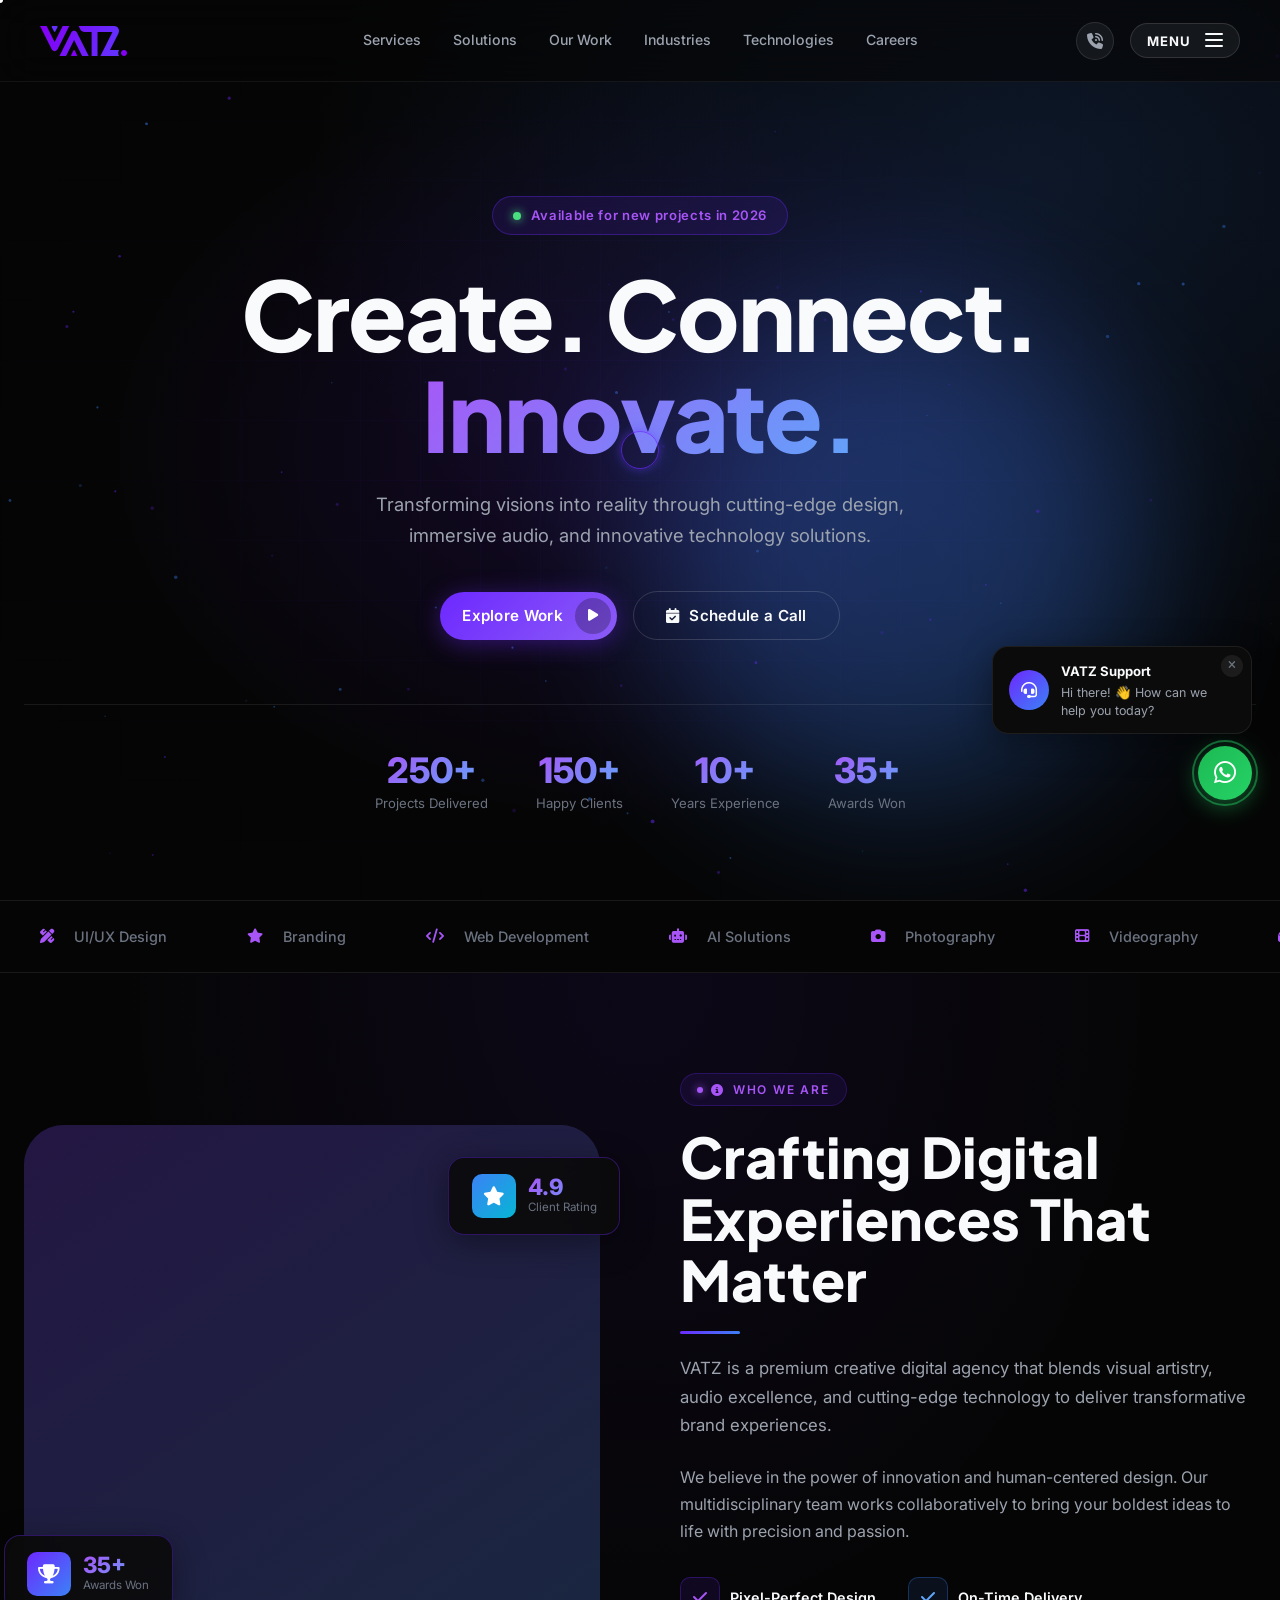
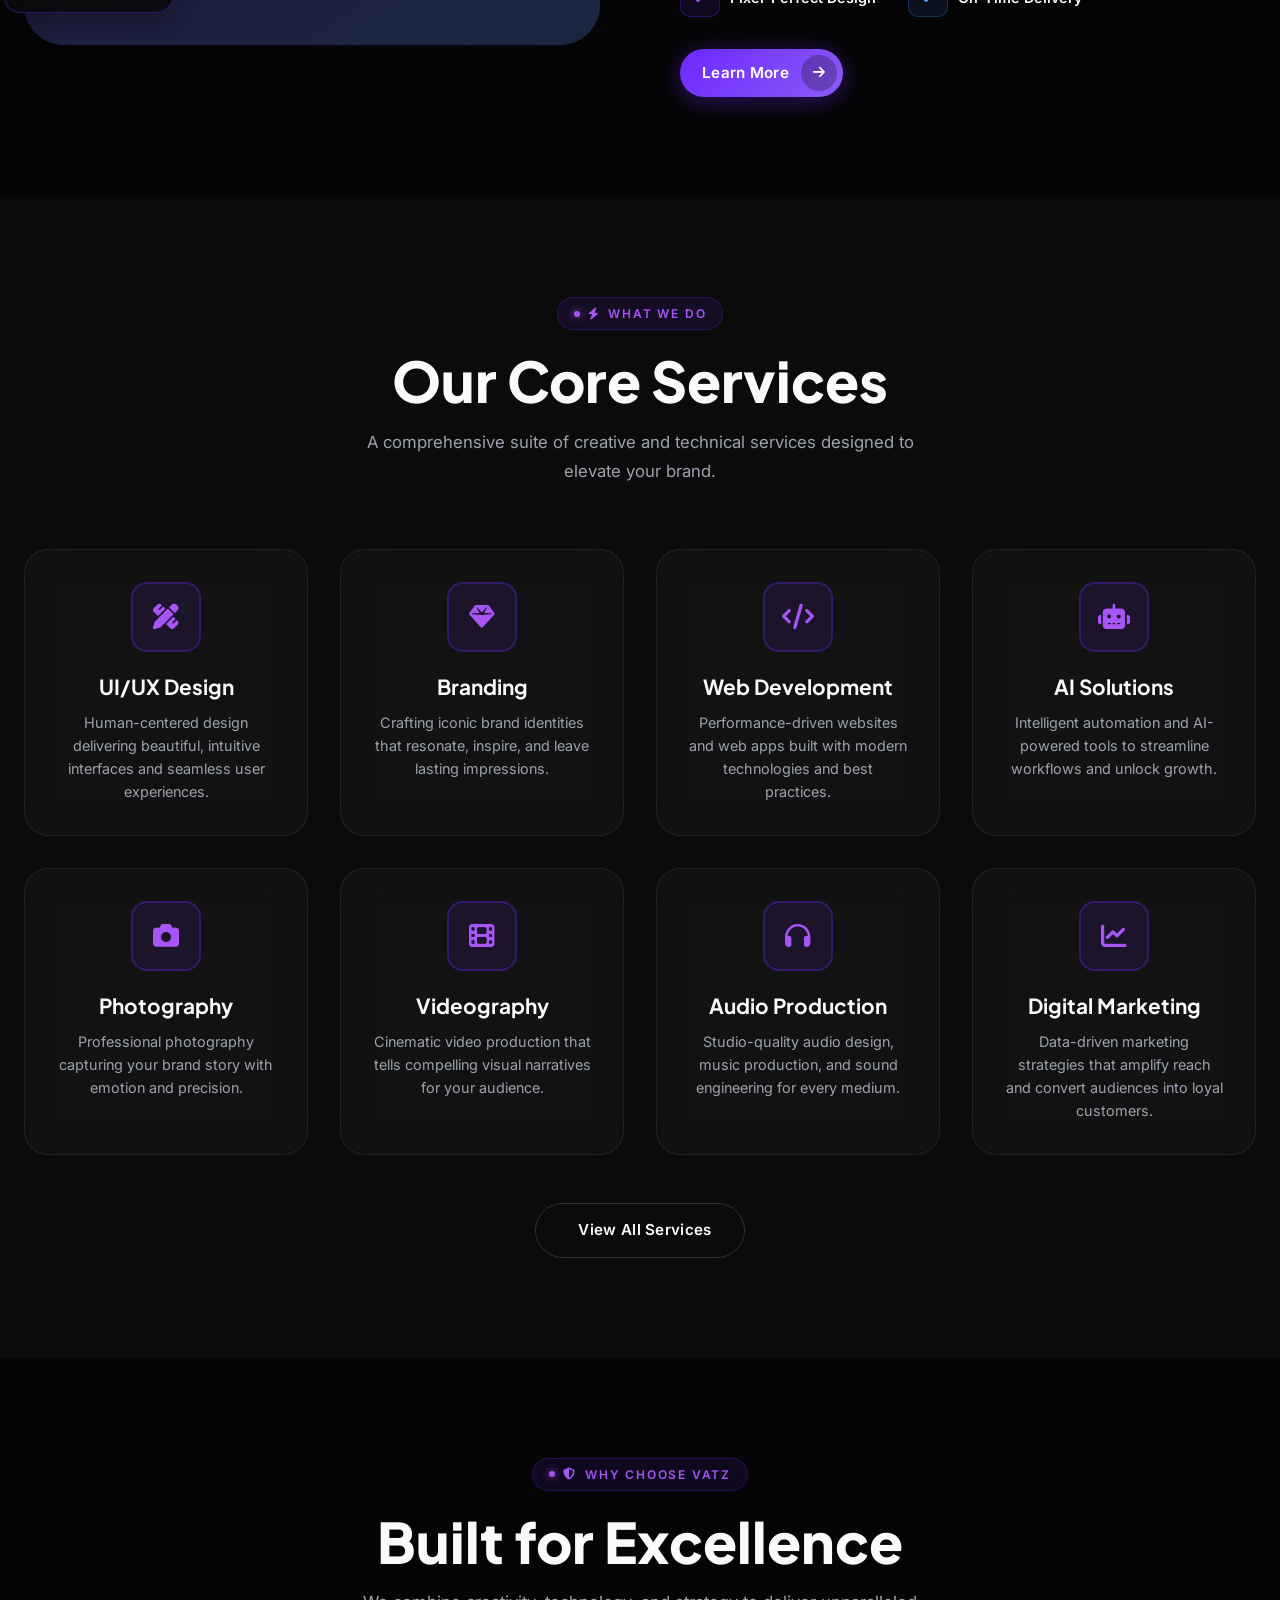
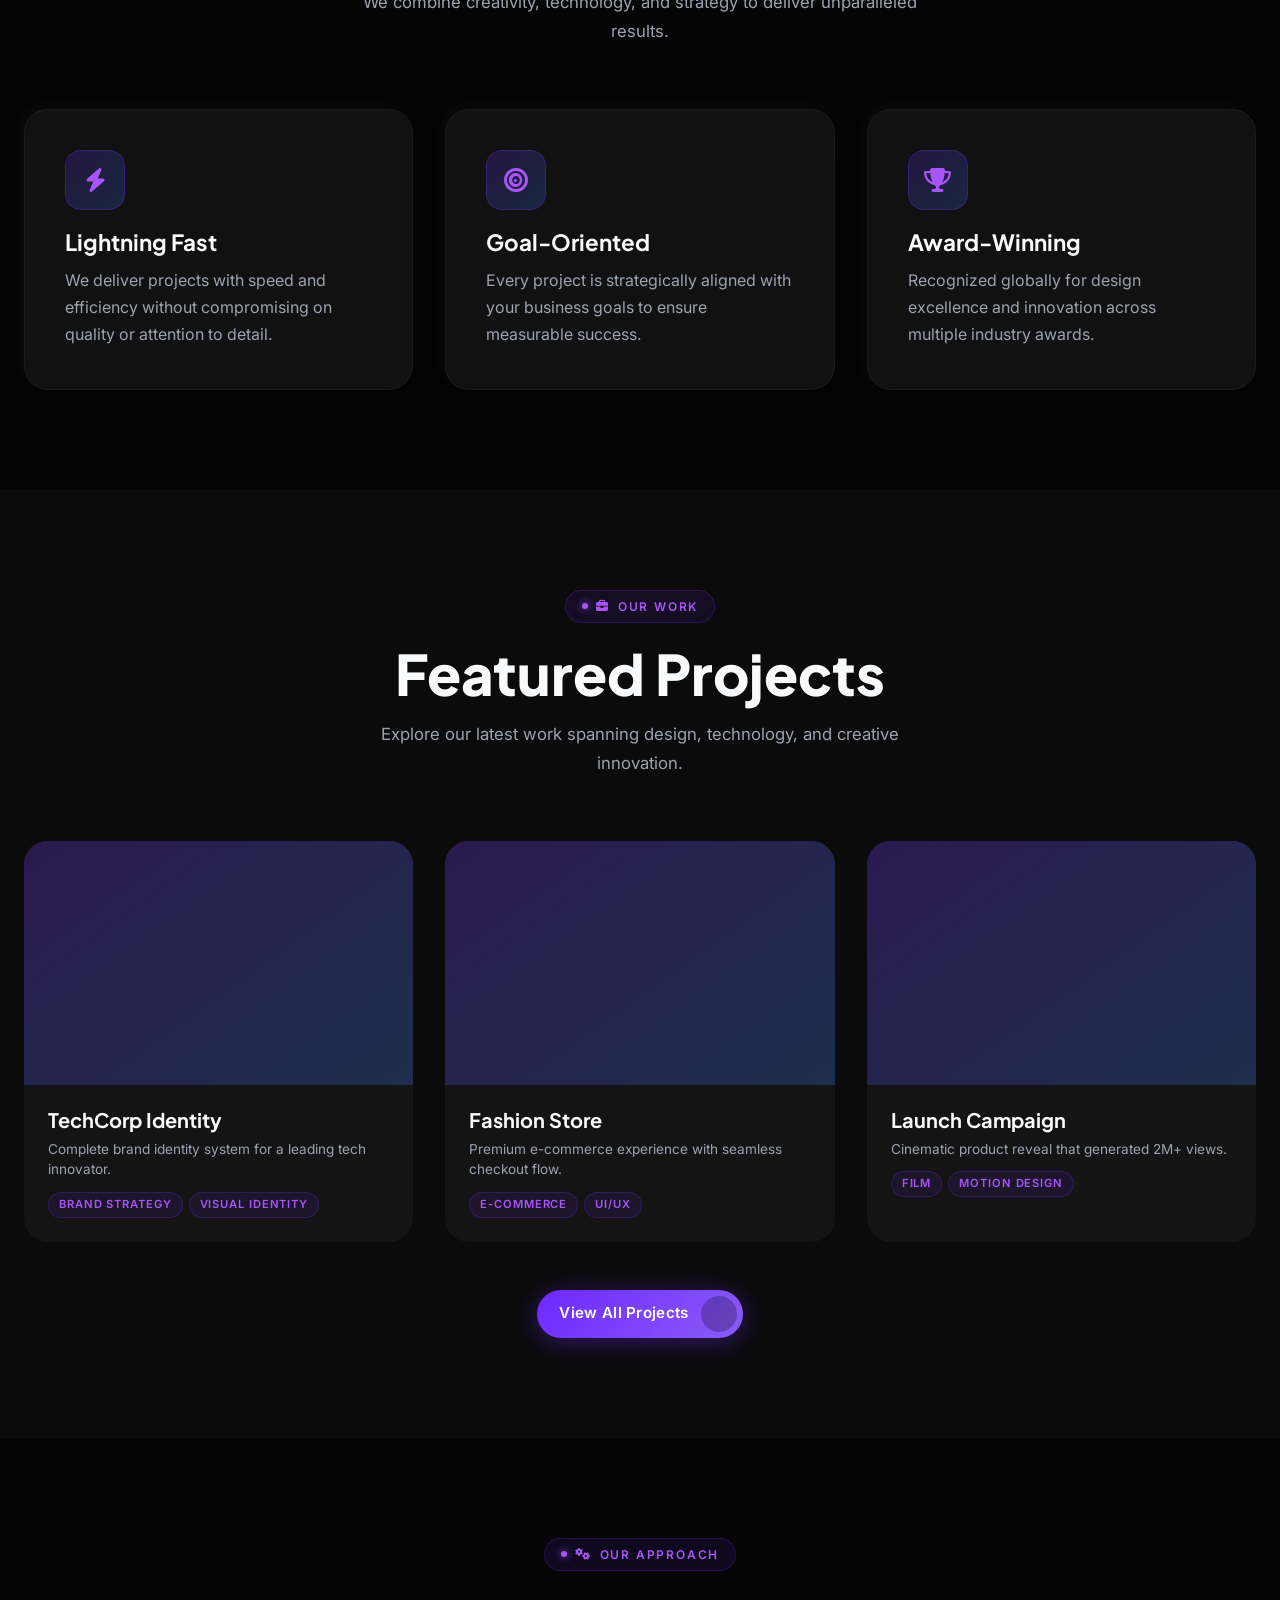
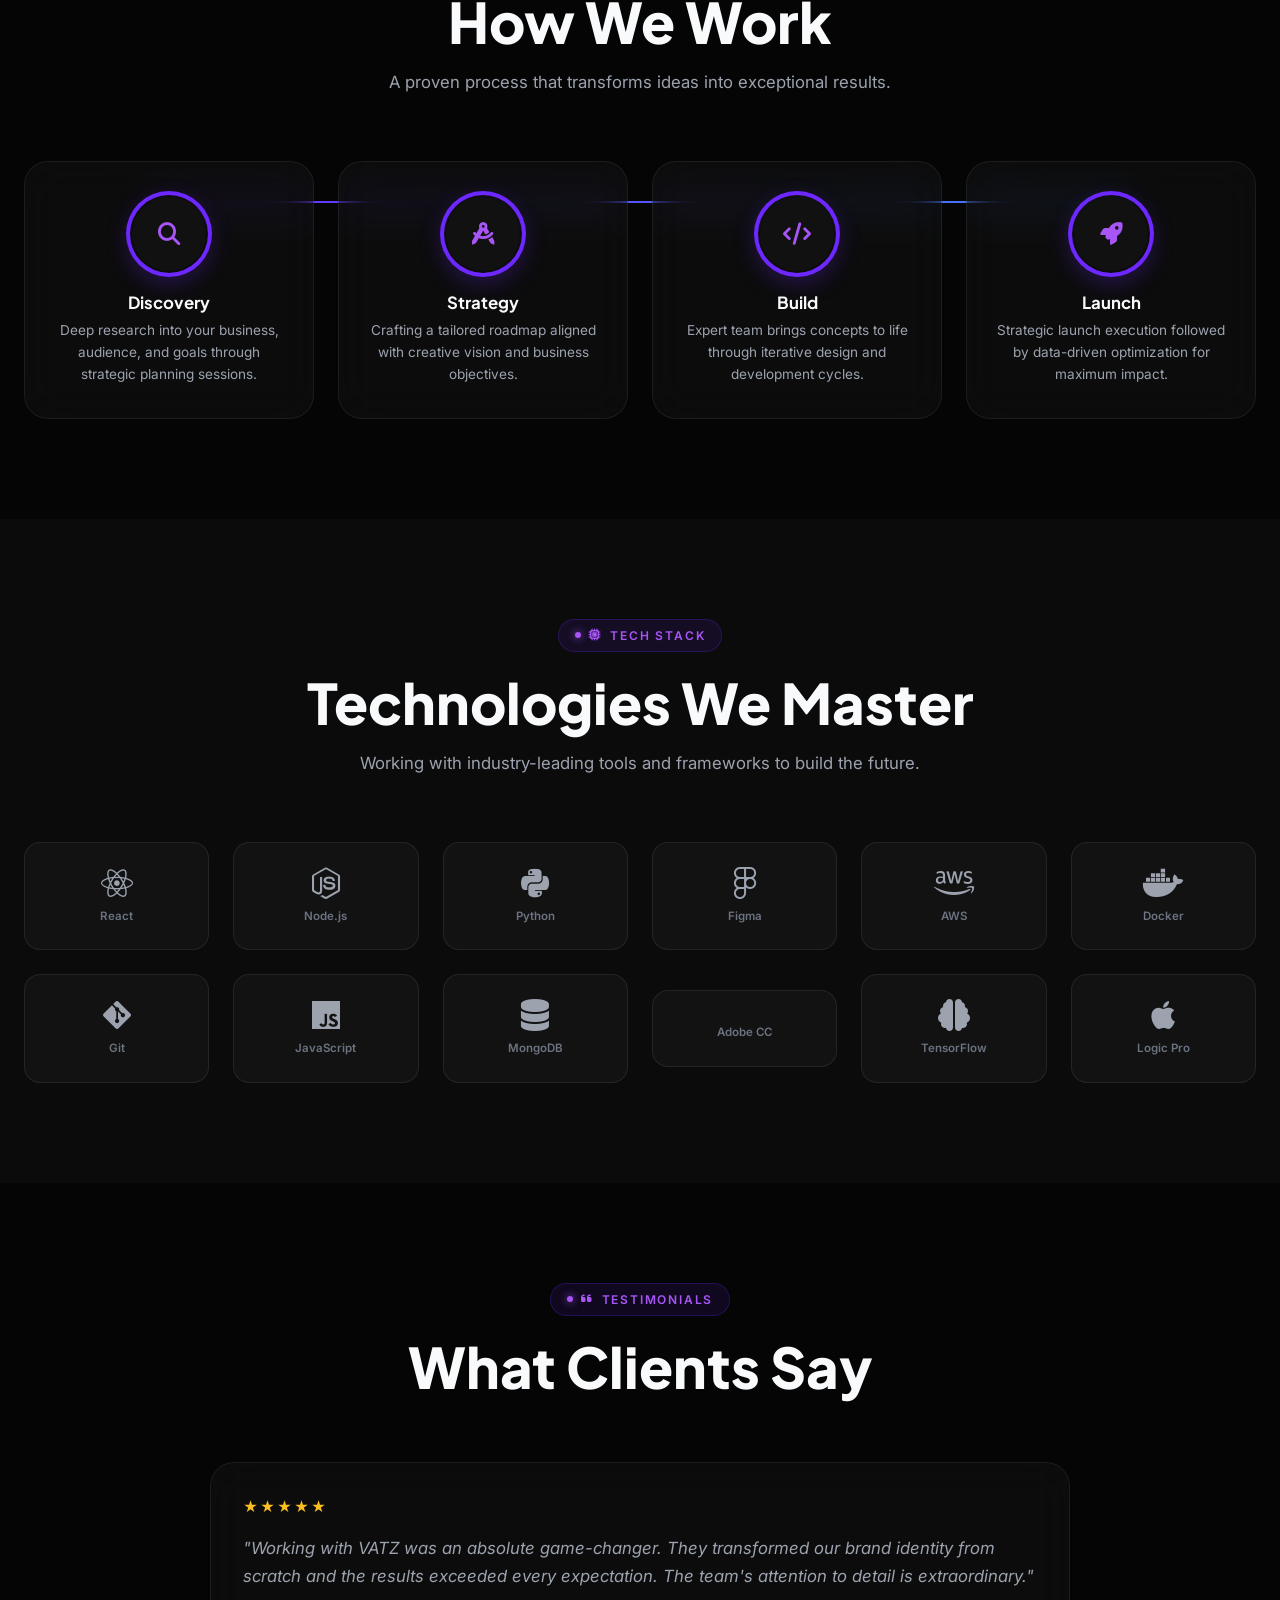
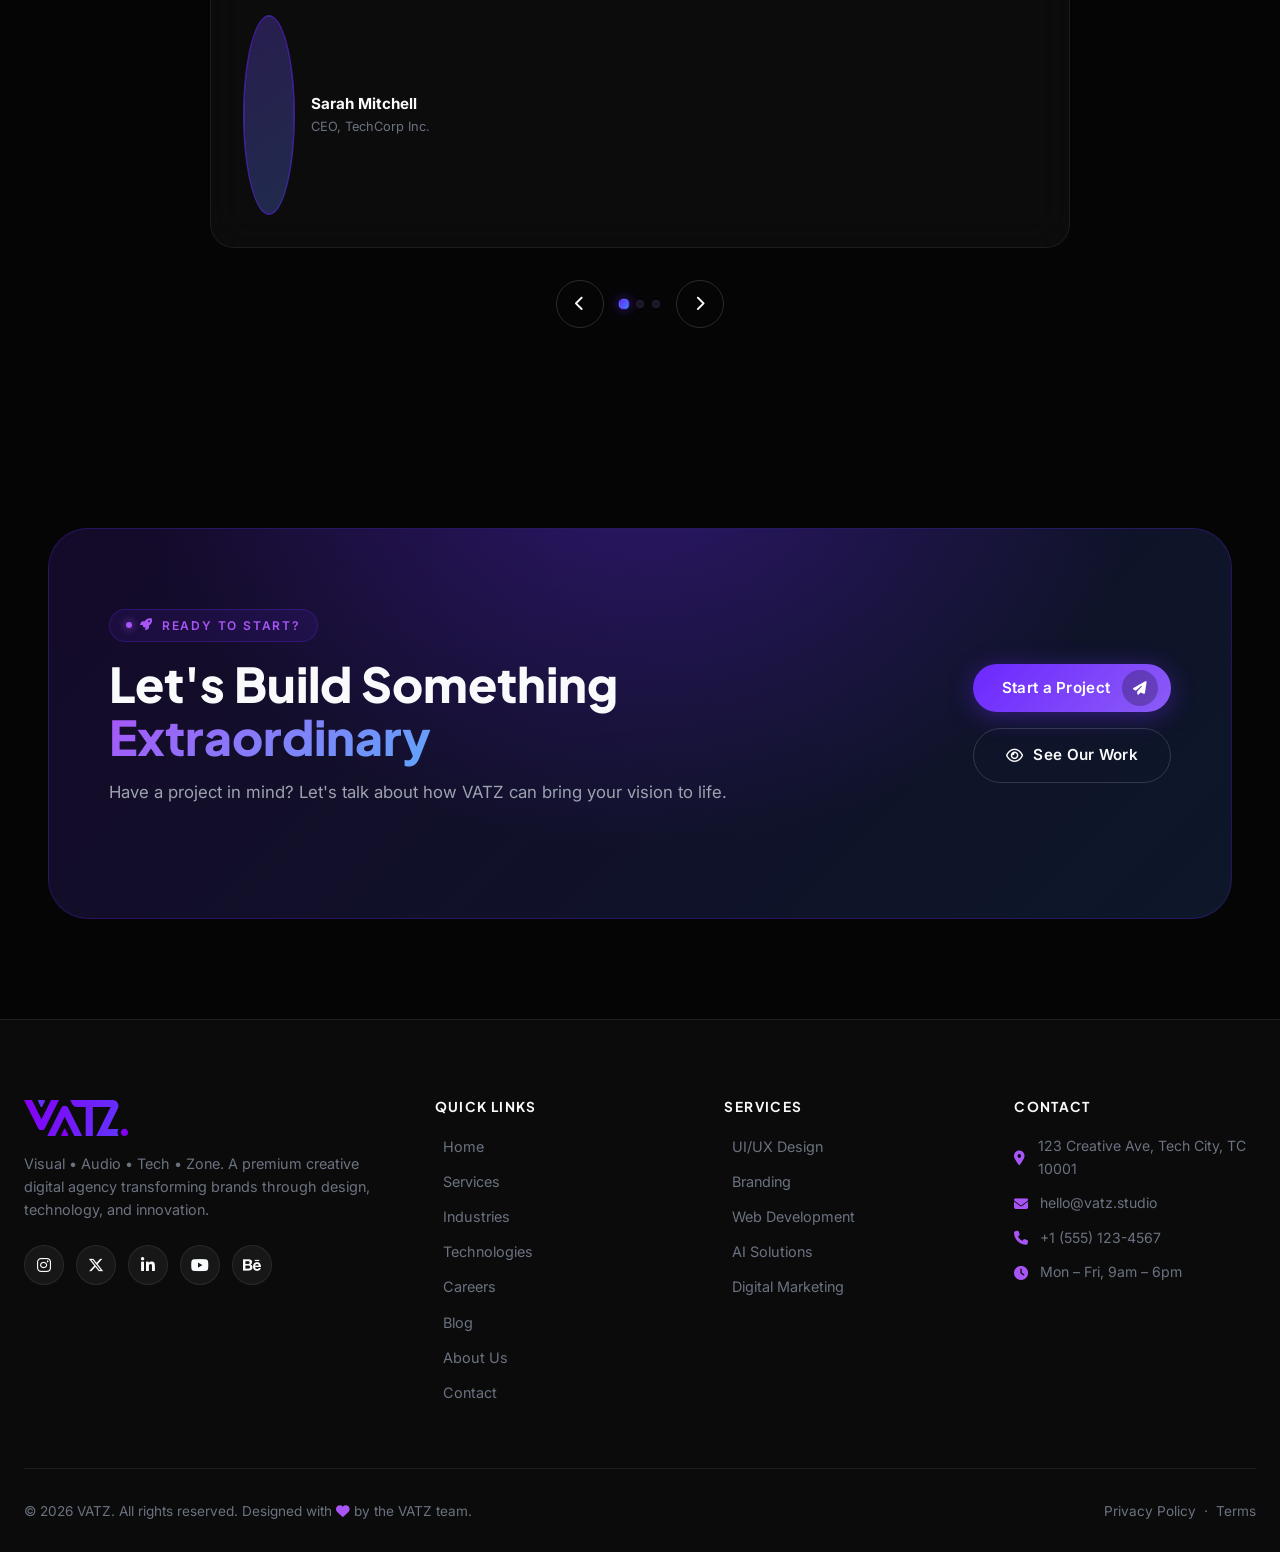
==== index.html @ 9a5ae105 "Initial commit: VATZ Global website" ====
<!DOCTYPE html>
<html lang="en">
<head>
  <meta charset="UTF-8">
  <meta name="viewport" content="width=device-width, initial-scale=1.0">
  <meta name="description" content="VATZ is a premium creative digital agency delivering UI/UX design, branding, web development, and AI solutions. Create. Connect. Innovate.">
  <meta name="robots" content="index, follow">
  <title>VATZ — Visual • Audio • Tech • Zone | Creative Digital Agency</title>
  <link rel="canonical" href="https://vatz.studio/index.html">
  <link rel="icon" type="image/svg+xml" href="data:image/svg+xml,<svg xmlns='http://www.w3.org/2000/svg' viewBox='0 0 100 100'><text y='75' font-size='80' fill='%236D28FF'>V</text></svg>">

  <!-- Open Graph -->
  <meta property="og:type" content="website">
  <meta property="og:site_name" content="VATZ">
  <meta property="og:title" content="VATZ — Visual • Audio • Tech • Zone | Creative Digital Agency">
  <meta property="og:description" content="Premium creative digital agency delivering UI/UX design, branding, web development, and AI solutions. Create. Connect. Innovate.">
  <meta property="og:url" content="https://vatz.studio/index.html">
  <meta property="og:image" content="https://vatz.studio/assets/images/og-cover.jpg">
  <meta property="og:locale" content="en_US">

  <!-- Twitter Card -->
  <meta name="twitter:card" content="summary_large_image">
  <meta name="twitter:title" content="VATZ — Creative Digital Agency">
  <meta name="twitter:description" content="Premium creative digital agency delivering UI/UX design, branding, web development, and AI solutions.">
  <meta name="twitter:image" content="https://vatz.studio/assets/images/og-cover.jpg">

  <!-- Structured Data -->
  <script type="application/ld+json">
  {
    "@context": "https://schema.org",
    "@type": "ProfessionalService",
    "name": "VATZ",
    "alternateName": "Visual • Audio • Tech • Zone",
    "description": "Premium creative digital agency delivering UI/UX design, branding, web development, and AI solutions.",
    "url": "https://vatz.studio/index.html",
    "email": "hello@vatz.studio",
    "telephone": "+1-555-123-4567",
    "address": {
      "@type": "PostalAddress",
      "streetAddress": "123 Creative Ave",
      "addressLocality": "Tech City",
      "postalCode": "10001",
      "addressCountry": "US"
    },
    "sameAs": [
      "https://instagram.com/vatzstudio",
      "https://x.com/vatzstudio",
      "https://linkedin.com/company/vatzstudio",
      "https://youtube.com/@vatzstudio",
      "https://behance.net/vatzstudio"
    ],
    "aggregateRating": {
      "@type": "AggregateRating",
      "ratingValue": "4.9",
      "reviewCount": "150"
    }
  }
  </script>

  <!-- Font Awesome -->
  <link rel="stylesheet" href="https://cdnjs.cloudflare.com/ajax/libs/font-awesome/6.5.1/css/all.min.css">
  <!-- Custom CSS -->
  <link rel="stylesheet" href="css/main.css">
</head>
<body>
<a href="#main-content" class="skip-link">Skip to main content</a>

<!-- ══════════════ SITE HEADER ══════════════ -->
<header id="site-header" role="banner">

  <!-- Logo -->
  <a href="index.html" class="header-logo" aria-label="VATZ — Home">
    <img src="assets/images/logo/VATZ_Logo.svg" alt="VATZ" class="header-logo-img">
  </a>

  <nav class="header-nav" aria-label="Primary navigation">
    <a href="services.html"     class="header-nav-link" data-page="services.html">Services</a>
    <a href="solutions.html"    class="header-nav-link" data-page="solutions.html">Solutions</a>
    <a href="portfolio.html"    class="header-nav-link" data-page="portfolio.html">Our Work</a>
    <a href="industries.html"   class="header-nav-link" data-page="industries.html">Industries</a>
    <a href="technologies.html" class="header-nav-link" data-page="technologies.html">Technologies</a>
    <a href="careers.html"      class="header-nav-link" data-page="careers.html">Careers</a>
  </nav>

  <!-- Right controls -->
  <div class="header-right">
    <a href="tel:+15551234567" class="header-phone-btn" aria-label="Call us">
      <i class="fa-solid fa-phone-volume"></i>
    </a>

    <!-- MENU / CLOSE toggle -->
    <button
      class="mega-menu-trigger"
      aria-controls="mega-menu-overlay"
      aria-expanded="false"
      aria-label="Toggle navigation menu"
    >
      <div class="mega-trigger-label-wrap">
        <span class="mega-trigger-label-menu">MENU</span>
        <span class="mega-trigger-label-close" aria-hidden="true">CLOSE</span>
      </div>
      <div class="mega-trigger-lines" aria-hidden="true">
        <span></span><span></span><span></span>
      </div>
    </button>
  </div>
</header>

<!-- ══════════════ MEGA MENU OVERLAY ══════════════ -->
<div
  id="mega-menu-overlay"
  class="mega-menu-overlay"
  role="dialog"
  aria-modal="true"
  aria-label="Site navigation"
>
  <!-- Two-column body -->
  <div class="mm-body">

    <!-- LEFT: Nav links -->
    <ul class="mm-main" aria-label="Menu links">

      <li class="mm-item">
        <a href="about.html" class="mm-link" data-page="about.html">
          <span class="mm-link-num">01</span>
          About Us
          <span class="mm-link-arrow" aria-hidden="true"><i class="fa-solid fa-arrow-right"></i></span>
        </a>
      </li>
      <li class="mm-item-divider" role="separator"></li>

      <li class="mm-item">
        <a href="blog.html" class="mm-link" data-page="blog.html">
          <span class="mm-link-num">02</span>
          Blog
          <span class="mm-link-arrow" aria-hidden="true"><i class="fa-solid fa-arrow-right"></i></span>
        </a>
      </li>
      <li class="mm-item-divider" role="separator"></li>

      <li class="mm-item">
        <a href="industries.html" class="mm-link" data-page="industries.html">
          <span class="mm-link-num">03</span>
          Industries
          <span class="mm-link-arrow" aria-hidden="true"><i class="fa-solid fa-arrow-right"></i></span>
        </a>
      </li>
      <li class="mm-item-divider" role="separator"></li>

      <li class="mm-item">
        <a href="contact.html" class="mm-link" data-page="contact.html">
          <span class="mm-link-num">04</span>
          Contact Us
          <span class="mm-link-arrow" aria-hidden="true"><i class="fa-solid fa-arrow-right"></i></span>
        </a>
      </li>

    </ul>

    <!-- Responsive-only extra links (hidden on desktop ≥1101px) -->
    <div class="mm-extra-links" aria-label="More page links">
      <div class="mm-extra-divider"></div>
      <li class="mm-item" style="list-style:none;">
        <a href="index.html" class="mm-link" data-page="index.html">
          <span class="mm-link-num">05</span>
          Home
          <span class="mm-link-arrow" aria-hidden="true"><i class="fa-solid fa-arrow-right"></i></span>
        </a>
      </li>
      <div class="mm-extra-divider"></div>
      <li class="mm-item" style="list-style:none;">
        <a href="services.html" class="mm-link" data-page="services.html">
          <span class="mm-link-num">06</span>
          Services
          <span class="mm-link-arrow" aria-hidden="true"><i class="fa-solid fa-arrow-right"></i></span>
        </a>
      </li>
      <div class="mm-extra-divider"></div>
      <li class="mm-item" style="list-style:none;">
        <a href="solutions.html" class="mm-link" data-page="solutions.html">
          <span class="mm-link-num">07</span>
          Solutions
          <span class="mm-link-arrow" aria-hidden="true"><i class="fa-solid fa-arrow-right"></i></span>
        </a>
      </li>
      <div class="mm-extra-divider"></div>
      <li class="mm-item" style="list-style:none;">
        <a href="portfolio.html" class="mm-link" data-page="portfolio.html">
          <span class="mm-link-num">08</span>
          Our Work
          <span class="mm-link-arrow" aria-hidden="true"><i class="fa-solid fa-arrow-right"></i></span>
        </a>
      </li>
      <div class="mm-extra-divider"></div>
      <li class="mm-item" style="list-style:none;">
        <a href="technologies.html" class="mm-link" data-page="technologies.html">
          <span class="mm-link-num">09</span>
          Technologies
          <span class="mm-link-arrow" aria-hidden="true"><i class="fa-solid fa-arrow-right"></i></span>
        </a>
      </li>
      <div class="mm-extra-divider"></div>
      <li class="mm-item" style="list-style:none;">
        <a href="careers.html" class="mm-link" data-page="careers.html">
          <span class="mm-link-num">10</span>
          Careers
          <span class="mm-link-arrow" aria-hidden="true"><i class="fa-solid fa-arrow-right"></i></span>
        </a>
      </li>
    </div>

    <!-- RIGHT: Company info panel -->
    <div class="mm-info-panel" aria-hidden="true">
      <div>
        <h2 class="mm-info-heading">About VATZ</h2>
        <p class="mm-info-desc">VATZ is a premium creative digital agency blending visual artistry, audio excellence, and cutting-edge technology to deliver transformative brand experiences for clients worldwide.</p>
      </div>
      <div class="mm-stats">
        <div class="mm-stat-item">
          <div class="mm-stat-num">10<span class="mm-stat-plus">+</span></div>
          <div class="mm-stat-label">Years of Expertise</div>
        </div>
        <div class="mm-stat-item">
          <div class="mm-stat-num">150<span class="mm-stat-plus">+</span></div>
          <div class="mm-stat-label">Clients Globally</div>
        </div>
        <div class="mm-stat-item">
          <div class="mm-stat-num">250<span class="mm-stat-plus">+</span></div>
          <div class="mm-stat-label">Completed Projects</div>
        </div>
        <div class="mm-stat-item">
          <div class="mm-stat-num">40<span class="mm-stat-plus">+</span></div>
          <div class="mm-stat-label">Dedicated Creators</div>
        </div>
      </div>
      <a href="about.html" class="mm-info-cta">More about Us <i class="fa-solid fa-arrow-right"></i></a>
    </div>

  </div><!-- /.mm-body -->

  <!-- Bottom footer row -->
  <div class="mm-footer">
    <div class="mm-footer-links">
      <a href="index.html"        class="mm-footer-link"><i class="fa-solid fa-house"></i> Home</a>
      <a href="services.html"     class="mm-footer-link"><i class="fa-solid fa-gears"></i> Services</a>
      <a href="technologies.html" class="mm-footer-link"><i class="fa-solid fa-microchip"></i> Technologies</a>
    </div>
    <a href="contact.html" class="mm-cta-btn">
      Start a Project <i class="fa-solid fa-paper-plane"></i>
    </a>
  </div>
</div>

<!-- ══════════════ HERO ══════════════ -->
<section class="hero" id="main-content">
  <div class="hero-grid-bg"></div>
  <div class="hero-bg-orb"></div>
  <div class="hero-bg-orb"></div>
  <canvas id="particles-canvas" style="position:absolute;inset:0;pointer-events:none;z-index:0;"></canvas>
  <div class="container hero-content">
    <!-- Live badge -->
    <div class="reveal delay-1" style="display:flex;justify-content:center;margin-bottom:0;">
      <div class="hero-badge">
        <div class="hero-badge-dot"></div>
        <span>Available for new projects in 2026</span>
      </div>
    </div>
    <h1 class="hero-title reveal delay-2">
      Create. Connect.<br>
      <span class="gradient-text">Innovate.</span>
    </h1>
    <p class="hero-description reveal delay-3">
      Transforming visions into reality through cutting-edge design, immersive audio, and innovative technology solutions.
    </p>
    <div class="hero-buttons reveal delay-4">
      <a href="portfolio.html" class="btn btn-primary">
        Explore Work <i class="fa-solid fa-play"></i>
      </a>
      <button class="btn btn-outline" onclick="openScheduleModal()">
        <i class="fa-solid fa-calendar-check"></i> Schedule a Call
      </button>
    </div>
    <!-- Stats -->
    <div class="hero-stats reveal delay-5">
      <div>
        <div class="hero-stat-num" data-counter data-target="250" data-suffix="+">0+</div>
        <p class="hero-stat-label">Projects Delivered</p>
      </div>
      <div>
        <div class="hero-stat-num" data-counter data-target="150" data-suffix="+">0+</div>
        <p class="hero-stat-label">Happy Clients</p>
      </div>
      <div>
        <div class="hero-stat-num" data-counter data-target="10" data-suffix="+">0+</div>
        <p class="hero-stat-label">Years Experience</p>
      </div>
      <div>
        <div class="hero-stat-num" data-counter data-target="35" data-suffix="+">0+</div>
        <p class="hero-stat-label">Awards Won</p>
      </div>
    </div>
  </div>
</section>

<!-- ══════════════ MARQUEE ══════════════ -->
<section class="marquee-section">
  <div class="marquee-track">
    <div class="marquee-item"><i class="fa-solid fa-pen-ruler" style="color:var(--purple-400);"></i>&nbsp; UI/UX Design</div>
    <div class="marquee-item"><i class="fa-solid fa-star" style="color:var(--purple-400);"></i>&nbsp; Branding</div>
    <div class="marquee-item"><i class="fa-solid fa-code" style="color:var(--purple-400);"></i>&nbsp; Web Development</div>
    <div class="marquee-item"><i class="fa-solid fa-robot" style="color:var(--purple-400);"></i>&nbsp; AI Solutions</div>
    <div class="marquee-item"><i class="fa-solid fa-camera" style="color:var(--purple-400);"></i>&nbsp; Photography</div>
    <div class="marquee-item"><i class="fa-solid fa-film" style="color:var(--purple-400);"></i>&nbsp; Videography</div>
    <div class="marquee-item"><i class="fa-solid fa-headphones" style="color:var(--purple-400);"></i>&nbsp; Audio Production</div>
    <div class="marquee-item"><i class="fa-solid fa-chart-line" style="color:var(--purple-400);"></i>&nbsp; Digital Marketing</div>
  </div>
</section>

<!-- ══════════════ ABOUT ══════════════ -->
<section class="section" style="background:radial-gradient(ellipse at 50% 0%,rgba(109,40,255,0.08),transparent 60%);">
  <div class="container">
    <div class="grid-2" style="align-items:center;gap:5rem;">

      <!-- Visual -->
      <div class="about-visual reveal-left">
        <img src="https://images.unsplash.com/photo-1522071820081-009f0129c71c?w=700&q=80"
             alt="VATZ Creative Team" class="about-visual-img" loading="lazy" decoding="async">
        <!-- Float badge 1 -->
        <div class="about-float-badge" style="bottom:32px;left:-20px;">
          <div class="about-float-badge-icon"><i class="fa-solid fa-trophy"></i></div>
          <div>
            <div class="about-float-badge-num gradient-text">35+</div>
            <div class="about-float-badge-label">Awards Won</div>
          </div>
        </div>
        <!-- Float badge 2 -->
        <div class="about-float-badge" style="top:32px;right:-20px;">
          <div class="about-float-badge-icon" style="background:linear-gradient(135deg,#3B82F6,#06B6D4);"><i class="fa-solid fa-star"></i></div>
          <div>
            <div class="about-float-badge-num gradient-text">4.9</div>
            <div class="about-float-badge-label">Client Rating</div>
          </div>
        </div>
      </div>

      <!-- Text -->
      <div class="reveal-right">
        <span class="section-label"><i class="fa-solid fa-circle-info"></i> Who We Are</span>
        <h2 class="section-title">Crafting Digital Experiences That Matter</h2>
        <div class="divider"></div>
        <p class="section-subtitle" style="max-width:100%;margin-bottom:1.5rem;">
          VATZ is a premium creative digital agency that blends visual artistry, audio excellence, and cutting-edge technology to deliver transformative brand experiences.
        </p>
        <p style="color:var(--text-secondary);line-height:1.7;margin-bottom:2rem;">
          We believe in the power of innovation and human-centered design. Our multidisciplinary team works collaboratively to bring your boldest ideas to life with precision and passion.
        </p>
        <div style="display:flex;gap:2rem;margin-bottom:2rem;flex-wrap:wrap;">
          <div style="display:flex;align-items:center;gap:10px;">
            <div style="width:40px;height:40px;background:rgba(109,40,255,0.1);border:1px solid rgba(109,40,255,0.3);border-radius:10px;display:flex;align-items:center;justify-content:center;color:var(--purple-400);">
              <i class="fa-solid fa-check"></i>
            </div>
            <span style="font-size:0.9rem;font-weight:600;">Pixel-Perfect Design</span>
          </div>
          <div style="display:flex;align-items:center;gap:10px;">
            <div style="width:40px;height:40px;background:rgba(59,130,246,0.1);border:1px solid rgba(59,130,246,0.3);border-radius:10px;display:flex;align-items:center;justify-content:center;color:var(--blue-400);">
              <i class="fa-solid fa-check"></i>
            </div>
            <span style="font-size:0.9rem;font-weight:600;">On-Time Delivery</span>
          </div>
        </div>
        <a href="about.html" class="btn btn-primary">Learn More <i class="fa-solid fa-arrow-right"></i></a>
      </div>
    </div>
  </div>
</section>

<!-- ══════════════ SERVICES ══════════════ -->
<section class="section" style="background:var(--bg-secondary);">
  <div class="container">
    <div style="text-align:center;margin-bottom:4rem;">
      <span class="section-label reveal"><i class="fa-solid fa-bolt"></i> What We Do</span>
      <h2 class="section-title reveal delay-1">Our Core Services</h2>
      <p class="section-subtitle reveal delay-2" style="margin:0 auto;">
        A comprehensive suite of creative and technical services designed to elevate your brand.
      </p>
    </div>
    <div class="grid-4">
      <div class="glass-card service-card reveal delay-1">
        <div class="service-icon fa-icon-box"><i class="fa-solid fa-pen-ruler"></i></div>
        <h3 class="service-title">UI/UX Design</h3>
        <p class="service-desc">Human-centered design delivering beautiful, intuitive interfaces and seamless user experiences.</p>
      </div>
      <div class="glass-card service-card reveal delay-2">
        <div class="service-icon fa-icon-box"><i class="fa-solid fa-gem"></i></div>
        <h3 class="service-title">Branding</h3>
        <p class="service-desc">Crafting iconic brand identities that resonate, inspire, and leave lasting impressions.</p>
      </div>
      <div class="glass-card service-card reveal delay-3">
        <div class="service-icon fa-icon-box"><i class="fa-solid fa-code"></i></div>
        <h3 class="service-title">Web Development</h3>
        <p class="service-desc">Performance-driven websites and web apps built with modern technologies and best practices.</p>
      </div>
      <div class="glass-card service-card reveal delay-4">
        <div class="service-icon fa-icon-box"><i class="fa-solid fa-robot"></i></div>
        <h3 class="service-title">AI Solutions</h3>
        <p class="service-desc">Intelligent automation and AI-powered tools to streamline workflows and unlock growth.</p>
      </div>
      <div class="glass-card service-card reveal delay-1">
        <div class="service-icon fa-icon-box"><i class="fa-solid fa-camera"></i></div>
        <h3 class="service-title">Photography</h3>
        <p class="service-desc">Professional photography capturing your brand story with emotion and precision.</p>
      </div>
      <div class="glass-card service-card reveal delay-2">
        <div class="service-icon fa-icon-box"><i class="fa-solid fa-film"></i></div>
        <h3 class="service-title">Videography</h3>
        <p class="service-desc">Cinematic video production that tells compelling visual narratives for your audience.</p>
      </div>
      <div class="glass-card service-card reveal delay-3">
        <div class="service-icon fa-icon-box"><i class="fa-solid fa-headphones"></i></div>
        <h3 class="service-title">Audio Production</h3>
        <p class="service-desc">Studio-quality audio design, music production, and sound engineering for every medium.</p>
      </div>
      <div class="glass-card service-card reveal delay-4">
        <div class="service-icon fa-icon-box"><i class="fa-solid fa-chart-line"></i></div>
        <h3 class="service-title">Digital Marketing</h3>
        <p class="service-desc">Data-driven marketing strategies that amplify reach and convert audiences into loyal customers.</p>
      </div>
    </div>
    <div style="text-align:center;margin-top:3rem;" class="reveal">
      <a href="services.html" class="btn btn-outline"><i class="fa-solid fa-grid-2"></i> View All Services</a>
    </div>
  </div>
</section>

<!-- ══════════════ WHY VATZ ══════════════ -->
<section class="section">
  <div class="container">
    <div style="text-align:center;margin-bottom:4rem;">
      <span class="section-label reveal"><i class="fa-solid fa-shield-halved"></i> Why Choose VATZ</span>
      <h2 class="section-title reveal delay-1">Built for Excellence</h2>
      <p class="section-subtitle reveal delay-2" style="margin:0 auto;">We combine creativity, technology, and strategy to deliver unparalleled results.</p>
    </div>
    <div class="grid-3">
      <div class="neo-card reveal delay-1" style="padding:2.5rem;">
        <div style="width:60px;height:60px;background:linear-gradient(135deg,rgba(109,40,255,0.2),rgba(59,130,246,0.2));border:1px solid rgba(109,40,255,0.3);border-radius:16px;display:flex;align-items:center;justify-content:center;margin-bottom:1.25rem;">
          <i class="fa-solid fa-bolt" style="font-size:1.5rem;color:var(--purple-400);"></i>
        </div>
        <h3 style="font-size:1.4rem;font-weight:700;margin-bottom:0.75rem;">Lightning Fast</h3>
        <p style="color:var(--text-secondary);line-height:1.7;">We deliver projects with speed and efficiency without compromising on quality or attention to detail.</p>
      </div>
      <div class="neo-card reveal delay-2" style="padding:2.5rem;">
        <div style="width:60px;height:60px;background:linear-gradient(135deg,rgba(109,40,255,0.2),rgba(59,130,246,0.2));border:1px solid rgba(109,40,255,0.3);border-radius:16px;display:flex;align-items:center;justify-content:center;margin-bottom:1.25rem;">
          <i class="fa-solid fa-bullseye" style="font-size:1.5rem;color:var(--purple-400);"></i>
        </div>
        <h3 style="font-size:1.4rem;font-weight:700;margin-bottom:0.75rem;">Goal-Oriented</h3>
        <p style="color:var(--text-secondary);line-height:1.7;">Every project is strategically aligned with your business goals to ensure measurable success.</p>
      </div>
      <div class="neo-card reveal delay-3" style="padding:2.5rem;">
        <div style="width:60px;height:60px;background:linear-gradient(135deg,rgba(109,40,255,0.2),rgba(59,130,246,0.2));border:1px solid rgba(109,40,255,0.3);border-radius:16px;display:flex;align-items:center;justify-content:center;margin-bottom:1.25rem;">
          <i class="fa-solid fa-trophy" style="font-size:1.5rem;color:var(--purple-400);"></i>
        </div>
        <h3 style="font-size:1.4rem;font-weight:700;margin-bottom:0.75rem;">Award-Winning</h3>
        <p style="color:var(--text-secondary);line-height:1.7;">Recognized globally for design excellence and innovation across multiple industry awards.</p>
      </div>
    </div>
  </div>
</section>

<!-- ══════════════ PORTFOLIO PREVIEW ══════════════ -->
<section class="section" style="background:var(--bg-secondary);">
  <div class="container">
    <div style="text-align:center;margin-bottom:4rem;">
      <span class="section-label reveal"><i class="fa-solid fa-briefcase"></i> Our Work</span>
      <h2 class="section-title reveal delay-1">Featured Projects</h2>
      <p class="section-subtitle reveal delay-2" style="margin:0 auto;">Explore our latest work spanning design, technology, and creative innovation.</p>
    </div>
    <div class="grid-3">
      <!-- Card 1 -->
      <div class="project-card reveal delay-1">
        <div class="project-image-wrapper">
          <img class="project-image img-cover"
               src="https://images.unsplash.com/photo-1561070791-2526d30994b5?w=800&q=80"
               alt="TechCorp Brand Identity" loading="lazy" decoding="async">
          <div class="project-overlay">
            <span class="project-category"><i class="fa-solid fa-gem"></i> Branding</span>
            <h3 style="font-size:1.4rem;font-weight:700;color:#fff;">TechCorp Identity System</h3>
          </div>
        </div>
        <div class="project-info">
          <h3 class="project-title">TechCorp Identity</h3>
          <p class="project-desc">Complete brand identity system for a leading tech innovator.</p>
          <div class="portfolio-tags">
            <span class="portfolio-tag">Brand Strategy</span>
            <span class="portfolio-tag">Visual Identity</span>
          </div>
        </div>
      </div>
      <!-- Card 2 -->
      <div class="project-card reveal delay-2">
        <div class="project-image-wrapper">
          <img class="project-image img-cover"
               src="https://images.unsplash.com/photo-1460925895917-afdab827c52f?w=800&q=80"
               alt="Fashion E-Commerce" loading="lazy" decoding="async">
          <div class="project-overlay">
            <span class="project-category"><i class="fa-solid fa-code"></i> Web Dev</span>
            <h3 style="font-size:1.4rem;font-weight:700;color:#fff;">Fashion E-Commerce</h3>
          </div>
        </div>
        <div class="project-info">
          <h3 class="project-title">Fashion Store</h3>
          <p class="project-desc">Premium e-commerce experience with seamless checkout flow.</p>
          <div class="portfolio-tags">
            <span class="portfolio-tag">E-Commerce</span>
            <span class="portfolio-tag">UI/UX</span>
          </div>
        </div>
      </div>
      <!-- Card 3 -->
      <div class="project-card reveal delay-3">
        <div class="project-image-wrapper">
          <img class="project-image img-cover"
               src="https://images.unsplash.com/photo-1576633587382-13ddf37b1fc1?w=800&q=80"
               alt="Product Launch Film" loading="lazy" decoding="async">
          <div class="project-overlay">
            <span class="project-category"><i class="fa-solid fa-film"></i> Video</span>
            <h3 style="font-size:1.4rem;font-weight:700;color:#fff;">Product Launch Film</h3>
          </div>
        </div>
        <div class="project-info">
          <h3 class="project-title">Launch Campaign</h3>
          <p class="project-desc">Cinematic product reveal that generated 2M+ views.</p>
          <div class="portfolio-tags">
            <span class="portfolio-tag">Film</span>
            <span class="portfolio-tag">Motion Design</span>
          </div>
        </div>
      </div>
    </div>
    <div style="text-align:center;margin-top:3rem;" class="reveal">
      <a href="portfolio.html" class="btn btn-primary">View All Projects <i class="fa-solid fa-grid-2"></i></a>
    </div>
  </div>
</section>

<!-- ══════════════ PROCESS ══════════════ -->
<section class="section">
  <div class="container">
    <div style="text-align:center;margin-bottom:4rem;">
      <span class="section-label reveal"><i class="fa-solid fa-gears"></i> Our Approach</span>
      <h2 class="section-title reveal delay-1">How We Work</h2>
      <p class="section-subtitle reveal delay-2" style="margin:0 auto;">A proven process that transforms ideas into exceptional results.</p>
    </div>
    <div class="process-grid">
      <div class="glass-card process-grid-card reveal delay-1">
        <div class="process-grid-num"><i class="fa-solid fa-magnifying-glass"></i></div>
        <h3 class="process-grid-title">Discovery</h3>
        <p class="process-grid-desc">Deep research into your business, audience, and goals through strategic planning sessions.</p>
      </div>
      <div class="glass-card process-grid-card reveal delay-2">
        <div class="process-grid-num"><i class="fa-solid fa-compass-drafting"></i></div>
        <h3 class="process-grid-title">Strategy</h3>
        <p class="process-grid-desc">Crafting a tailored roadmap aligned with creative vision and business objectives.</p>
      </div>
      <div class="glass-card process-grid-card reveal delay-3">
        <div class="process-grid-num"><i class="fa-solid fa-code"></i></div>
        <h3 class="process-grid-title">Build</h3>
        <p class="process-grid-desc">Expert team brings concepts to life through iterative design and development cycles.</p>
      </div>
      <div class="glass-card process-grid-card reveal delay-4">
        <div class="process-grid-num"><i class="fa-solid fa-rocket"></i></div>
        <h3 class="process-grid-title">Launch</h3>
        <p class="process-grid-desc">Strategic launch execution followed by data-driven optimization for maximum impact.</p>
      </div>
    </div>
  </div>
</section>

<!-- ══════════════ TECHNOLOGIES ══════════════ -->
<section class="section" style="background:var(--bg-secondary);">
  <div class="container">
    <div style="text-align:center;margin-bottom:4rem;">
      <span class="section-label reveal"><i class="fa-solid fa-microchip"></i> Tech Stack</span>
      <h2 class="section-title reveal delay-1">Technologies We Master</h2>
      <p class="section-subtitle reveal delay-2" style="margin:0 auto;">Working with industry-leading tools and frameworks to build the future.</p>
    </div>
    <div class="tech-logo-grid reveal">
      <div class="tech-logo-item"><i class="fa-brands fa-react"></i><span>React</span></div>
      <div class="tech-logo-item"><i class="fa-brands fa-node-js"></i><span>Node.js</span></div>
      <div class="tech-logo-item"><i class="fa-brands fa-python"></i><span>Python</span></div>
      <div class="tech-logo-item"><i class="fa-brands fa-figma"></i><span>Figma</span></div>
      <div class="tech-logo-item"><i class="fa-brands fa-aws"></i><span>AWS</span></div>
      <div class="tech-logo-item"><i class="fa-brands fa-docker"></i><span>Docker</span></div>
      <div class="tech-logo-item"><i class="fa-brands fa-git-alt"></i><span>Git</span></div>
      <div class="tech-logo-item"><i class="fa-brands fa-js"></i><span>JavaScript</span></div>
      <div class="tech-logo-item"><i class="fa-solid fa-database"></i><span>MongoDB</span></div>
      <div class="tech-logo-item"><i class="fa-brands fa-adobe"></i><span>Adobe CC</span></div>
      <div class="tech-logo-item"><i class="fa-solid fa-brain"></i><span>TensorFlow</span></div>
      <div class="tech-logo-item"><i class="fa-brands fa-apple"></i><span>Logic Pro</span></div>
    </div>
  </div>
</section>

<!-- ══════════════ TESTIMONIALS ══════════════ -->
<section class="section">
  <div class="container">
    <div style="text-align:center;margin-bottom:4rem;">
      <span class="section-label reveal"><i class="fa-solid fa-quote-left"></i> Testimonials</span>
      <h2 class="section-title reveal delay-1">What Clients Say</h2>
    </div>
    <div class="testimonial-slider" style="position:relative;max-width:860px;margin:0 auto;">
      <div class="testimonial-slide glass-card testimonial-card" style="display:none;">
        <div class="star-rating">★★★★★</div>
        <p class="testimonial-text">"Working with VATZ was an absolute game-changer. They transformed our brand identity from scratch and the results exceeded every expectation. The team's attention to detail is extraordinary."</p>
        <div class="testimonial-author">
          <img src="https://images.unsplash.com/photo-1494790108377-be9c29b29330?w=100&q=80"
               width="52" height="52" loading="lazy" decoding="async"
               style="width:52px;height:52px;border-radius:50%;object-fit:cover;border:2px solid rgba(109,40,255,0.4);" alt="Sarah Mitchell">
          <div>
            <p class="testimonial-name">Sarah Mitchell</p>
            <p class="testimonial-role">CEO, TechCorp Inc.</p>
          </div>
        </div>
      </div>
      <div class="testimonial-slide glass-card testimonial-card" style="display:none;">
        <div class="star-rating">★★★★★</div>
        <p class="testimonial-text">"The website VATZ built for us increased conversions by 340%. Their understanding of user experience and modern web technology is truly world-class. Highly recommend."</p>
        <div class="testimonial-author">
          <img src="https://images.unsplash.com/photo-1507003211169-0a1dd7228f2d?w=100&q=80"
               width="52" height="52" loading="lazy" decoding="async"
               style="width:52px;height:52px;border-radius:50%;object-fit:cover;border:2px solid rgba(59,130,246,0.4);" alt="James Reynolds">
          <div>
            <p class="testimonial-name">James Reynolds</p>
            <p class="testimonial-role">Founder, NovaBrand</p>
          </div>
        </div>
      </div>
      <div class="testimonial-slide glass-card testimonial-card" style="display:none;">
        <div class="star-rating">★★★★★</div>
        <p class="testimonial-text">"VATZ's AI solutions automated 70% of our internal workflows. The team is responsive, talented, and genuinely cares about delivering value. A truly premium agency experience."</p>
        <div class="testimonial-author">
          <img src="https://images.unsplash.com/photo-1438761681033-6461ffad8d80?w=100&q=80"
               width="52" height="52" loading="lazy" decoding="async"
               style="width:52px;height:52px;border-radius:50%;object-fit:cover;border:2px solid rgba(168,85,247,0.4);" alt="Aria Chen">
          <div>
            <p class="testimonial-name">Aria Chen</p>
            <p class="testimonial-role">CTO, FutureLab</p>
          </div>
        </div>
      </div>
      <!-- Controls -->
      <div style="display:flex;align-items:center;justify-content:center;gap:1rem;margin-top:2rem;">
        <button id="test-prev" class="btn btn-outline" style="width:48px;height:48px;padding:0;border-radius:50%;"><i class="fa-solid fa-chevron-left"></i></button>
        <div style="display:flex;gap:8px;">
          <div class="testimonial-dot"></div>
          <div class="testimonial-dot"></div>
          <div class="testimonial-dot"></div>
        </div>
        <button id="test-next" class="btn btn-outline" style="width:48px;height:48px;padding:0;border-radius:50%;"><i class="fa-solid fa-chevron-right"></i></button>
      </div>
    </div>
  </div>
</section>

<!-- ══════════════ CTA ══════════════ -->
<section class="section">
  <div class="container">
    <div class="cta-section reveal">
      <div class="cta-split">
        <div>
          <span class="section-label" style="margin-bottom:1rem;"><i class="fa-solid fa-rocket"></i> Ready to Start?</span>
          <h2 class="cta-title" style="text-align:left;">Let's Build Something <span class="gradient-text">Extraordinary</span></h2>
          <p class="cta-subtitle" style="text-align:left;">Have a project in mind? Let's talk about how VATZ can bring your vision to life.</p>
        </div>
        <div style="display:flex;flex-direction:column;gap:1rem;flex-shrink:0;">
          <a href="contact.html" class="btn btn-primary">Start a Project <i class="fa-solid fa-paper-plane"></i></a>
          <a href="portfolio.html" class="btn btn-outline"><i class="fa-regular fa-eye"></i> See Our Work</a>
        </div>
      </div>
    </div>
  </div>
</section>

<!-- ══════════════ FOOTER ══════════════ -->
<footer>
  <div class="container">
    <div class="footer-grid">
      <div>
        <div class="footer-logo"><img src="assets/images/logo/VATZ_Logo.svg" alt="VATZ" class="footer-logo-img"></div>
        <p class="footer-tagline">Visual • Audio • Tech • Zone. A premium creative digital agency transforming brands through design, technology, and innovation.</p>
        <div class="social-links">
          <a href="#" class="social-link" aria-label="Instagram"><i class="fa-brands fa-instagram"></i></a>
          <a href="#" class="social-link" aria-label="Twitter"><i class="fa-brands fa-x-twitter"></i></a>
          <a href="#" class="social-link" aria-label="LinkedIn"><i class="fa-brands fa-linkedin-in"></i></a>
          <a href="#" class="social-link" aria-label="YouTube"><i class="fa-brands fa-youtube"></i></a>
          <a href="#" class="social-link" aria-label="Behance"><i class="fa-brands fa-behance"></i></a>
        </div>
      </div>
      <div>
        <h4 class="footer-heading">Quick Links</h4>
        <ul class="footer-links">
          <li><a href="index.html">Home</a></li>
          <li><a href="services.html">Services</a></li>
          <li><a href="industries.html">Industries</a></li>
          <li><a href="technologies.html">Technologies</a></li>
          <li><a href="careers.html">Careers</a></li>
          <li><a href="blog.html">Blog</a></li>
          <li><a href="about.html">About Us</a></li>
          <li><a href="contact.html">Contact</a></li>
        </ul>
      </div>
      <div>
        <h4 class="footer-heading">Services</h4>
        <ul class="footer-links">
          <li><a href="services.html">UI/UX Design</a></li>
          <li><a href="services.html">Branding</a></li>
          <li><a href="services.html">Web Development</a></li>
          <li><a href="services.html">AI Solutions</a></li>
          <li><a href="services.html">Digital Marketing</a></li>
        </ul>
      </div>
      <div>
        <h4 class="footer-heading">Contact</h4>
        <div class="footer-contact-item"><i class="fa-solid fa-location-dot" style="color:var(--purple-400);width:16px;"></i> 123 Creative Ave, Tech City, TC 10001</div>
        <div class="footer-contact-item"><i class="fa-solid fa-envelope" style="color:var(--purple-400);width:16px;"></i> hello@vatz.studio</div>
        <div class="footer-contact-item"><i class="fa-solid fa-phone" style="color:var(--purple-400);width:16px;"></i> +1 (555) 123-4567</div>
        <div class="footer-contact-item"><i class="fa-solid fa-clock" style="color:var(--purple-400);width:16px;"></i> Mon – Fri, 9am – 6pm</div>
      </div>
    </div>
    <div class="footer-bottom">
      <p>© 2026 VATZ. All rights reserved. Designed with <i class="fa-solid fa-heart" style="color:var(--purple-400);"></i> by the VATZ team.</p>
      <p><a href="#" style="color:var(--text-muted);">Privacy Policy</a> &nbsp;·&nbsp; <a href="#" style="color:var(--text-muted);">Terms</a></p>
    </div>
  </div>
</footer>

<button id="scrollTop" aria-label="Scroll to top">
  <div class="scroll-top-circle">
    <i class="fa-solid fa-arrow-up"></i>
  </div>
  <div class="scroll-top-line"></div>
  <span class="scroll-top-text">Top</span>
</button>
<script src="js/main.js"></script>
<!-- ══════════════ SCHEDULE A CALL MODAL ══════════════ -->
<div id="schedule-modal" class="modal-backdrop" role="dialog" aria-modal="true" aria-labelledby="modal-title">
  <div class="modal-box">
    <!-- Close -->
    <button class="modal-close" onclick="closeScheduleModal()" aria-label="Close">
      <i class="fa-solid fa-xmark"></i>
    </button>
    <!-- Header -->
    <div class="modal-header">
      <div class="modal-icon-wrap">
        <i class="fa-solid fa-calendar-check"></i>
      </div>
      <h2 id="modal-title" class="modal-title">Schedule a Call</h2>
      <p class="modal-subtitle">Pick a time that works for you — we'll confirm within 2 hours.</p>
    </div>
    <!-- Form -->
    <form id="schedule-form" class="modal-form" novalidate>
      <div class="modal-form-row modal-form-row-3">
        <div class="form-group">
          <label class="form-label" for="sc-name">Name *</label>
          <input id="sc-name" type="text" class="form-input" placeholder="Your full name" required>
        </div>
        <div class="form-group">
          <label class="form-label" for="sc-email">Email *</label>
          <input id="sc-email" type="email" class="form-input" placeholder="you@company.com" required>
        </div>
        <div class="form-group">
          <label class="form-label" for="sc-phone">Phone *</label>
          <input id="sc-phone" type="tel" class="form-input" placeholder="+1 (555) 000-0000" required>
        </div>
      </div>
      <div class="form-group">
        <label class="form-label" for="sc-note">Additional Notes</label>
        <textarea id="sc-note" class="form-input" rows="4" placeholder="Tell us a bit about your project or what you'd like to discuss..."></textarea>
      </div>
      <div class="modal-actions">
        <button type="button" class="btn btn-outline modal-cancel-btn" onclick="closeScheduleModal()">
          Cancel
        </button>
        <button type="submit" class="btn btn-primary modal-submit-btn">
          Schedule a Call <i class="fa-solid fa-calendar-check"></i>
        </button>
      </div>
    </form>
    <!-- Success state (hidden by default) -->
    <div id="schedule-success" class="modal-success" style="display:none;">
      <div class="modal-success-icon"><i class="fa-solid fa-circle-check"></i></div>
      <h3>You're all set!</h3>
      <p>We've received your request and will confirm your call shortly. Check your inbox for a confirmation email.</p>
      <button class="btn btn-outline" onclick="closeScheduleModal()">Close <i class="fa-solid fa-xmark"></i></button>
    </div>
  </div>
</div>

<!-- ══════════════ WHATSAPP WIDGET ══════════════ -->
<div id="wa-widget" class="wa-widget">
  <!-- Tooltip -->
  <div class="wa-tooltip">
    <div class="wa-tooltip-avatar">
      <i class="fa-solid fa-headset"></i>
    </div>
    <div class="wa-tooltip-text">
      <p class="wa-tooltip-name">VATZ Support</p>
      <p class="wa-tooltip-msg">Hi there! 👋 How can we help you today?</p>
    </div>
    <button class="wa-tooltip-close" onclick="closeWaTooltip()" aria-label="Close"><i class="fa-solid fa-xmark"></i></button>
  </div>
  <!-- Main button -->
  <a href="https://wa.me/15551234567?text=Hi%20VATZ%2C%20I%27d%20like%20to%20discuss%20a%20project."
     target="_blank" rel="noopener noreferrer"
     class="wa-btn" aria-label="Chat on WhatsApp">
    <i class="fa-brands fa-whatsapp"></i>
    <span class="wa-pulse"></span>
  </a>
</div>


</body>
</html>
---- css/main.css ----
/* ============================================
   VATZ - Premium Creative Digital Agency
   Main Stylesheet
   ============================================ */

/* --- Google Fonts Import (fallback for display) --- */
@import url('https://fonts.googleapis.com/css2?family=Inter:wght@300;400;500;600;700&family=Plus+Jakarta+Sans:wght@400;500;600;700;800&display=swap');

/* --- Gotham CDN (cdnfonts) + local fallback --- */
@import url('https://fonts.cdnfonts.com/css/gotham');

/* --- Gotham @font-face local reference --- */
@font-face {
  font-family: 'Gotham';
  src: local('Gotham'), local('Gotham-Medium');
  font-weight: 400;
  font-style: normal;
  font-display: swap;
}
@font-face {
  font-family: 'Gotham';
  src: local('Gotham Bold'), local('Gotham-Bold');
  font-weight: 700;
  font-style: normal;
  font-display: swap;
}
@font-face {
  font-family: 'Gotham';
  src: local('Gotham Black'), local('Gotham-Black');
  font-weight: 900;
  font-style: normal;
  font-display: swap;
}

/* --- CSS Custom Properties --- */
:root {
  /* Background Colors */
  --bg-primary:   #050505;
  --bg-secondary: #0B0B0B;
  --bg-tertiary:  #111111;
  --bg-card:      #141414;
  --bg-glass:     rgba(255, 255, 255, 0.04);

  /* Brand Colors */
  --purple-600:   #6D28FF;
  --purple-500:   #8B5CF6;
  --purple-400:   #A855F7;
  --blue-500:     #3B82F6;
  --blue-400:     #60A5FA;

  /* Gradient Presets */
  --grad-primary: linear-gradient(135deg, #6D28FF 0%, #3B82F6 100%);
  --grad-purple:  linear-gradient(135deg, #6D28FF 0%, #A855F7 100%);
  --grad-text:    linear-gradient(135deg, #A855F7 0%, #60A5FA 100%);
  --grad-glow:    linear-gradient(135deg, rgba(109,40,255,0.3) 0%, rgba(59,130,246,0.3) 100%);

  /* Text Colors */
  --text-primary:   #F9FAFB;
  --text-secondary: #9CA3AF;
  --text-muted:     #6B7280;

  /* Border */
  --border-glass:  rgba(255, 255, 255, 0.08);
  --border-purple: rgba(109, 40, 255, 0.4);

  /* Typography — Gotham as primary, system fallbacks ensure it works everywhere */
  --font-primary:   'Gotham', 'Century Gothic', 'Futura', 'Trebuchet MS', 'Inter', sans-serif;
  --font-display:   'Gotham', 'Century Gothic', 'Futura', 'Plus Jakarta Sans', sans-serif;
  --font-secondary: 'Gotham', 'Century Gothic', 'Futura', 'Plus Jakarta Sans', sans-serif;

  /* Spacing */
  --section-padding: 100px 0;

  /* Transitions */
  --transition-fast:   0.2s ease;
  --transition-normal: 0.4s ease;
  --transition-slow:   0.7s ease;

  /* Border Radius */
  --radius-sm:  8px;
  --radius-md:  16px;
  --radius-lg:  24px;
  --radius-xl:  40px;
  --radius-full: 9999px;
}

/* --- Reset & Base --- */
*, *::before, *::after { box-sizing: border-box; margin: 0; padding: 0; }

html {
  scroll-behavior: smooth;
  font-size: 16px;
  -webkit-text-size-adjust: 100%;
}

body {
  font-family: var(--font-primary);
  background-color: var(--bg-primary);
  color: var(--text-primary);
  line-height: 1.6;
  overflow-x: hidden;
  -webkit-font-smoothing: antialiased;
  -moz-osx-font-smoothing: grayscale;
}

img { max-width: 100%; height: auto; display: block; }
a  { text-decoration: none; color: inherit; }
ul { list-style: none; }
button { cursor: pointer; border: none; background: none; font-family: inherit; }
input, textarea, select { font-family: inherit; }

/* --- Custom Scrollbar --- */
::-webkit-scrollbar { width: 6px; }
::-webkit-scrollbar-track { background: var(--bg-secondary); }
::-webkit-scrollbar-thumb {
  background: var(--grad-primary);
  border-radius: var(--radius-full);
}

/* --- Selection --- */
::selection { background: rgba(109, 40, 255, 0.4); color: #fff; }

/* --- Accessibility: visible keyboard focus --- */
a:focus-visible,
button:focus-visible,
input:focus-visible,
textarea:focus-visible,
select:focus-visible,
[tabindex]:focus-visible {
  outline: 2px solid var(--purple-400);
  outline-offset: 3px;
  border-radius: 4px;
}

.skip-link {
  position: absolute;
  top: -100px;
  left: 16px;
  z-index: 999;
  background: var(--purple-600);
  color: #fff;
  padding: 12px 20px;
  border-radius: var(--radius-sm);
  font-weight: 600;
  font-size: 0.9rem;
  transition: top 0.2s ease;
}
.skip-link:focus {
  top: 16px;
}

/* --- Accessibility: respect reduced-motion preference --- */
@media (prefers-reduced-motion: reduce) {
  html { scroll-behavior: auto; }
  *, *::before, *::after {
    animation-duration: 0.001ms !important;
    animation-iteration-count: 1 !important;
    transition-duration: 0.001ms !important;
    scroll-behavior: auto !important;
  }
  .reveal, .reveal-left, .reveal-right, .reveal-scale {
    opacity: 1 !important;
    transform: none !important;
  }
}

/* ============================================
   TYPOGRAPHY
   ============================================ */
.gradient-text {
  background: var(--grad-text);
  -webkit-background-clip: text;
  -webkit-text-fill-color: transparent;
  background-clip: text;
}

h1, h2, h3, h4, h5, h6 { font-family: var(--font-secondary); font-weight: 700; line-height: 1.1; }

.section-label {
  display: inline-flex; align-items: center; gap: 8px;
  font-size: 0.75rem; font-weight: 600; letter-spacing: 0.15em; text-transform: uppercase;
  color: var(--purple-400);
  background: rgba(109, 40, 255, 0.1);
  border: 1px solid rgba(109, 40, 255, 0.25);
  padding: 6px 16px; border-radius: var(--radius-full);
  margin-bottom: 1.25rem;
}
.section-label::before {
  content: ''; width: 6px; height: 6px; border-radius: 50%;
  background: var(--purple-400);
  box-shadow: 0 0 8px var(--purple-400);
  animation: pulse-dot 2s ease-in-out infinite;
}

.section-title {
  font-size: clamp(2rem, 5vw, 3.5rem);
  font-weight: 800;
  line-height: 1.1;
  margin-bottom: 1rem;
}

.section-subtitle {
  font-size: 1.05rem;
  color: var(--text-secondary);
  max-width: 580px;
  line-height: 1.7;
}

/* ============================================
   LAYOUT UTILITIES
   ============================================ */
.container {
  width: 100%;
  max-width: 1280px;
  margin: 0 auto;
  padding: 0 24px;
}

.section { padding: var(--section-padding); }

.grid-2 { display: grid; grid-template-columns: 1fr 1fr; gap: 3rem; }
.grid-3 { display: grid; grid-template-columns: repeat(3, 1fr); gap: 2rem; }
.grid-4 { display: grid; grid-template-columns: repeat(4, 1fr); gap: 2rem; }

@media (max-width: 1024px) {
  .grid-4 { grid-template-columns: repeat(2, 1fr); }
  .grid-3 { grid-template-columns: repeat(2, 1fr); }
}
@media (max-width: 768px) {
  .grid-4, .grid-3, .grid-2 { grid-template-columns: 1fr; }
  .section { padding: 70px 0; }
}

/* ============================================
   GLASSMORPHISM & NEUMORPHISM
   ============================================ */
.glass {
  background: var(--bg-glass);
  backdrop-filter: blur(20px);
  -webkit-backdrop-filter: blur(20px);
  border: 1px solid var(--border-glass);
  border-radius: var(--radius-lg);
}

.glass-card {
  background: rgba(255, 255, 255, 0.03);
  backdrop-filter: blur(20px);
  -webkit-backdrop-filter: blur(20px);
  border: 1px solid rgba(255, 255, 255, 0.07);
  border-radius: var(--radius-lg);
  transition: all var(--transition-normal);
}
.glass-card:hover {
  background: rgba(255, 255, 255, 0.06);
  border-color: rgba(109, 40, 255, 0.3);
  transform: translateY(-4px);
  box-shadow: 0 20px 60px rgba(109, 40, 255, 0.15);
}

.neo-card {
  background: var(--bg-tertiary);
  border-radius: var(--radius-lg);
  box-shadow: 8px 8px 24px rgba(0,0,0,0.6), -4px -4px 16px rgba(255,255,255,0.03);
  border: 1px solid rgba(255,255,255,0.04);
  transition: all var(--transition-normal);
}
.neo-card:hover {
  box-shadow: 12px 12px 32px rgba(0,0,0,0.7), -4px -4px 16px rgba(255,255,255,0.04),
              0 0 40px rgba(109, 40, 255, 0.12);
  border-color: rgba(109, 40, 255, 0.25);
  transform: translateY(-4px);
}

/* ============================================
   BUTTONS
   ============================================ */
.btn {
  display: inline-flex; align-items: center; justify-content: center; gap: 10px;
  padding: 14px 32px; border-radius: var(--radius-full);
  font-size: 0.95rem; font-weight: 600; letter-spacing: 0.02em;
  font-family: var(--font-primary);
  transition: all var(--transition-normal);
  position: relative; overflow: hidden; cursor: pointer;
  white-space: nowrap;
}

/* --- Primary Button — brand gradient, icon on RIGHT in darker circle --- */
.btn-primary {
  background: linear-gradient(135deg, #6D28FF 0%, #8B5CF6 50%, #3B82F6 100%);
  background-size: 200% 200%;
  color: #fff;
  border: none;
  box-shadow: 0 4px 24px rgba(109, 40, 255, 0.4);
  animation: btn-wave-shift 4s ease infinite;
  /* icon comes last in HTML → naturally on the right */
  flex-direction: row;
  gap: 0;
  padding: 6px 6px 6px 22px;
}
.btn-primary:hover {
  box-shadow: 0 8px 36px rgba(109, 40, 255, 0.6);
  transform: translateY(-2px);
  animation-play-state: paused;
  background-position: 100% 50%;
}
.btn-primary:active {
  transform: translateY(0px);
  box-shadow: 0 4px 16px rgba(109, 40, 255, 0.45);
}

/* Icon circle on the right */
.btn-primary i,
.btn-primary svg {
  width: 36px; height: 36px;
  border-radius: 50%;
  background: rgba(0, 0, 0, 0.25);
  display: flex !important; align-items: center; justify-content: center;
  font-size: 0.85rem;
  flex-shrink: 0;
  margin-left: 12px;
  transition: background 0.3s ease;
}
.btn-primary:hover i,
.btn-primary:hover svg {
  background: rgba(0, 0, 0, 0.35);
}

/* Wave shimmer overlay */
.btn-primary::before {
  content: '';
  position: absolute;
  top: 0; left: -100%;
  width: 60%; height: 100%;
  background: linear-gradient(
    90deg,
    transparent 0%,
    rgba(255, 255, 255, 0.18) 50%,
    transparent 100%
  );
  transform: skewX(-15deg);
  animation: btn-wave-sweep 2.8s ease-in-out infinite;
  pointer-events: none;
}

/* --- Outline Button --- */
.btn-outline {
  background: transparent;
  color: var(--text-primary);
  border: 1.5px solid rgba(255, 255, 255, 0.15);
  gap: 10px;
}
.btn-outline:hover {
  border-color: var(--purple-500);
  color: var(--purple-400);
  background: rgba(109, 40, 255, 0.08);
  transform: translateY(-2px);
}

/* Ripple effect on all buttons */
.btn::after {
  content: '';
  position: absolute; top: 50%; left: 50%;
  width: 0; height: 0;
  background: rgba(255,255,255,0.25);
  border-radius: 50%;
  transform: translate(-50%, -50%);
  transition: width 0.55s ease, height 0.55s ease, opacity 0.55s ease;
  opacity: 0;
}
.btn:active::after { width: 220px; height: 220px; opacity: 0; transition: 0s; }

/* ============================================
   NAVBAR
   ============================================ */
#navbar {
  position: fixed; top: 0; left: 0; right: 0; z-index: 1000;
  /* Hide-on-scroll: JS adds .nav-hidden, remove on scroll-up */
  transform: translateY(0);
  transition: transform 0.4s cubic-bezier(0.4, 0, 0.2, 1),
              background 0.4s ease,
              padding 0.3s ease,
              box-shadow 0.3s ease;
}

/* Slides fully out of view on scroll down */
#navbar.nav-hidden {
  transform: translateY(-110%);
}

/* On mobile, keep hamburger visible even when navbar hides on scroll */
@media (max-width: 768px) {
  #navbar.nav-hidden .hamburger {
    position: fixed;
    top: 18px;
    right: 24px;
    z-index: 20000;
  }
}

#navbar.scrolled {
  background: rgba(11, 11, 11, 0.85);
  backdrop-filter: blur(24px);
  -webkit-backdrop-filter: blur(24px);
  border-bottom: 1px solid var(--border-glass);
  box-shadow: 0 4px 30px rgba(0, 0, 0, 0.3);
}

/* Tighter container padding when sticky */
#navbar.scrolled .navbar-container {
  padding-top: 10px;
  padding-bottom: 10px;
}

.navbar-container {
  display: flex; align-items: center; justify-content: space-between;
  padding: 20px 24px;
  max-width: 1400px;
  margin: 0 auto;
  transition: padding 0.3s ease;
  position: relative;
  z-index: 1;
}

.logo {
  font-size: 1.5rem; font-weight: 800; font-family: var(--font-secondary);
  color: #fff;
  display: flex; align-items: center; gap: 8px;
}
.logo-gradient { background: var(--grad-text); -webkit-background-clip: text; -webkit-text-fill-color: transparent; }

.nav-menu {
  display: flex; align-items: center; gap: 2rem;
}

.nav-link {
  font-size: 0.9rem; font-weight: 500;
  color: var(--text-secondary);
  transition: all var(--transition-fast);
  position: relative;
}
.nav-link::after {
  content: ''; position: absolute; bottom: -4px; left: 0; right: 0;
  height: 2px; background: var(--grad-primary);
  transform: scaleX(0); transition: transform var(--transition-fast);
}
.nav-link:hover, .nav-link.active {
  color: var(--text-primary);
}
.nav-link.active::after, .nav-link:hover::after {
  transform: scaleX(1);
}

.hamburger {
  display: none; flex-direction: column; gap: 6px;
  width: 28px; height: 24px; cursor: pointer;
}
.hamburger span {
  display: block; width: 100%; height: 3px;
  background: var(--text-primary);
  border-radius: 4px;
  transition: all var(--transition-fast);
  transform-origin: center;
}
/* Default (closed) X state resets */
.hamburger span:nth-child(1) { transform: none; }
.hamburger span:nth-child(2) { opacity: 1; transform: none; }
.hamburger span:nth-child(3) { transform: none; }

@media (max-width: 768px) {

  /* Show hamburger above everything — including the fullscreen menu */
  .hamburger {
    display: flex;
    position: relative;
    z-index: 20000;
  }

  /* X state when active — bars meet perfectly in center */
  .hamburger.active span:nth-child(1) { transform: translateY(9px) rotate(45deg); }
  .hamburger.active span:nth-child(2) { opacity: 0; transform: scaleX(0); }
  .hamburger.active span:nth-child(3) { transform: translateY(-9px) rotate(-45deg); }

  /* Fullscreen overlay — smooth fade in, no slide */
  .nav-menu {
    position: fixed !important;
    top: 0 !important;
    left: 0 !important;
    right: 0 !important;
    bottom: 0 !important;
    width: 100vw !important;
    height: 100vh !important;
    min-height: 100vh !important;
    flex-direction: column !important;
    align-items: center !important;
    justify-content: center !important;
    gap: 0 !important;
    background: #050505 !important;
    z-index: 19000 !important;
    /* hidden by default */
    opacity: 0 !important;
    pointer-events: none !important;
    transform: none !important;
    transition: opacity 0.3s ease !important;
    padding: 0 !important;
    margin: 0 !important;
    border: none !important;
    box-shadow: none !important;
    overflow-y: auto !important;
  }

  /* VATZ logo pinned at top of the open menu */
  .nav-menu::before {
    content: 'VATZ';
    position: fixed !important;
    top: 22px !important;
    left: 24px !important;
    font-size: 1.5rem !important;
    font-weight: 800 !important;
    font-family: var(--font-secondary) !important;
    background: var(--grad-text) !important;
    -webkit-background-clip: text !important;
    -webkit-text-fill-color: transparent !important;
    background-clip: text !important;
    letter-spacing: 0.02em !important;
    pointer-events: none !important;
    z-index: 19001 !important;
    display: block !important;
  }

  /* Active (open) state */
  .nav-menu.active {
    opacity: 1 !important;
    pointer-events: all !important;
  }

  /* Each list item — full width, centered */
  .nav-menu > li {
    width: 100%;
    text-align: center;
  }

  /* Nav links — large, spaced, centered */
  .nav-link {
    display: block !important;
    font-size: 1.4rem !important;
    font-weight: 600 !important;
    padding: 1rem 2rem !important;
    color: var(--text-secondary) !important;
    border-bottom: 1px solid rgba(255, 255, 255, 0.05) !important;
    width: 100% !important;
    transition: color 0.2s ease, background 0.2s ease !important;
  }
  .nav-link::after { display: none !important; }
  .nav-link:hover,
  .nav-link.active {
    color: var(--purple-400) !important;
    background: rgba(109, 40, 255, 0.06) !important;
  }

  /* CTA button — centered, capped width */
  .nav-menu > li:last-child {
    padding: 1.5rem 2rem 0;
  }

  /* Hide WhatsApp widget and scroll button when mobile menu is open */
  body.menu-open .wa-widget,
  body.menu-open #scrollTop {
    opacity: 0 !important;
    pointer-events: none !important;
    transition: opacity 0.2s ease !important;
  }
  .nav-menu .btn-primary {
    width: auto !important;
    min-width: 200px !important;
    justify-content: center !important;
  }

}

/* ============================================
   HERO SECTION
   ============================================ */
.hero {
  min-height: 100vh;
  display: flex; align-items: center; justify-content: center;
  position: relative; overflow: hidden;
  background: radial-gradient(ellipse at 50% 50%, rgba(109,40,255,0.15) 0%, transparent 60%),
              radial-gradient(ellipse at 80% 20%, rgba(59,130,246,0.15) 0%, transparent 50%);
}

.hero-content { position: relative; z-index: 2; text-align: center; padding-top: 110px; }

.hero-subtitle {
  font-size: 0.9rem; font-weight: 600; letter-spacing: 0.2em;
  text-transform: uppercase; color: var(--purple-400);
  margin-bottom: 1.5rem;
}

.hero-title {
  font-size: clamp(2.8rem, 8vw, 6rem);
  font-weight: 900;
  line-height: 1.05;
  margin-bottom: 1.5rem;
  letter-spacing: -0.02em;
}

.hero-description {
  font-size: 1.15rem; color: var(--text-secondary);
  max-width: 600px; margin: 0 auto 2.5rem;
  line-height: 1.7;
}

.hero-buttons {
  display: flex; justify-content: center; align-items: center;
  gap: 1rem; flex-wrap: wrap;
}

/* Animated Background Orbs */
.hero-bg-orb {
  position: absolute;
  border-radius: 50%;
  filter: blur(80px);
  opacity: 0.3;
  animation: float 8s ease-in-out infinite;
}
.hero-bg-orb:nth-child(1) {
  width: 400px; height: 400px;
  background: var(--purple-600);
  top: 10%; left: 10%;
  animation-delay: 0s;
}
.hero-bg-orb:nth-child(2) {
  width: 500px; height: 500px;
  background: var(--blue-500);
  bottom: 10%; right: 10%;
  animation-delay: 2s;
}

/* Floating Elements */
.floating { animation: float 6s ease-in-out infinite; }
@keyframes float {
  0%, 100% { transform: translateY(0); }
  50% { transform: translateY(-20px); }
}

/* Grid Canvas BG */
.hero-grid-bg {
  position: absolute; inset: 0; z-index: 0;
  background-image:
    linear-gradient(rgba(109,40,255,0.04) 1px, transparent 1px),
    linear-gradient(90deg, rgba(109,40,255,0.04) 1px, transparent 1px);
  background-size: 60px 60px;
  mask-image: radial-gradient(ellipse at center, black 20%, transparent 80%);
}

/* Stats Row */
.hero-stats {
  display: flex; justify-content: center; gap: 3rem; flex-wrap: wrap;
  margin-top: 4rem; padding-top: 3rem;
  border-top: 1px solid var(--border-glass);
}
.hero-stat-num {
  font-size: 2.2rem; font-weight: 800; line-height: 1;
  background: var(--grad-text);
  -webkit-background-clip: text; -webkit-text-fill-color: transparent;
}
.hero-stat-label { font-size: 0.82rem; color: var(--text-muted); margin-top: 4px; }

/* ============================================
   MARQUEE / TICKER
   ============================================ */
.marquee-section { padding: 24px 0; overflow: hidden; border-top: 1px solid var(--border-glass); border-bottom: 1px solid var(--border-glass); }

.marquee-track {
  display: flex; width: max-content;
  animation: marquee-scroll 30s linear infinite;
}
.marquee-track:hover { animation-play-state: paused; }
.marquee-item {
  display: flex; align-items: center; gap: 12px;
  padding: 0 40px;
  font-size: 0.9rem; font-weight: 500; color: var(--text-muted);
  white-space: nowrap;
}
.marquee-item .dot {
  width: 5px; height: 5px; border-radius: 50%;
  background: var(--purple-400); flex-shrink: 0;
}

@keyframes marquee-scroll {
  0%   { transform: translateX(0); }
  100% { transform: translateX(-50%); }
}

/* ============================================
   SERVICE CARDS
   ============================================ */
.service-card {
  padding: 2rem; text-align: center;
  position: relative; overflow: hidden;
}
.service-card::before {
  content: ''; position: absolute; inset: 0;
  background: var(--grad-glow);
  opacity: 0; transition: opacity var(--transition-normal);
}
.service-card:hover::before { opacity: 1; }
.service-icon {
  width: 70px; height: 70px; margin: 0 auto 1.5rem;
  display: flex; align-items: center; justify-content: center;
  background: rgba(109, 40, 255, 0.1);
  border: 2px solid rgba(109, 40, 255, 0.3);
  border-radius: var(--radius-md);
  font-size: 2rem;
  transition: all var(--transition-normal);
  position: relative; z-index: 2;
}
.service-card:hover .service-icon {
  background: var(--grad-primary);
  border-color: transparent;
  transform: scale(1.1) rotateY(360deg);
}
.service-title { font-size: 1.3rem; font-weight: 700; margin-bottom: 0.75rem; position: relative; z-index: 2; }
.service-desc { font-size: 0.9rem; color: var(--text-secondary); line-height: 1.6; position: relative; z-index: 2; }

/* ============================================
   PORTFOLIO / PROJECT CARDS
   ============================================ */
.project-card {
  position: relative; border-radius: var(--radius-lg); overflow: hidden;
  background: var(--bg-card);
  transition: all var(--transition-normal);
  cursor: pointer;
}
.project-card:hover { transform: translateY(-8px); box-shadow: 0 24px 60px rgba(109, 40, 255, 0.2); }

.project-image-wrapper {
  position: relative; aspect-ratio: 16/10; overflow: hidden;
  background: linear-gradient(135deg, rgba(109,40,255,0.2), rgba(59,130,246,0.2));
}
.project-image {
  width: 100%; height: 100%; object-fit: cover;
  transition: transform var(--transition-slow);
}
.project-card:hover .project-image { transform: scale(1.08); }

.project-overlay {
  position: absolute; inset: 0;
  background: linear-gradient(0deg, rgba(5,5,5,0.95) 0%, transparent 60%);
  display: flex; flex-direction: column; justify-content: flex-end;
  padding: 1.5rem;
  opacity: 0; transition: opacity var(--transition-normal);
}
.project-card:hover .project-overlay { opacity: 1; }
.project-category {
  display: inline-block; font-size: 0.7rem; font-weight: 600; letter-spacing: 0.1em;
  text-transform: uppercase; color: var(--purple-400);
  background: rgba(109, 40, 255, 0.2);
  border: 1px solid rgba(109, 40, 255, 0.4);
  padding: 4px 12px; border-radius: var(--radius-full);
  margin-bottom: 0.5rem;
}

.project-info { padding: 1.5rem; }
.project-title { font-size: 1.25rem; font-weight: 700; margin-bottom: 0.5rem; }
.project-desc { font-size: 0.85rem; color: var(--text-secondary); line-height: 1.5; }

/* ============================================
   PORTFOLIO PAGE - FILTER + MASONRY
   ============================================ */
.filter-bar {
  display: flex; align-items: center; gap: 0.5rem; flex-wrap: wrap;
  justify-content: center; margin-bottom: 3rem;
}
.filter-btn {
  padding: 8px 22px; border-radius: var(--radius-full);
  font-size: 0.85rem; font-weight: 600;
  color: var(--text-secondary);
  background: rgba(255,255,255,0.04);
  border: 1px solid var(--border-glass);
  cursor: pointer; transition: all var(--transition-fast);
}
.filter-btn:hover, .filter-btn.active {
  background: var(--grad-primary);
  color: #fff; border-color: transparent;
  box-shadow: 0 4px 20px rgba(109, 40, 255, 0.35);
}

.masonry-grid {
  columns: 3 300px; gap: 1.5rem;
}
.masonry-item {
  break-inside: avoid; margin-bottom: 1.5rem;
  border-radius: var(--radius-md); overflow: hidden;
  cursor: pointer; position: relative;
  transition: all var(--transition-normal);
}
.masonry-item:hover { transform: scale(1.02); box-shadow: 0 20px 50px rgba(109,40,255,0.25); }
.masonry-item img { width: 100%; display: block; }
.masonry-overlay {
  position: absolute; inset: 0;
  background: linear-gradient(0deg, rgba(5,5,5,0.92) 0%, rgba(109,40,255,0.3) 100%);
  display: flex; flex-direction: column; justify-content: flex-end;
  padding: 1.5rem; opacity: 0; transition: opacity var(--transition-normal);
}
.masonry-item:hover .masonry-overlay { opacity: 1; }
.masonry-item-title { font-size: 1.1rem; font-weight: 700; color: #fff; }
.masonry-item-cat { font-size: 0.78rem; color: var(--purple-400); margin-bottom: 4px; }

/* Lightbox */
.lightbox {
  position: fixed; inset: 0; z-index: 9999;
  display: flex; align-items: center; justify-content: center;
  background: rgba(0,0,0,0.95);
  backdrop-filter: blur(10px);
  opacity: 0; pointer-events: none;
  transition: opacity var(--transition-normal);
}
.lightbox.active { opacity: 1; pointer-events: all; }
.lightbox-img { max-width: 90vw; max-height: 85vh; border-radius: var(--radius-md); }
.lightbox-close {
  position: absolute; top: 20px; right: 24px;
  font-size: 2rem; color: #fff; cursor: pointer;
  width: 44px; height: 44px; display: flex; align-items: center; justify-content: center;
  background: rgba(255,255,255,0.1); border-radius: 50%;
  transition: background var(--transition-fast);
}
.lightbox-close:hover { background: rgba(109,40,255,0.4); }
.lightbox-prev, .lightbox-next {
  position: absolute; top: 50%; transform: translateY(-50%);
  font-size: 1.5rem; color: #fff; cursor: pointer;
  width: 50px; height: 50px; display: flex; align-items: center; justify-content: center;
  background: rgba(255,255,255,0.08); border-radius: 50%;
  transition: background var(--transition-fast);
}
.lightbox-prev { left: 20px; }
.lightbox-next { right: 20px; }
.lightbox-prev:hover, .lightbox-next:hover { background: rgba(109,40,255,0.4); }

/* ============================================
   TESTIMONIALS
   ============================================ */
.testimonial-card {
  padding: 2rem;
  position: relative;
}
.testimonial-quote {
  font-size: 4rem; line-height: 1; color: var(--purple-400);
  opacity: 0.2; margin-bottom: 1rem;
}
.testimonial-text {
  font-size: 1.05rem; line-height: 1.7; color: var(--text-secondary);
  margin-bottom: 1.5rem; font-style: italic;
}
.testimonial-author {
  display: flex; align-items: center; gap: 1rem;
}
.testimonial-avatar {
  width: 50px; height: 50px; border-radius: 50%;
  background: var(--grad-primary);
  display: flex; align-items: center; justify-content: center;
  font-size: 1.2rem; font-weight: 700; color: #fff;
}
.testimonial-name { font-size: 0.95rem; font-weight: 700; }
.testimonial-role { font-size: 0.8rem; color: var(--text-muted); }

/* ============================================
   PROCESS / TIMELINE
   ============================================ */
.process-step {
  display: flex; gap: 1.5rem; align-items: flex-start;
  margin-bottom: 2.5rem; position: relative;
}
.process-step::before {
  content: ''; position: absolute; left: 34px; top: 70px; bottom: -50px;
  width: 2px; background: linear-gradient(180deg, rgba(109,40,255,0.6) 0%, transparent 100%);
}
.process-step:last-child::before { display: none; }
.process-number {
  width: 70px; height: 70px; flex-shrink: 0;
  border-radius: 50%;
  background: var(--grad-primary);
  display: flex; align-items: center; justify-content: center;
  font-size: 1.5rem; font-weight: 800; color: #fff;
  box-shadow: 0 8px 30px rgba(109, 40, 255, 0.4);
  position: relative;
}
.process-content { flex: 1; }
.process-title { font-size: 1.4rem; font-weight: 700; margin-bottom: 0.5rem; }
.process-desc { font-size: 0.95rem; color: var(--text-secondary); line-height: 1.7; }

/* ============================================
   TECH STACK PILLS
   ============================================ */
.tech-pills {
  display: flex; flex-wrap: wrap; gap: 1rem; justify-content: center;
}
.tech-pill {
  display: flex; align-items: center; gap: 10px;
  padding: 12px 24px; border-radius: var(--radius-md);
  background: rgba(255,255,255,0.03);
  border: 1px solid var(--border-glass);
  font-size: 0.9rem; font-weight: 500; color: var(--text-secondary);
  transition: all var(--transition-fast);
  cursor: default;
}
.tech-pill:hover {
  background: rgba(109,40,255,0.1);
  border-color: var(--purple-500);
  color: var(--text-primary);
  transform: translateY(-3px);
}
.tech-pill-icon { font-size: 1.4rem; color: var(--purple-400); }

/* ============================================
   CTA SECTION
   ============================================ */
.cta-section {
  position: relative; overflow: hidden;
  background: linear-gradient(135deg, rgba(109,40,255,0.15) 0%, rgba(59,130,246,0.15) 100%);
  border-radius: var(--radius-xl);
  padding: 80px 60px;
  border: 1px solid rgba(109,40,255,0.25);
  text-align: center;
  margin: 0 24px;
}
.cta-section::before {
  content: ''; position: absolute; inset: 0; border-radius: var(--radius-xl);
  background: radial-gradient(ellipse at 50% -20%, rgba(109,40,255,0.3), transparent 60%);
}
.cta-section > * { position: relative; z-index: 1; }
.cta-title { font-size: clamp(1.8rem, 4vw, 3rem); font-weight: 800; margin-bottom: 1rem; }
.cta-subtitle { font-size: 1.05rem; color: var(--text-secondary); margin-bottom: 2rem; }

/* ============================================
   FOOTER
   ============================================ */
footer {
  background: var(--bg-secondary);
  border-top: 1px solid var(--border-glass);
  padding: 80px 0 30px;
}
.footer-grid {
  display: grid; grid-template-columns: 1.5fr 1fr 1fr 1fr;
  gap: 3rem; margin-bottom: 4rem;
}
.footer-logo { font-size: 1.8rem; font-weight: 800; font-family: var(--font-secondary); margin-bottom: 1rem; }
.footer-tagline { font-size: 0.9rem; color: var(--text-muted); line-height: 1.6; margin-bottom: 1.5rem; }
.footer-heading { font-size: 0.85rem; font-weight: 700; letter-spacing: 0.1em; text-transform: uppercase; color: var(--text-primary); margin-bottom: 1.25rem; }
.footer-links { display: flex; flex-direction: column; gap: 0.75rem; }
.footer-links a { font-size: 0.9rem; color: var(--text-muted); transition: color var(--transition-fast); }
.footer-links a:hover { color: var(--purple-400); }
.footer-contact-item {
  display: flex; align-items: center; gap: 10px;
  font-size: 0.88rem; color: var(--text-muted); margin-bottom: 0.75rem;
}
.footer-bottom {
  padding-top: 2rem; border-top: 1px solid var(--border-glass);
  display: flex; align-items: center; justify-content: space-between; flex-wrap: wrap; gap: 1rem;
}
.footer-bottom p { font-size: 0.85rem; color: var(--text-muted); }
.social-links { display: flex; gap: 0.75rem; }
.social-link {
  width: 40px; height: 40px; border-radius: 50%;
  display: flex; align-items: center; justify-content: center;
  background: rgba(255,255,255,0.05);
  border: 1px solid var(--border-glass);
  font-size: 1rem;
  transition: all var(--transition-fast);
}
.social-link:hover {
  background: var(--grad-primary);
  border-color: transparent;
  transform: translateY(-3px);
}
@media (max-width: 1024px) { .footer-grid { grid-template-columns: 1fr 1fr; } }
@media (max-width: 640px) {
  .footer-grid { grid-template-columns: 1fr; }
  .cta-section { padding: 50px 24px; }
}

/* ============================================
   CONTACT PAGE
   ============================================ */
.contact-form-wrap {
  background: rgba(255,255,255,0.03);
  backdrop-filter: blur(20px);
  border: 1px solid var(--border-glass);
  border-radius: var(--radius-xl);
  padding: 3rem;
}
.form-group { margin-bottom: 1.5rem; }
.form-label { display: block; font-size: 0.85rem; font-weight: 600; color: var(--text-secondary); margin-bottom: 0.5rem; }
.form-input {
  width: 100%; padding: 14px 18px;
  background: rgba(255,255,255,0.04);
  border: 1.5px solid var(--border-glass);
  border-radius: var(--radius-md);
  color: var(--text-primary); font-size: 0.95rem;
  transition: all var(--transition-fast);
  outline: none;
}
.form-input:focus {
  border-color: var(--purple-500);
  background: rgba(109,40,255,0.05);
  box-shadow: 0 0 0 4px rgba(109, 40, 255, 0.1);
}
.form-input::placeholder { color: var(--text-muted); }
textarea.form-input { resize: vertical; min-height: 160px; }

.form-row { display: grid; grid-template-columns: 1fr 1fr; gap: 1.5rem; }
@media (max-width: 640px) { .form-row { grid-template-columns: 1fr; } }

.contact-info-card { padding: 2rem; height: 100%; }
.contact-info-item {
  display: flex; align-items: flex-start; gap: 1rem; margin-bottom: 2rem;
}
.contact-icon {
  width: 50px; height: 50px; flex-shrink: 0;
  background: rgba(109,40,255,0.15);
  border: 1px solid rgba(109,40,255,0.3);
  border-radius: var(--radius-md);
  display: flex; align-items: center; justify-content: center;
  font-size: 1.3rem;
}
.contact-info-label { font-size: 0.78rem; font-weight: 600; letter-spacing: 0.1em; text-transform: uppercase; color: var(--text-muted); margin-bottom: 4px; }
.contact-info-value { font-size: 0.95rem; color: var(--text-primary); font-weight: 500; }

.map-placeholder {
  height: 300px; border-radius: var(--radius-lg); overflow: hidden;
  background: linear-gradient(135deg, rgba(109,40,255,0.1), rgba(59,130,246,0.1));
  border: 1px solid var(--border-glass);
  display: flex; align-items: center; justify-content: center;
  flex-direction: column; gap: 1rem;
}
.map-placeholder span { font-size: 3rem; }
.map-placeholder p { color: var(--text-muted); font-size: 0.9rem; }

/* ============================================
   PAGE HERO (inner pages)
   ============================================ */
.page-hero {
  min-height: 50vh;
  display: flex; align-items: center;
  position: relative; overflow: hidden;
  background: radial-gradient(ellipse at 50% 100%, rgba(109,40,255,0.15) 0%, transparent 60%);
  padding-top: 120px;
  padding-bottom: 100px;
  text-align: center;
}
.page-hero-content { position: relative; z-index: 2; width: 100%; }
.breadcrumb {
  display: flex; align-items: center; justify-content: center; gap: 8px;
  font-size: 0.85rem; color: var(--text-muted); margin-bottom: 1rem;
}
.breadcrumb a:hover { color: var(--purple-400); }
.breadcrumb .sep { color: var(--text-muted); }

/* ============================================
   ABOUT PAGE
   ============================================ */
.about-img-wrap {
  position: relative;
  border-radius: var(--radius-xl); overflow: hidden;
}
.about-img {
  width: 100%; aspect-ratio: 4/5; object-fit: cover;
  background: linear-gradient(135deg, rgba(109,40,255,0.3), rgba(59,130,246,0.3));
  border-radius: var(--radius-xl);
}
.about-img-badge {
  position: absolute; bottom: 32px; left: -24px;
  background: rgba(11,11,11,0.95); backdrop-filter: blur(20px);
  border: 1px solid var(--border-purple);
  border-radius: var(--radius-md); padding: 1.25rem;
  min-width: 160px; text-align: center;
}
.about-img-badge-num { font-size: 2rem; font-weight: 800; background: var(--grad-text); -webkit-background-clip: text; -webkit-text-fill-color: transparent; }
.about-img-badge-label { font-size: 0.78rem; color: var(--text-muted); }

.team-card { text-align: center; padding: 2rem 1.5rem; }
.team-avatar {
  width: 100px; height: 100px; border-radius: 50%; margin: 0 auto 1.25rem;
  background: var(--grad-primary);
  display: flex; align-items: center; justify-content: center;
  font-size: 2.5rem; font-weight: 800; color: #fff;
  border: 3px solid rgba(255,255,255,0.1);
  box-shadow: 0 8px 32px rgba(109,40,255,0.3);
}
.team-name { font-size: 1.1rem; font-weight: 700; margin-bottom: 4px; }
.team-role { font-size: 0.85rem; color: var(--purple-400); font-weight: 500; margin-bottom: 0.75rem; }
.team-bio { font-size: 0.85rem; color: var(--text-muted); line-height: 1.6; }

/* ============================================
   SCROLL REVEAL ANIMATIONS
   ============================================ */
.reveal {
  opacity: 0; transform: translateY(40px);
  transition: opacity 0.7s ease, transform 0.7s ease;
}
.reveal.revealed { opacity: 1; transform: translateY(0); }

.reveal-left {
  opacity: 0; transform: translateX(-40px);
  transition: opacity 0.7s ease, transform 0.7s ease;
}
.reveal-left.revealed { opacity: 1; transform: translateX(0); }

.reveal-right {
  opacity: 0; transform: translateX(40px);
  transition: opacity 0.7s ease, transform 0.7s ease;
}
.reveal-right.revealed { opacity: 1; transform: translateX(0); }

.reveal-scale {
  opacity: 0; transform: scale(0.9);
  transition: opacity 0.7s ease, transform 0.7s ease;
}
.reveal-scale.revealed { opacity: 1; transform: scale(1); }

/* Stagger delays */
.delay-1 { transition-delay: 0.1s; }
.delay-2 { transition-delay: 0.2s; }
.delay-3 { transition-delay: 0.3s; }
.delay-4 { transition-delay: 0.4s; }
.delay-5 { transition-delay: 0.5s; }

/* ============================================
   GLOW EFFECTS
   ============================================ */
.glow-purple { box-shadow: 0 0 30px rgba(109, 40, 255, 0.35); }
.glow-blue   { box-shadow: 0 0 30px rgba(59, 130, 246, 0.35); }
.glow-text   { text-shadow: 0 0 30px rgba(168, 85, 247, 0.5); }

/* Divider line */
.divider {
  width: 60px; height: 3px;
  background: var(--grad-primary);
  border-radius: var(--radius-full);
  margin: 1.25rem 0;
}
.divider-center { margin: 1.25rem auto; }

/* ============================================
   SCROLL TO TOP — small circle + line + TOP text
   ============================================ */
#scrollTop {
  position: fixed; bottom: 28px; right: 32px; z-index: 999;
  display: flex; flex-direction: column; align-items: center; gap: 0;
  background: none; border: none; padding: 0;
  cursor: pointer;
  opacity: 0; pointer-events: none;
  transform: translateY(20px);
  transition: opacity 0.4s ease, transform 0.4s ease;
}
#scrollTop.visible {
  opacity: 1; pointer-events: all; transform: translateY(0);
}
#scrollTop:hover .scroll-top-circle {
  border-color: rgba(109, 40, 255, 0.9);
  box-shadow: 0 0 14px rgba(109, 40, 255, 0.5), 0 0 28px rgba(59, 130, 246, 0.25);
  transform: translateY(-2px);
}

/* The circle — kept small, matching screenshot size */
.scroll-top-circle {
  width: 36px; height: 36px;
  border-radius: 50%;
  border: 1.5px solid rgba(109, 40, 255, 0.55);
  background: rgba(5, 5, 5, 0.7);
  backdrop-filter: blur(10px);
  -webkit-backdrop-filter: blur(10px);
  display: flex; align-items: center; justify-content: center;
  color: var(--text-primary);
  font-size: 0.7rem;
  transition: transform 0.35s ease, box-shadow 0.35s ease, border-color 0.35s ease;
  box-shadow: 0 0 10px rgba(109, 40, 255, 0.3), 0 0 20px rgba(59, 130, 246, 0.15);
}

/* Connecting line — hidden, kept for backwards compat */
.scroll-top-line { display: none; }

/* Vertical "TOP" text — hidden */
.scroll-top-text { display: none; }

/* ============================================
   KEYFRAMES
   ============================================ */
@keyframes pulse-dot {
  0%, 100% { transform: scale(1); opacity: 1; }
  50% { transform: scale(1.5); opacity: 0.7; }
}
@keyframes spin-slow {
  from { transform: rotate(0deg); }
  to { transform: rotate(360deg); }
}
@keyframes gradient-move {
  0% { background-position: 0% 50%; }
  50% { background-position: 100% 50%; }
  100% { background-position: 0% 50%; }
}
.animate-gradient {
  background-size: 200% 200%;
  animation: gradient-move 5s ease infinite;
}

/* Button wave animations */
@keyframes btn-wave-shift {
  0%   { background-position: 0% 50%; }
  50%  { background-position: 100% 50%; }
  100% { background-position: 0% 50%; }
}
@keyframes btn-wave-sweep {
  0%   { left: -100%; }
  60%  { left: 130%; }
  100% { left: 130%; }
}

/* ============================================
   FONT AWESOME ICON ENHANCEMENTS
   ============================================ */
.fa-icon-box {
  width: 70px; height: 70px;
  display: flex; align-items: center; justify-content: center;
  background: rgba(109, 40, 255, 0.1);
  border: 2px solid rgba(109, 40, 255, 0.3);
  border-radius: var(--radius-md);
  font-size: 1.6rem;
  color: var(--purple-400);
  transition: all var(--transition-normal);
}
.service-card:hover .fa-icon-box {
  background: var(--grad-primary);
  border-color: transparent;
  color: #fff;
  transform: scale(1.1);
  box-shadow: 0 8px 30px rgba(109, 40, 255, 0.4);
}

/* ============================================
   DEMO IMAGE CARDS
   ============================================ */
.img-cover {
  width: 100%; height: 100%;
  object-fit: cover;
  display: block;
  transition: transform var(--transition-slow);
}
.project-card:hover .img-cover { transform: scale(1.08); }

/* Unique: Tilt card hover effect */
.tilt-card {
  transform-style: preserve-3d;
  transition: transform 0.4s ease, box-shadow 0.4s ease;
}

/* ============================================
   UNIQUE HERO BADGE
   ============================================ */
.hero-badge {
  display: inline-flex; align-items: center; gap: 10px;
  background: rgba(109,40,255,0.12);
  border: 1px solid rgba(109,40,255,0.35);
  border-radius: var(--radius-full);
  padding: 8px 20px;
  font-size: 0.82rem; font-weight: 600; color: var(--purple-400);
  letter-spacing: 0.05em;
  margin-bottom: 1.75rem;
  backdrop-filter: blur(10px);
}
.hero-badge-dot {
  width: 8px; height: 8px; border-radius: 50%;
  background: #4ADE80;
  box-shadow: 0 0 10px #4ADE80;
  animation: pulse-dot 1.5s ease-in-out infinite;
}

/* ============================================
   UNIQUE ABOUT VISUAL — Floating Stats
   ============================================ */
.about-visual {
  position: relative;
  height: 520px;
  border-radius: var(--radius-xl);
}
.about-visual-img {
  width: 100%; height: 100%;
  object-fit: cover;
  border-radius: var(--radius-xl);
  filter: brightness(0.85);
}
.about-float-badge {
  position: absolute;
  background: rgba(11,11,11,0.9);
  backdrop-filter: blur(20px);
  border: 1px solid rgba(109,40,255,0.35);
  border-radius: var(--radius-md);
  padding: 1rem 1.4rem;
  display: flex; align-items: center; gap: 12px;
  box-shadow: 0 8px 32px rgba(0,0,0,0.4);
}
.about-float-badge-icon {
  width: 44px; height: 44px; border-radius: 10px;
  background: var(--grad-primary);
  display: flex; align-items: center; justify-content: center;
  font-size: 1.2rem; color: #fff; flex-shrink: 0;
}
.about-float-badge-num { font-size: 1.4rem; font-weight: 800; line-height: 1; }
.about-float-badge-label { font-size: 0.72rem; color: var(--text-muted); }

/* ============================================
   UNIQUE PORTFOLIO — CARD TAGS
   ============================================ */
.portfolio-tags {
  display: flex; flex-wrap: wrap; gap: 6px; margin-top: 0.75rem;
}
.portfolio-tag {
  font-size: 0.7rem; font-weight: 600; letter-spacing: 0.08em;
  text-transform: uppercase;
  background: rgba(109,40,255,0.1);
  border: 1px solid rgba(109,40,255,0.25);
  color: var(--purple-400);
  padding: 3px 10px; border-radius: var(--radius-full);
}

/* ============================================
   UNIQUE TESTIMONIAL — Star Rating
   ============================================ */
.star-rating { color: #FBBF24; font-size: 0.9rem; letter-spacing: 2px; margin-bottom: 1rem; }

/* Testimonial slide active state */
.testimonial-slide {
  display: none;
  animation: fadeIn 0.5s ease;
}
.testimonial-slide.active {
  display: block !important;
}
/* Pagination dots */
.testimonial-dot {
  width: 8px; height: 8px;
  border-radius: 50%;
  background: var(--border-glass);
  cursor: pointer;
  transition: all 0.3s ease;
  border: 1px solid rgba(109,40,255,0.2);
}
.testimonial-dot.active {
  background: var(--grad-primary) !important;
  background: linear-gradient(135deg, #6D28FF, #3B82F6) !important;
  transform: scale(1.4);
  box-shadow: 0 0 8px rgba(109, 40, 255, 0.6);
  border-color: transparent;
}
@keyframes fadeIn {
  from { opacity: 0; transform: translateY(12px); }
  to   { opacity: 1; transform: translateY(0); }
}

/* ============================================
   UNIQUE PROCESS — Connected Cards
   ============================================ */
.process-grid {
  display: grid; grid-template-columns: repeat(4, 1fr);
  gap: 1.5rem; position: relative;
}
.process-grid::before {
  content: '';
  position: absolute; top: 40px; left: 10%; right: 10%;
  height: 2px;
  background: linear-gradient(90deg, var(--purple-600), var(--blue-500));
  z-index: 0;
}
.process-grid-card {
  position: relative; z-index: 1; text-align: center;
  padding: 2rem 1.5rem;
}
.process-grid-num {
  width: 80px; height: 80px; border-radius: 50%;
  background: var(--bg-tertiary);
  border: 3px solid transparent;
  background-clip: padding-box;
  display: flex; align-items: center; justify-content: center;
  margin: 0 auto 1.25rem;
  font-size: 1.4rem; font-weight: 800;
  position: relative;
  box-shadow: 0 0 0 3px var(--purple-600), 0 8px 24px rgba(109,40,255,0.3);
  color: var(--purple-400);
}
.process-grid-title { font-size: 1.05rem; font-weight: 700; margin-bottom: 0.5rem; }
.process-grid-desc { font-size: 0.85rem; color: var(--text-secondary); line-height: 1.6; }
@media (max-width: 1024px) {
  .process-grid { grid-template-columns: repeat(2, 1fr); }
  .process-grid::before { display: none; }
}
@media (max-width: 640px) { .process-grid { grid-template-columns: 1fr; } }

/* ============================================
   UNIQUE TECH — Logo Grid
   ============================================ */
.tech-logo-grid {
  display: grid; grid-template-columns: repeat(6, 1fr); gap: 1.5rem;
  align-items: center;
}
.tech-logo-item {
  display: flex; flex-direction: column; align-items: center; gap: 8px;
  padding: 1.5rem 1rem;
  background: rgba(255,255,255,0.03);
  border: 1px solid var(--border-glass);
  border-radius: var(--radius-md);
  transition: all var(--transition-fast);
  cursor: default;
}
.tech-logo-item:hover {
  background: rgba(109,40,255,0.1);
  border-color: var(--purple-500);
  transform: translateY(-4px);
  box-shadow: 0 8px 24px rgba(109,40,255,0.15);
}
.tech-logo-item i { font-size: 2rem; color: var(--text-secondary); transition: color var(--transition-fast); }
.tech-logo-item:hover i { color: var(--purple-400); }
.tech-logo-item span { font-size: 0.72rem; font-weight: 600; color: var(--text-muted); }
@media (max-width: 1024px) { .tech-logo-grid { grid-template-columns: repeat(4, 1fr); } }
@media (max-width: 640px)  { .tech-logo-grid { grid-template-columns: repeat(3, 1fr); } }

/* ============================================
   UNIQUE TEAM CARD — Photo Version
   ============================================ */
.team-photo-card {
  position: relative; border-radius: var(--radius-lg); overflow: hidden;
  aspect-ratio: 3/4;
  background: var(--bg-card);
}
.team-photo-card img {
  width: 100%; height: 100%; object-fit: cover;
  transition: transform var(--transition-slow);
  filter: grayscale(20%);
}
.team-photo-card:hover img { transform: scale(1.05); filter: grayscale(0%); }
.team-photo-overlay {
  position: absolute; bottom: 0; left: 0; right: 0;
  background: linear-gradient(0deg, rgba(5,5,5,0.95) 0%, rgba(5,5,5,0.4) 60%, transparent 100%);
  padding: 1.5rem;
}
.team-social-row { display: flex; gap: 8px; margin-top: 0.75rem; }
.team-social-btn {
  width: 32px; height: 32px; border-radius: 50%;
  background: rgba(255,255,255,0.1); border: 1px solid rgba(255,255,255,0.15);
  display: flex; align-items: center; justify-content: center;
  font-size: 0.75rem; color: #fff;
  transition: all var(--transition-fast);
}
.team-social-btn:hover { background: var(--purple-600); border-color: transparent; }

/* ============================================
   UNIQUE CTA — Split Design
   ============================================ */
.cta-split {
  display: grid; grid-template-columns: 1fr auto; gap: 3rem;
  align-items: center; text-align: left;
}
@media (max-width: 768px) {
  .cta-split { grid-template-columns: 1fr; text-align: center; }
}

/* ============================================
   CONTACT ICON UPGRADE
   ============================================ */
.contact-icon i { font-size: 1.1rem; color: var(--purple-400); }

/* ============================================
   FOOTER NAV ARROW
   ============================================ */
.footer-links a {
  display: flex; align-items: center; gap: 8px;
}
.footer-links a::before {
  content: ''; width: 0; height: 1px;
  background: var(--purple-400);
  transition: width var(--transition-fast);
  flex-shrink: 0;
}
.footer-links a:hover::before { width: 14px; }

/* ============================================
   UNIQUE: NUMBERS BADGE ROW
   ============================================ */
.stat-badge-row {
  display: flex; gap: 1px; flex-wrap: wrap;
  background: var(--border-glass);
  border-radius: var(--radius-lg);
  overflow: hidden;
  border: 1px solid var(--border-glass);
}
.stat-badge-item {
  flex: 1; min-width: 120px; padding: 1.5rem; text-align: center;
  background: rgba(255,255,255,0.02);
  transition: background var(--transition-fast);
}
.stat-badge-item:hover { background: rgba(109,40,255,0.08); }

/* ============================================
   IMAGE LOAD FALLBACK
   Shows a branded gradient placeholder if a
   hotlinked image (e.g. Unsplash) fails to load
   ============================================ */
img.img-fallback {
  background: linear-gradient(135deg, rgba(109,40,255,0.25), rgba(59,130,246,0.25));
  min-height: 200px;
}

/* ============================================
   CONTACT — Social grid links (replaces inline emoji links)
   ============================================ */
.social-grid-item {
  display: flex; align-items: center; gap: 10px;
  padding: 12px 14px;
  background: rgba(255,255,255,0.04);
  border: 1px solid var(--border-glass);
  border-radius: 10px;
  font-size: 0.88rem;
  color: var(--text-secondary);
  transition: all 0.3s ease;
  text-decoration: none;
}
.social-grid-item i { font-size: 1.1rem; color: var(--purple-400); }
.social-grid-item:hover {
  border-color: rgba(109,40,255,0.4);
  color: var(--text-primary);
  background: rgba(109,40,255,0.07);
  transform: translateY(-2px);
}

/* ============================================
   CUSTOM CURSOR
   Outer ring: glowing blue-purple circle with lag
   Inner dot: small white filled circle
   ============================================ */

/* Hide the default cursor site-wide */
*, *::before, *::after { cursor: none !important; }

/* Outer ring */
#cursor-ring {
  position: fixed;
  top: 0; left: 0;
  width: 38px; height: 38px;
  border-radius: 50%;
  border: 1.5px solid rgba(109, 40, 255, 0.7);
  background: transparent;
  box-shadow: 0 0 10px rgba(109, 40, 255, 0.4),
              0 0 22px rgba(59, 130, 246, 0.2);
  pointer-events: none;
  z-index: 99999;
  transform: translate(-50%, -50%);
  transition: width 0.25s ease, height 0.25s ease,
              border-color 0.25s ease, box-shadow 0.25s ease,
              opacity 0.3s ease;
  will-change: transform;
  /* lag applied in JS via lerp, NOT css transition on position */
}

/* Inner dot */
#cursor-dot {
  position: fixed;
  top: 0; left: 0;
  width: 6px; height: 6px;
  border-radius: 50%;
  background: #fff;
  pointer-events: none;
  z-index: 100000;
  transform: translate(-50%, -50%);
  transition: width 0.2s ease, height 0.2s ease, opacity 0.3s ease;
  will-change: transform;
}

/* Hover state — ring expands, brightens */
#cursor-ring.cursor-hover {
  width: 54px; height: 54px;
  border-color: rgba(59, 130, 246, 0.9);
  box-shadow: 0 0 16px rgba(109, 40, 255, 0.5),
              0 0 36px rgba(59, 130, 246, 0.3);
}

/* Click state — ring shrinks */
#cursor-ring.cursor-click {
  width: 28px; height: 28px;
  border-color: rgba(168, 85, 247, 1);
  box-shadow: 0 0 20px rgba(168, 85, 247, 0.7);
}

/* Hide on mobile — touch devices don't need it */
@media (pointer: coarse) {
  #cursor-ring, #cursor-dot { display: none !important; }
  *, *::before, *::after { cursor: auto !important; }
}

/* ============================================
   SCHEDULE BUTTON (nav variant)
   ============================================ */
.btn-schedule {
  background: transparent;
  color: var(--purple-400);
  border: 1.5px solid rgba(109, 40, 255, 0.4);
  border-radius: var(--radius-full);
  padding: 9px 20px;
  font-size: 0.85rem; font-weight: 600;
  display: inline-flex; align-items: center; gap: 8px;
  cursor: pointer;
  transition: all 0.3s ease;
  white-space: nowrap;
  font-family: var(--font-primary);
}
.btn-schedule i {
  font-size: 0.82rem;
  background: none !important;
  width: auto !important; height: auto !important;
  border-radius: 0 !important;
  margin: 0 !important;
}
.btn-schedule:hover {
  background: rgba(109, 40, 255, 0.1);
  border-color: var(--purple-400);
  transform: translateY(-1px);
  box-shadow: 0 4px 16px rgba(109, 40, 255, 0.25);
}

/* ============================================
   SCHEDULE A CALL MODAL
   ============================================ */
.modal-backdrop {
  position: fixed; inset: 0; z-index: 25000;
  background: rgba(0, 0, 0, 0.75);
  backdrop-filter: blur(8px);
  -webkit-backdrop-filter: blur(8px);
  display: flex; align-items: center; justify-content: center;
  padding: 20px;
  opacity: 0; pointer-events: none;
  transition: opacity 0.35s ease;
}
.modal-backdrop.active {
  opacity: 1; pointer-events: all;
}
.modal-backdrop.active .modal-box {
  transform: translateY(0) scale(1);
  opacity: 1;
}

.modal-box {
  background: var(--bg-secondary);
  border: 1px solid rgba(109, 40, 255, 0.25);
  border-radius: var(--radius-xl);
  width: 100%; max-width: 780px;
  max-height: 88vh;
  overflow-y: auto;
  overflow-x: hidden;
  padding: 2.5rem;
  position: relative;
  transform: translateY(32px) scale(0.97);
  opacity: 0;
  transition: transform 0.4s cubic-bezier(0.34, 1.56, 0.64, 1),
              opacity 0.35s ease;
  box-shadow: 0 32px 80px rgba(0, 0, 0, 0.6),
              0 0 0 1px rgba(109, 40, 255, 0.1);
  scrollbar-width: thin;
  scrollbar-color: rgba(109,40,255,0.5) rgba(255,255,255,0.04);
}
/* Webkit custom scrollbar — positioned inside */
.modal-box::-webkit-scrollbar {
  width: 5px;
}
.modal-box::-webkit-scrollbar-track {
  background: rgba(255,255,255,0.03);
  border-radius: 99px;
  margin: 8px 0;
}
.modal-box::-webkit-scrollbar-thumb {
  background: linear-gradient(180deg, #6D28FF, #3B82F6);
  border-radius: 99px;
}
.modal-box::-webkit-scrollbar-thumb:hover {
  background: linear-gradient(180deg, #8B5CF6, #60A5FA);
}

.modal-close {
  position: absolute; top: 18px; right: 18px;
  width: 36px; height: 36px; border-radius: 50%;
  background: rgba(255,255,255,0.06);
  border: 1px solid var(--border-glass);
  color: var(--text-muted);
  display: flex; align-items: center; justify-content: center;
  font-size: 1rem;
  transition: all 0.2s ease;
  cursor: pointer;
}
.modal-close:hover {
  background: rgba(109,40,255,0.15);
  color: var(--text-primary);
  border-color: rgba(109,40,255,0.4);
}

.modal-header { text-align: center; margin-bottom: 2rem; }
.modal-icon-wrap {
  width: 64px; height: 64px; border-radius: 18px;
  background: linear-gradient(135deg, rgba(109,40,255,0.2), rgba(59,130,246,0.2));
  border: 1px solid rgba(109,40,255,0.35);
  display: flex; align-items: center; justify-content: center;
  margin: 0 auto 1.25rem;
  font-size: 1.6rem; color: var(--purple-400);
}
.modal-title {
  font-size: 1.6rem; font-weight: 800; margin-bottom: 0.4rem;
}
.modal-subtitle {
  font-size: 0.9rem; color: var(--text-secondary);
  line-height: 1.5;
}

.modal-form { display: flex; flex-direction: column; gap: 0; }
.modal-form-row {
  display: grid; grid-template-columns: 1fr 1fr; gap: 1rem;
}
/* 3-column row for Name / Email / Phone */
.modal-form-row-3 {
  display: grid; grid-template-columns: 1fr 1fr 1fr; gap: 1rem;
}

/* Right-aligned action buttons */
.modal-actions {
  display: flex;
  align-items: center;
  justify-content: flex-end;
  gap: 0.75rem;
  margin-top: 0.5rem;
  flex-wrap: wrap;
}

/* Force both buttons to identical size */
.modal-actions .btn {
  padding: 11px 22px !important;
  font-size: 0.88rem !important;
  height: 44px !important;
  line-height: 1 !important;
}

/* Override the btn-primary icon circle size inside modal actions */
.modal-actions .btn-primary i {
  width: 26px !important;
  height: 26px !important;
  font-size: 0.75rem !important;
  margin-left: 8px !important;
}

@media (max-width: 600px) {
  .modal-form-row-3 { grid-template-columns: 1fr; }
  .modal-form-row   { grid-template-columns: 1fr; }
  .modal-actions    { justify-content: stretch; flex-direction: column; }
  .modal-actions .btn { width: 100%; justify-content: center; }
}
@media (max-width: 480px) {
  .modal-box { padding: 1.75rem 1.25rem; }
}

.modal-submit-btn {
  justify-content: center;
  padding: 14px 24px;
  font-size: 1rem;
}
/* override icon circle style for this specific btn */
.modal-submit-btn i {
  width: 32px !important; height: 32px !important;
}

/* Success state */
.modal-success {
  flex-direction: column;
  align-items: center;
  text-align: center;
  padding: 2rem 0 1rem;
  gap: 1rem;
}
.modal-success-icon {
  font-size: 3.5rem;
  background: linear-gradient(135deg, #6D28FF, #3B82F6);
  -webkit-background-clip: text;
  -webkit-text-fill-color: transparent;
  background-clip: text;
}
.modal-success h3 {
  font-size: 1.5rem; font-weight: 800; margin-bottom: 0.25rem;
}
.modal-success p {
  font-size: 0.9rem; color: var(--text-secondary);
  line-height: 1.6; max-width: 380px;
}

/* ============================================
   WHATSAPP FLOATING WIDGET
   ============================================ */
.wa-widget {
  position: fixed; bottom: 100px; right: 28px;
  z-index: 1000;
  display: flex; flex-direction: column; align-items: flex-end; gap: 12px;
}

/* Main WhatsApp button */
.wa-btn {
  width: 54px; height: 54px; border-radius: 50%;
  background: linear-gradient(135deg, #1DB954 0%, #25D366 100%);
  display: flex; align-items: center; justify-content: center;
  font-size: 1.6rem; color: #fff;
  box-shadow: 0 6px 24px rgba(37, 211, 102, 0.45);
  transition: transform 0.3s ease, box-shadow 0.3s ease;
  position: relative;
  text-decoration: none;
}
.wa-btn:hover {
  transform: scale(1.1);
  box-shadow: 0 8px 32px rgba(37, 211, 102, 0.6);
}

/* Pulse ring */
.wa-pulse {
  position: absolute; inset: -6px;
  border-radius: 50%;
  border: 2px solid rgba(37, 211, 102, 0.45);
  animation: wa-pulse-ring 2s ease-out infinite;
  pointer-events: none;
}
@keyframes wa-pulse-ring {
  0%   { transform: scale(0.9); opacity: 0.8; }
  70%  { transform: scale(1.3); opacity: 0; }
  100% { transform: scale(1.3); opacity: 0; }
}

/* Tooltip bubble */
.wa-tooltip {
  background: var(--bg-secondary);
  border: 1px solid rgba(255,255,255,0.08);
  border-radius: 16px;
  padding: 14px 16px;
  display: flex; align-items: center; gap: 12px;
  box-shadow: 0 8px 32px rgba(0,0,0,0.4);
  max-width: 260px;
  transform: translateX(20px) scale(0.9);
  opacity: 0;
  pointer-events: none;
  transition: transform 0.35s cubic-bezier(0.34,1.56,0.64,1),
              opacity 0.3s ease;
  position: relative;
}
.wa-widget.wa-show-tooltip .wa-tooltip {
  transform: translateX(0) scale(1);
  opacity: 1;
  pointer-events: all;
}

.wa-tooltip-avatar {
  width: 40px; height: 40px; border-radius: 50%; flex-shrink: 0;
  background: linear-gradient(135deg, #6D28FF, #3B82F6);
  display: flex; align-items: center; justify-content: center;
  font-size: 1rem; color: #fff;
}
.wa-tooltip-text { flex: 1; }
.wa-tooltip-name {
  font-size: 0.82rem; font-weight: 700; margin-bottom: 2px;
  color: var(--text-primary);
}
.wa-tooltip-msg {
  font-size: 0.78rem; color: var(--text-secondary); line-height: 1.4;
}
.wa-tooltip-close {
  position: absolute; top: 8px; right: 8px;
  width: 22px; height: 22px; border-radius: 50%;
  background: rgba(255,255,255,0.07);
  border: none;
  color: var(--text-muted);
  display: flex; align-items: center; justify-content: center;
  font-size: 0.65rem;
  cursor: pointer;
  transition: background 0.2s;
}
.wa-tooltip-close:hover { background: rgba(255,255,255,0.15); color: var(--text-primary); }


/* ============================================
   MEGA MENU — Full-screen Overlay
   ============================================ */

/* ── New header bar ── */
#site-header {
  position: fixed; top: 0; left: 0; right: 0; z-index: 2000;
  display: flex; align-items: center; justify-content: space-between;
  padding: 0 40px;
  height: 82px;
  background: rgba(5, 5, 5, 0.6);
  backdrop-filter: blur(20px);
  -webkit-backdrop-filter: blur(20px);
  border-bottom: 1px solid rgba(255,255,255,0.06);
  transition: transform 0.45s cubic-bezier(0.4, 0, 0.2, 1),
              background 0.4s ease,
              box-shadow 0.4s ease,
              height 0.3s ease;
}
#site-header.header-scrolled {
  background: rgba(5, 5, 5, 0.92);
  box-shadow: 0 4px 30px rgba(0, 0, 0, 0.4);
  height: 72px;
}
#site-header.header-hidden {
  transform: translateY(-110%);
}

/* Logo */
.header-logo-img {
  height: 30px;
  width: auto;
  display: block;
}
.footer-logo-img {
  height: 36px;
  width: auto;
  display: block;
  margin-bottom: 1rem;
}

@media (max-width: 768px) {
  .header-logo-img {
    height: 24px;
  }
  .footer-logo-img {
    height: 28px;
  }
}
.header-logo {
  font-size: 1.55rem; font-weight: 800;
  font-family: var(--font-secondary);
  color: #fff; z-index: 3;
  text-decoration: none;
  flex-shrink: 0;
}
.header-logo .logo-gradient {
  background: var(--grad-text);
  -webkit-background-clip: text;
  -webkit-text-fill-color: transparent;
  background-clip: text;
}

/* Centre nav links */
.header-nav {
  display: flex; align-items: center; gap: 2rem;
  position: absolute; left: 50%; transform: translateX(-50%);
}
.header-nav-link {
  font-size: 0.88rem; font-weight: 500;
  color: var(--text-secondary);
  transition: color var(--transition-fast);
  white-space: nowrap;
  position: relative;
  text-decoration: none;
}
.header-nav-link::after {
  content: ''; position: absolute; bottom: -4px; left: 0; right: 0;
  height: 2px; background: var(--grad-primary);
  transform: scaleX(0); transform-origin: left;
  transition: transform var(--transition-fast);
  border-radius: 9999px;
}
.header-nav-link:hover,
.header-nav-link.active {
  color: var(--text-primary);
}
.header-nav-link:hover::after,
.header-nav-link.active::after {
  transform: scaleX(1);
}

/* Right group: phone icon + MENU button */
.header-right {
  display: flex; align-items: center; gap: 1rem; flex-shrink: 0;
}
.header-phone-btn {
  width: 38px; height: 38px; border-radius: 50%;
  display: flex; align-items: center; justify-content: center;
  background: rgba(255,255,255,0.06);
  border: 1px solid rgba(255,255,255,0.1);
  color: var(--text-secondary); font-size: 1rem;
  transition: all var(--transition-fast);
  text-decoration: none;
  flex-shrink: 0;
}
.header-phone-btn:hover {
  background: rgba(109,40,255,0.15);
  border-color: rgba(109,40,255,0.4);
  color: var(--purple-400);
}

/* MENU toggle button */
.mega-menu-trigger {
  display: inline-flex; align-items: center; gap: 10px;
  /* text LEFT, icon RIGHT — flex-direction row is default */
  flex-direction: row;
  padding: 9px 16px;
  background: rgba(255,255,255,0.06);
  border: 1px solid rgba(255,255,255,0.12);
  border-radius: var(--radius-full);
  color: var(--text-primary);
  font-size: 0.82rem; font-weight: 700;
  letter-spacing: 0.08em; text-transform: uppercase;
  font-family: var(--font-primary);
  cursor: pointer;
  transition: all var(--transition-fast);
  position: relative; z-index: 3;
  /* Fixed width so CLOSE label doesn't change button size */
  min-width: 110px;
  justify-content: space-between;
}
.mega-menu-trigger:hover {
  background: rgba(109,40,255,0.15);
  border-color: rgba(109,40,255,0.4);
}
/* Label wrapper — takes all available space left of icon */
.mega-trigger-label-wrap {
  position: relative;
  height: 1.2em;
  overflow: hidden;
  flex: 1;
  text-align: left;
}
/* Hamburger lines inside trigger — icon on the RIGHT */
.mega-trigger-lines {
  display: flex; flex-direction: column; gap: 4px; width: 18px;
  flex-shrink: 0;
}
.mega-trigger-lines span {
  display: block; width: 100%; height: 2px;
  background: currentColor; border-radius: 9999px;
  transform-origin: center;
  transition: transform 0.35s ease, opacity 0.25s ease;
}
/* Active (open) → X */
.mega-menu-trigger.is-open .mega-trigger-lines span:nth-child(1) {
  transform: translateY(6px) rotate(45deg);
}
.mega-menu-trigger.is-open .mega-trigger-lines span:nth-child(2) {
  opacity: 0; transform: scaleX(0);
}
.mega-menu-trigger.is-open .mega-trigger-lines span:nth-child(3) {
  transform: translateY(-6px) rotate(-45deg);
}
/* MENU ↔ CLOSE label swap */
.mega-trigger-label-menu,
.mega-trigger-label-close {
  position: absolute; left: 0; top: 0;
  transition: opacity 0.2s ease, transform 0.25s ease;
  white-space: nowrap;
}
.mega-trigger-label-close {
  opacity: 0; transform: translateY(6px);
}
.mega-menu-trigger.is-open .mega-trigger-label-menu {
  opacity: 0; transform: translateY(-6px);
}
.mega-menu-trigger.is-open .mega-trigger-label-close {
  opacity: 1; transform: translateY(0);
}

/* ── Mobile hamburger (for small screens) ── */
.header-hamburger {
  display: none; flex-direction: column; gap: 6px;
  width: 28px; cursor: pointer; background: none; border: none;
  padding: 0; z-index: 3;
}
.header-hamburger span {
  display: block; width: 100%; height: 2.5px;
  background: var(--text-primary); border-radius: 4px;
  transition: all 0.3s ease; transform-origin: center;
}
.header-hamburger.active span:nth-child(1) { transform: translateY(8.5px) rotate(45deg); }
.header-hamburger.active span:nth-child(2) { opacity: 0; transform: scaleX(0); }
.header-hamburger.active span:nth-child(3) { transform: translateY(-8.5px) rotate(-45deg); }

/* ── MEGA MENU Overlay ── */
.mega-menu-overlay {
  position: fixed; inset: 0;
  z-index: 1900;
  background: rgba(3, 3, 3, 0.97);
  backdrop-filter: blur(24px);
  -webkit-backdrop-filter: blur(24px);
  display: flex; flex-direction: column;
  justify-content: space-between;
  padding: 100px 60px 50px;
  /* scroll support */
  overflow-y: auto;
  overflow-x: hidden;
  /* hide scrollbar — all browsers */
  scrollbar-width: none;        /* Firefox */
  -ms-overflow-style: none;     /* IE/Edge */
  /* closed state */
  opacity: 0;
  pointer-events: none;
  visibility: hidden;
  transition: opacity 0.5s ease, visibility 0.5s ease;
}
.mega-menu-overlay::-webkit-scrollbar {
  display: none;                /* Chrome/Safari/Opera */
}
.mega-menu-overlay.mm-opening {
  opacity: 1;
  pointer-events: all;
  visibility: visible;
}
.mega-menu-overlay.mm-closing {
  opacity: 0;
  pointer-events: none;
}

/* Background decorative gradient orbs inside overlay */
.mega-menu-overlay::before {
  content: '';
  position: absolute; inset: 0; z-index: 0; pointer-events: none;
  background:
    radial-gradient(ellipse at 15% 50%, rgba(109,40,255,0.12) 0%, transparent 55%),
    radial-gradient(ellipse at 85% 20%, rgba(59,130,246,0.10) 0%, transparent 50%);
}

/* ── Two-column body ── */
.mm-body {
  position: relative; z-index: 1;
  display: grid;
  grid-template-columns: 1fr 1fr;
  gap: 4rem;
  align-items: start;
  flex: 1;
}

/* ── Main list & items ── */
.mm-main {
  display: flex; flex-direction: column; gap: 0;
  list-style: none;
}
.mm-item {
  opacity: 0;
  transform: translateY(28px);
  transition: opacity 0.55s cubic-bezier(0.22, 1, 0.36, 1),
              transform 0.55s cubic-bezier(0.22, 1, 0.36, 1);
}
.mm-item.mm-item-visible {
  opacity: 1;
  transform: translateY(0);
}
.mm-item.mm-item-exit {
  opacity: 0;
  transform: translateY(-18px);
  transition: opacity 0.4s ease, transform 0.4s ease;
}

.mm-link {
  display: inline-flex; align-items: center; gap: 14px;
  font-family: var(--font-display);
  font-size: clamp(1.5rem, 3.2vw, 2.8rem);
  font-weight: 800;
  color: rgba(255,255,255,0.22);
  text-decoration: none;
  line-height: 1.15;
  padding: 8px 0;
  letter-spacing: -0.01em;
  transition: color 0.3s ease;
  position: relative;
}
.mm-link:hover {
  color: var(--text-primary);
}
.mm-link .mm-link-num {
  font-size: 0.68rem; font-weight: 600; letter-spacing: 0.12em;
  color: var(--purple-400); opacity: 0;
  transform: translateX(-8px);
  transition: opacity 0.25s ease, transform 0.25s ease;
  font-family: var(--font-primary);
  align-self: flex-end;
  margin-bottom: 10px;
}
.mm-link:hover .mm-link-num {
  opacity: 1; transform: translateX(0);
}
.mm-link.mm-active {
  color: var(--text-primary);
}
.mm-link .mm-link-arrow {
  display: inline-flex; align-items: center; justify-content: center;
  width: 38px; height: 38px; border-radius: 50%;
  border: 1.5px solid rgba(255,255,255,0.1);
  font-size: 0.85rem; color: rgba(255,255,255,0.3);
  opacity: 0; transform: translateX(-12px);
  transition: opacity 0.25s ease, transform 0.25s ease,
              background 0.3s ease, border-color 0.3s ease, color 0.3s ease;
  flex-shrink: 0;
  align-self: center;
}
.mm-link:hover .mm-link-arrow {
  opacity: 1; transform: translateX(0);
  background: var(--grad-primary); border-color: transparent; color: #fff;
}

/* Divider between items */
.mm-item-divider {
  width: 0; height: 1px;
  background: rgba(255,255,255,0.06);
  opacity: 0;
  transition: width 0.6s cubic-bezier(0.22, 1, 0.36, 1), opacity 0.6s ease;
  margin: 0;
}
.mm-item-divider.mm-item-visible {
  width: 100%; opacity: 1;
}
.mm-item-divider.mm-item-exit {
  width: 0; opacity: 0;
  transition: width 0.35s ease, opacity 0.35s ease;
}

/* ── Right column: company info panel ── */
.mm-info-panel {
  opacity: 0;
  transform: translateY(28px);
  transition: opacity 0.55s cubic-bezier(0.22, 1, 0.36, 1),
              transform 0.55s cubic-bezier(0.22, 1, 0.36, 1);
  display: flex; flex-direction: column; gap: 2rem;
  padding-top: 0.5rem;
}
.mm-info-panel.mm-item-visible {
  opacity: 1; transform: translateY(0);
}
.mm-info-panel.mm-item-exit {
  opacity: 0; transform: translateY(-18px);
  transition: opacity 0.4s ease, transform 0.4s ease;
}

.mm-info-heading {
  font-family: var(--font-display);
  font-size: clamp(1.6rem, 3vw, 2.4rem);
  font-weight: 800;
  color: var(--text-primary);
  line-height: 1.1;
  margin-bottom: 0.75rem;
}
.mm-info-desc {
  font-size: 0.92rem;
  color: var(--text-secondary);
  line-height: 1.75;
  max-width: 400px;
}

/* Stats grid (2×2) */
.mm-stats {
  display: grid;
  grid-template-columns: 1fr 1fr;
  gap: 1.25rem 2rem;
  margin-top: 0.25rem;
}
.mm-stat-item {}
.mm-stat-num {
  font-size: clamp(1.8rem, 3.5vw, 2.8rem);
  font-weight: 800;
  line-height: 1;
  font-family: var(--font-display);
  color: var(--text-primary);
}
.mm-stat-num .mm-stat-plus {
  color: var(--purple-400);
  font-size: 0.75em;
}
.mm-stat-label {
  font-size: 0.78rem;
  color: var(--text-muted);
  margin-top: 4px;
  font-weight: 500;
  letter-spacing: 0.02em;
}

/* CTA inside info panel */
.mm-info-cta {
  display: inline-flex; align-items: center; gap: 10px;
  padding: 12px 28px;
  background: var(--grad-primary);
  color: #fff; font-size: 0.88rem; font-weight: 600;
  border-radius: var(--radius-full);
  text-decoration: none;
  box-shadow: 0 4px 20px rgba(109,40,255,0.35);
  transition: box-shadow 0.3s ease, transform 0.3s ease;
  align-self: flex-start;
  margin-top: 0.25rem;
}
.mm-info-cta:hover {
  box-shadow: 0 8px 30px rgba(109,40,255,0.55);
  transform: translateY(-2px);
}

/* ── Bottom bar ── */
.mm-footer {
  position: relative; z-index: 1;
  display: flex; align-items: center; justify-content: space-between; flex-wrap: wrap; gap: 1rem;
  opacity: 0; transform: translateY(16px);
  transition: opacity 0.5s ease, transform 0.5s ease;
  padding-top: 1.5rem;
  border-top: 1px solid rgba(255,255,255,0.06);
  margin-top: 2rem;
}
.mm-footer.mm-item-visible {
  opacity: 1; transform: translateY(0);
}
.mm-footer.mm-item-exit {
  opacity: 0; transform: translateY(8px);
  transition: opacity 0.3s ease, transform 0.3s ease;
}
.mm-footer-links {
  display: flex; gap: 1.5rem; flex-wrap: wrap;
}
.mm-footer-link {
  font-size: 0.82rem; color: var(--text-muted);
  text-decoration: none; font-weight: 500;
  transition: color var(--transition-fast);
  display: flex; align-items: center; gap: 6px;
}
.mm-footer-link:hover { color: var(--purple-400); }
.mm-footer-link i { font-size: 0.75rem; }

.mm-cta-btn {
  display: inline-flex; align-items: center; gap: 10px;
  padding: 10px 24px;
  background: var(--grad-primary);
  color: #fff; font-size: 0.88rem; font-weight: 600;
  border-radius: var(--radius-full);
  text-decoration: none;
  box-shadow: 0 4px 20px rgba(109,40,255,0.35);
  transition: box-shadow 0.3s ease, transform 0.3s ease;
}
.mm-cta-btn:hover {
  box-shadow: 0 8px 30px rgba(109,40,255,0.55);
  transform: translateY(-2px);
}

/* ── Responsive ── */
@media (max-width: 1100px) {
  /* Hide desktop centre nav — trigger button is enough */
  .header-nav { display: none; }

  /* Single column: links only */
  .mm-body {
    grid-template-columns: 1fr;
    gap: 0;
  }

  /* Hide everything except the nav list on smaller screens */
  .mm-info-panel { display: none !important; }
  .mm-footer      { display: none !important; }

  /* Overlay uses full height with centred content */
  .mega-menu-overlay {
    justify-content: flex-start;
    padding: 90px 40px 40px;
  }

  /* Smaller link font so all links fit comfortably */
  .mm-link {
    font-size: clamp(1.2rem, 3.5vw, 2rem);
    padding: 7px 0;
  }

  /* Extra links shown only on small screens */
  .mm-extra-links { display: flex; flex-direction: column; gap: 0; }
  .mm-extra-divider {
    width: 100%; height: 1px;
    background: rgba(255,255,255,0.06);
    margin: 0;
  }
}

/* Desktop: hide the responsive-only extra links */
@media (min-width: 1101px) {
  .mm-extra-links { display: none; }
}

@media (max-width: 768px) {
  #site-header { padding: 0 20px; }
  .mega-menu-overlay { padding: 80px 24px 32px; }
  .mm-link { font-size: clamp(1.1rem, 5.5vw, 1.8rem); gap: 10px; }
  .mm-link .mm-link-arrow { width: 32px; height: 32px; font-size: 0.8rem; }
  .mega-menu-trigger { padding: 8px 10px; min-width: auto; }
  /* Hide MENU / CLOSE text — keep only hamburger lines */
  .mega-trigger-label-wrap { display: none; }
}

@media (max-width: 480px) {
  .mega-menu-overlay { padding: 75px 16px 24px; }
  .mm-link { font-size: clamp(1rem, 6.5vw, 1.6rem); }
}


/* ============================================
   SOLUTIONS PAGE
   ============================================ */
.sol-hero {
  min-height: 100vh;
  display: flex; align-items: center; justify-content: center;
  position: relative; overflow: hidden;
  padding-top: 82px;
  background: var(--bg-primary);
}
.sol-hero::before {
  content: '';
  position: absolute; inset: 0; z-index: 0; pointer-events: none;
  background:
    radial-gradient(ellipse at 20% 50%, rgba(109,40,255,0.18) 0%, transparent 55%),
    radial-gradient(ellipse at 80% 20%, rgba(59,130,246,0.12) 0%, transparent 50%),
    radial-gradient(ellipse at 50% 100%, rgba(168,85,247,0.1) 0%, transparent 60%);
}
.sol-hero-inner {
  position: relative; z-index: 1;
  display: flex; flex-direction: column; align-items: center;
  text-align: center;
  padding: 60px 24px 80px;
  width: 100%;
}
.sol-hero-images {
  position: relative;
  width: 520px; height: 400px;
  margin-bottom: 3rem;
  flex-shrink: 0;
}
.sol-img-card {
  position: absolute;
  border-radius: 20px;
  overflow: hidden;
  border: 1.5px solid rgba(255,255,255,0.08);
  transition:
    transform      0.9s cubic-bezier(0.4, 0, 0.2, 1),
    width          0.9s cubic-bezier(0.4, 0, 0.2, 1),
    height         0.9s cubic-bezier(0.4, 0, 0.2, 1),
    top            0.9s cubic-bezier(0.4, 0, 0.2, 1),
    left           0.9s cubic-bezier(0.4, 0, 0.2, 1),
    right          0.9s cubic-bezier(0.4, 0, 0.2, 1),
    z-index        0s,
    box-shadow     0.9s cubic-bezier(0.4, 0, 0.2, 1),
    opacity        0.9s cubic-bezier(0.4, 0, 0.2, 1),
    filter         0.9s cubic-bezier(0.4, 0, 0.2, 1);
}
.sol-img-card img { width: 100%; height: 100%; object-fit: cover; display: block; }

.sol-img-card.slot-left {
  width: 280px; height: 300px;
  top: 50px; left: 0; right: auto;
  transform: rotate(-7deg) scale(0.92);
  z-index: 1;
  box-shadow: 0 12px 40px rgba(0,0,0,0.45);
  opacity: 0.72;
  filter: brightness(0.75);
}
.sol-img-card.slot-right {
  width: 280px; height: 300px;
  top: 30px; right: 0; left: auto;
  transform: rotate(6deg) scale(0.92);
  z-index: 2;
  box-shadow: 0 12px 40px rgba(0,0,0,0.45);
  opacity: 0.72;
  filter: brightness(0.75);
}
.sol-img-card.slot-center {
  width: 310px; height: 340px;
  top: 8px; left: 50%; right: auto;
  transform: translateX(-50%) rotate(0deg) scale(1);
  z-index: 3;
  box-shadow: 0 28px 70px rgba(0,0,0,0.6), 0 0 40px rgba(109,40,255,0.25);
  opacity: 1;
  filter: brightness(1);
}
.sol-img-card.slot-center::after {
  content: '';
  position: absolute; inset: -1px;
  border-radius: 20px;
  background: linear-gradient(135deg, rgba(109,40,255,0.5), rgba(59,130,246,0.35));
  z-index: -1;
  opacity: 1;
  transition: opacity 0.9s ease;
}
.sol-img-card.slot-left::after,
.sol-img-card.slot-right::after {
  content: '';
  position: absolute; inset: -1px;
  border-radius: 20px;
  z-index: -1;
  opacity: 0;
  transition: opacity 0.9s ease;
}
.sol-hero-title {
  font-size: clamp(3rem, 7vw, 5.5rem);
  font-weight: 800;
  line-height: 1.05;
  letter-spacing: -0.02em;
  color: var(--text-primary);
  margin-bottom: 1.25rem;
}
.sol-hero-subtitle {
  font-size: clamp(1rem, 2vw, 1.15rem);
  color: var(--text-secondary);
  max-width: 520px;
  line-height: 1.7;
  margin-bottom: 2.5rem;
}

.sol-feature {
  display: grid;
  grid-template-columns: 1fr 1fr;
  gap: 5rem;
  align-items: center;
  padding: 80px 0;
  border-bottom: 1px solid rgba(255,255,255,0.05);
}
.sol-feature:last-child { border-bottom: none; }
.sol-feature.reverse .sol-feature-visual { order: -1; }
.sol-feature-tag {
  font-size: 0.72rem; font-weight: 700;
  letter-spacing: 0.15em; text-transform: uppercase;
  color: var(--purple-400); margin-bottom: 0.75rem;
}
.sol-feature-title {
  font-size: clamp(1.8rem, 3.5vw, 2.8rem);
  font-weight: 800; line-height: 1.15;
  margin-bottom: 1rem; color: var(--text-primary);
}
.sol-feature-desc {
  font-size: 0.92rem; color: var(--text-secondary);
  line-height: 1.8; margin-bottom: 1.25rem;
}
.sol-feature-list {
  list-style: none; margin-bottom: 2rem;
  display: flex; flex-direction: column; gap: 0.65rem;
}
.sol-feature-list li {
  display: flex; align-items: flex-start; gap: 10px;
  font-size: 0.9rem; color: var(--text-secondary);
}
.sol-feature-list li::before {
  content: '';
  width: 6px; height: 6px; border-radius: 50%;
  background: var(--purple-400);
  margin-top: 7px; flex-shrink: 0;
}
.sol-feature-visual {
  position: relative; border-radius: var(--radius-xl); overflow: hidden;
}
.sol-feature-visual img {
  width: 100%; height: 420px;
  object-fit: cover; display: block;
  border-radius: var(--radius-xl);
}
.sol-visual-badge {
  position: absolute; bottom: 24px; left: 24px;
  background: rgba(5,5,5,0.88);
  backdrop-filter: blur(16px);
  border: 1px solid rgba(109,40,255,0.4);
  border-radius: 14px; padding: 12px 18px;
  display: flex; align-items: center; gap: 12px;
}
.sol-visual-badge-icon {
  width: 36px; height: 36px; border-radius: 10px;
  background: var(--grad-primary);
  display: flex; align-items: center; justify-content: center;
  font-size: 1rem; color: #fff; flex-shrink: 0;
}
.sol-visual-badge-label { font-size: 0.75rem; color: var(--text-muted); }
.sol-visual-badge-value { font-size: 0.9rem; font-weight: 700; color: var(--text-primary); }
.sol-feature-visual::before {
  content: '';
  position: absolute; inset: -2px; z-index: -1;
  border-radius: calc(var(--radius-xl) + 2px);
  background: var(--grad-primary); opacity: 0.18; filter: blur(20px);
}

.sol-stats {
  display: grid; grid-template-columns: repeat(4,1fr);
  gap: 1.5px;
  background: rgba(255,255,255,0.06);
  border-radius: var(--radius-lg);
  overflow: hidden;
  margin-bottom: 80px;
}
.sol-stat-item {
  background: var(--bg-secondary);
  padding: 2.5rem 1.5rem;
  text-align: center;
}
.sol-stat-num {
  font-size: clamp(2rem,4vw,2.8rem);
  font-weight: 800;
  background: var(--grad-text);
  -webkit-background-clip: text; -webkit-text-fill-color: transparent; background-clip: text;
}
.sol-stat-label { font-size: 0.85rem; color: var(--text-muted); margin-top: 4px; }
.sol-tech-chip {
  display: inline-flex; align-items: center; gap: 6px;
  padding: 5px 12px; border-radius: 30px;
  background: rgba(109,40,255,0.1);
  border: 1px solid rgba(109,40,255,0.25);
  font-size: 0.75rem; font-weight: 600;
  color: var(--purple-400); margin: 3px;
}
.sol-process-strip {
  display: grid; grid-template-columns: repeat(4,1fr);
  gap: 2px;
  background: rgba(255,255,255,0.04);
  border-radius: var(--radius-lg);
  overflow: hidden;
}
.sol-process-step {
  background: var(--bg-secondary);
  padding: 2.5rem 2rem;
  position: relative;
}
.sol-process-step::after {
  content: '';
  position: absolute; top: 50%; right: -1px;
  transform: translateY(-50%);
  width: 2px; height: 40%;
  background: rgba(255,255,255,0.06);
}
.sol-process-step:last-child::after { display: none; }
.sol-process-num {
  font-size: 0.7rem; font-weight: 700; letter-spacing: 0.12em;
  color: var(--purple-400); margin-bottom: 1rem;
}
.sol-process-icon {
  width: 48px; height: 48px; border-radius: 14px;
  background: rgba(109,40,255,0.12);
  border: 1px solid rgba(109,40,255,0.25);
  display: flex; align-items: center; justify-content: center;
  font-size: 1.2rem; color: var(--purple-400);
  margin-bottom: 1rem;
}
.sol-process-title { font-size: 1rem; font-weight: 700; margin-bottom: 0.5rem; }
.sol-process-desc { font-size: 0.85rem; color: var(--text-secondary); line-height: 1.65; }
@media (max-width: 1024px) {
  .sol-feature { grid-template-columns: 1fr; gap: 3rem; }
  .sol-feature.reverse .sol-feature-visual { order: 0; }
  .sol-stats { grid-template-columns: repeat(2,1fr); }
  .sol-process-strip { grid-template-columns: repeat(2,1fr); }
  .sol-hero-images { width: 420px; height: 320px; }
  .sol-img-card.slot-left  { width: 220px; height: 240px; }
  .sol-img-card.slot-right { width: 220px; height: 240px; }
  .sol-img-card.slot-center { width: 250px; height: 268px; }
}
@media (max-width: 640px) {
  .sol-stats { grid-template-columns: 1fr 1fr; }
  .sol-process-strip { grid-template-columns: 1fr; }
  .sol-hero-images { width: 300px; height: 240px; }
  .sol-img-card.slot-left  { width: 155px; height: 175px; }
  .sol-img-card.slot-right { width: 155px; height: 175px; }
  .sol-img-card.slot-center { width: 175px; height: 195px; top: 6px; }
}

/* ============================================
   TECHNOLOGIES PAGE
   ============================================ */
.tech-category-label {
  display: inline-flex; align-items: center; gap: 8px;
  font-size: .75rem; font-weight: 700; letter-spacing: .12em;
  text-transform: uppercase; color: var(--purple-400);
  background: rgba(109,40,255,.1);
  border: 1px solid rgba(109,40,255,.25);
  border-radius: 30px; padding: 6px 16px; margin-bottom: 2rem;
}
.tech-stack-grid {
  display: grid;
  grid-template-columns: repeat(auto-fill, minmax(140px, 1fr));
  gap: 1rem;
}
.tech-stack-item {
  background: rgba(255,255,255,0.03);
  border: 1px solid var(--border-glass);
  border-radius: var(--radius-md);
  padding: 1.5rem 1rem;
  display: flex; flex-direction: column;
  align-items: center; gap: .75rem;
  text-align: center;
  transition: border-color .3s, transform .3s, box-shadow .3s;
}
.tech-stack-item:hover {
  border-color: rgba(109,40,255,.5);
  transform: translateY(-4px);
  box-shadow: 0 12px 32px rgba(109,40,255,.15);
}
.tech-stack-item i  { font-size: 2rem; }
.tech-stack-item span { font-size: .8rem; font-weight: 600; color: var(--text-secondary); }
.tech-process-step { display: flex; gap: 1.5rem; align-items: flex-start; }
.tech-process-step-num {
  width: 52px; height: 52px; border-radius: 50%;
  background: var(--grad-primary);
  display: flex; align-items: center; justify-content: center;
  font-size: 1.1rem; font-weight: 800; color: #fff; flex-shrink: 0;
}
.tech-process-step-body h3 { font-size: 1.1rem; font-weight: 700; margin-bottom: .4rem; }
.tech-process-step-body p  { font-size: .88rem; color: var(--text-secondary); line-height: 1.65; }

/* ============================================
   CAREERS PAGE
   ============================================ */
.job-card {
  background: rgba(255,255,255,0.03);
  border: 1px solid var(--border-glass);
  border-radius: var(--radius-lg);
  padding: 2rem;
  transition: border-color .3s, transform .3s, box-shadow .3s;
  display: flex; flex-direction: column; gap: 1rem;
}
.job-card:hover {
  border-color: rgba(109,40,255,.5);
  transform: translateY(-4px);
  box-shadow: 0 16px 40px rgba(109,40,255,.15);
}
.job-header {
  display: flex; align-items: flex-start;
  justify-content: space-between; gap: 1rem; flex-wrap: wrap;
}
.job-dept-badge {
  display: inline-flex; align-items: center; gap: 6px;
  font-size: .72rem; font-weight: 700; letter-spacing: .1em;
  text-transform: uppercase; padding: 5px 14px; border-radius: 30px;
}
.job-dept-design { background: rgba(109,40,255,.12); color: var(--purple-400); border: 1px solid rgba(109,40,255,.25); }
.job-dept-eng    { background: rgba(59,130,246,.12);  color: var(--blue-400);   border: 1px solid rgba(59,130,246,.25); }
.job-dept-ai     { background: rgba(168,85,247,.12);  color: #A855F7;            border: 1px solid rgba(168,85,247,.25); }
.job-dept-mkt    { background: rgba(16,185,129,.12);  color: #10B981;            border: 1px solid rgba(16,185,129,.25); }
.job-dept-video  { background: rgba(236,72,153,.12);  color: #EC4899;            border: 1px solid rgba(236,72,153,.25); }
.job-dept-ops    { background: rgba(245,158,11,.12);  color: #F59E0B;            border: 1px solid rgba(245,158,11,.25); }
.job-title { font-size: 1.15rem; font-weight: 700; margin: 0; line-height: 1.3; }
.job-meta  { display: flex; flex-wrap: wrap; gap: .75rem; }
.job-meta-tag { display: inline-flex; align-items: center; gap: 6px; font-size: .78rem; color: var(--text-muted); }
.job-meta-tag i { color: var(--purple-400); font-size: .7rem; }
.job-desc { font-size: .88rem; color: var(--text-secondary); line-height: 1.65; margin: 0; }
.job-apply-btn {
  align-self: flex-start;
  display: inline-flex; align-items: center; gap: 8px;
  font-size: .85rem; font-weight: 700; color: var(--purple-400);
  text-decoration: none;
  border: 1px solid rgba(109,40,255,.3);
  border-radius: var(--radius-sm); padding: 10px 20px;
  transition: background .25s, color .25s, border-color .25s;
  margin-top: auto;
}
.job-apply-btn:hover { background: var(--purple-600); color: #fff; border-color: var(--purple-600); }

.benefit-card {
  background: rgba(255,255,255,0.03);
  border: 1px solid var(--border-glass);
  border-radius: var(--radius-lg); padding: 2rem; text-align: center;
  transition: border-color .3s, transform .3s;
}
.benefit-card:hover { border-color: rgba(109,40,255,.4); transform: translateY(-4px); }
.benefit-icon-wrap {
  width: 64px; height: 64px; border-radius: 18px;
  display: flex; align-items: center; justify-content: center;
  margin: 0 auto 1.25rem; font-size: 1.6rem;
}
.dept-filter-bar { display: flex; flex-wrap: wrap; gap: .6rem; margin-bottom: 2.5rem; }
.dept-filter-btn {
  background: transparent;
  border: 1px solid var(--border-glass);
  border-radius: 30px; padding: 8px 20px;
  font-size: .8rem; font-weight: 600; color: var(--text-muted);
  cursor: pointer; transition: all .25s; font-family: var(--font-primary);
}
.dept-filter-btn:hover,
.dept-filter-btn.active { background: var(--purple-600); border-color: var(--purple-600); color: #fff; }
.hiring-process-step { display: flex; gap: 1.5rem; align-items: flex-start; }
.hiring-step-num {
  width: 48px; height: 48px; border-radius: 50%;
  background: rgba(109,40,255,.12); border: 1px solid rgba(109,40,255,.3);
  display: flex; align-items: center; justify-content: center;
  font-size: 1rem; font-weight: 800; color: var(--purple-400); flex-shrink: 0;
}
.hiring-step-body h3 { font-size: 1rem; font-weight: 700; margin-bottom: .35rem; }
.hiring-step-body p  { font-size: .85rem; color: var(--text-secondary); line-height: 1.6; }

/* ============================================
   BLOG PAGE
   ============================================ */
.blog-grid {
  display: grid; grid-template-columns: 1fr 340px;
  gap: 3rem; align-items: start;
}
@media (max-width: 1024px) {
  .blog-grid { grid-template-columns: 1fr; }
  .blog-sidebar { order: 2; }
  .blog-main   { order: 1; }
}
.featured-post {
  border-radius: var(--radius-xl); overflow: hidden;
  background: rgba(255,255,255,0.03);
  border: 1px solid var(--border-glass);
  display: grid; grid-template-columns: 1.1fr 1fr;
  margin-bottom: 3rem;
  transition: border-color .3s, box-shadow .3s;
}
.featured-post:hover {
  border-color: rgba(109,40,255,.45);
  box-shadow: 0 20px 50px rgba(109,40,255,.15);
}
@media (max-width: 768px) { .featured-post { grid-template-columns: 1fr; } }
.featured-post-img { width: 100%; height: 100%; min-height: 320px; object-fit: cover; display: block; }
.featured-post-body {
  padding: 2.5rem;
  display: flex; flex-direction: column; justify-content: center; gap: 1rem;
}
.post-cat-badge {
  display: inline-flex; align-items: center; gap: 6px;
  font-size: .72rem; font-weight: 700; letter-spacing: .1em;
  text-transform: uppercase; padding: 5px 14px; border-radius: 30px; width: fit-content;
}
.cat-design    { background: rgba(109,40,255,.12); color: var(--purple-400); border: 1px solid rgba(109,40,255,.25); }
.cat-dev       { background: rgba(59,130,246,.12);  color: var(--blue-400);   border: 1px solid rgba(59,130,246,.25); }
.cat-ai        { background: rgba(168,85,247,.12);  color: #A855F7;            border: 1px solid rgba(168,85,247,.25); }
.cat-branding  { background: rgba(251,191,36,.12);  color: #FBBF24;            border: 1px solid rgba(251,191,36,.25); }
.cat-marketing { background: rgba(16,185,129,.12);  color: #10B981;            border: 1px solid rgba(16,185,129,.25); }
.cat-industry  { background: rgba(236,72,153,.12);  color: #EC4899;            border: 1px solid rgba(236,72,153,.25); }
.post-title-link { text-decoration: none; color: var(--text-primary); transition: color .25s; }
.post-title-link:hover { color: var(--purple-400); }
.post-meta-row {
  display: flex; flex-wrap: wrap; align-items: center;
  gap: .75rem; font-size: .78rem; color: var(--text-muted);
}
.post-meta-sep { opacity: .35; }

.article-card {
  background: rgba(255,255,255,0.03);
  border: 1px solid var(--border-glass);
  border-radius: var(--radius-lg); overflow: hidden;
  transition: border-color .3s, transform .3s, box-shadow .3s;
  display: flex; flex-direction: column;
}
.article-card:hover {
  border-color: rgba(109,40,255,.45);
  transform: translateY(-5px);
  box-shadow: 0 16px 40px rgba(109,40,255,.14);
}
.article-card-img { width: 100%; height: 200px; object-fit: cover; display: block; }
.article-card-body {
  padding: 1.5rem;
  display: flex; flex-direction: column; gap: .75rem; flex: 1;
}
.article-card-title { font-size: 1.05rem; font-weight: 700; line-height: 1.4; margin: 0; }
.article-card-excerpt { font-size: .85rem; color: var(--text-secondary); line-height: 1.65; margin: 0; flex: 1; }
.article-read-link {
  display: inline-flex; align-items: center; gap: 6px;
  font-size: .82rem; font-weight: 700; color: var(--purple-400);
  text-decoration: none; margin-top: auto; transition: gap .2s;
}
.article-read-link:hover { gap: 10px; }
.cat-filter-bar { display: flex; flex-wrap: wrap; gap: .6rem; margin-bottom: 2rem; }
.cat-filter-btn {
  background: transparent; border: 1px solid var(--border-glass);
  border-radius: 30px; padding: 8px 20px; font-size: .78rem; font-weight: 600;
  color: var(--text-muted); cursor: pointer; transition: all .25s; font-family: var(--font-primary);
}
.cat-filter-btn:hover,
.cat-filter-btn.active { background: var(--purple-600); border-color: var(--purple-600); color: #fff; }
.sidebar-widget {
  background: rgba(255,255,255,0.03);
  border: 1px solid var(--border-glass);
  border-radius: var(--radius-lg); padding: 1.75rem; margin-bottom: 1.5rem;
}
.sidebar-heading {
  font-size: .95rem; font-weight: 700; letter-spacing: .06em;
  text-transform: uppercase; margin-bottom: 1.25rem;
  padding-bottom: .75rem; border-bottom: 1px solid var(--border-glass);
}
.sidebar-post-item {
  display: flex; gap: .85rem; align-items: flex-start;
  padding: .75rem 0; border-bottom: 1px solid rgba(255,255,255,.05);
  text-decoration: none; transition: color .2s;
}
.sidebar-post-item:last-child { border-bottom: none; padding-bottom: 0; }
.sidebar-post-img { width: 60px; height: 60px; border-radius: 10px; object-fit: cover; flex-shrink: 0; }
.sidebar-post-title { font-size: .82rem; font-weight: 600; color: var(--text-primary); line-height: 1.4; transition: color .2s; }
.sidebar-post-item:hover .sidebar-post-title { color: var(--purple-400); }
.sidebar-post-date { font-size: .72rem; color: var(--text-muted); margin-top: 3px; }
.tag-cloud { display: flex; flex-wrap: wrap; gap: .5rem; }
.tag-pill {
  background: rgba(109,40,255,.08); border: 1px solid rgba(109,40,255,.2);
  border-radius: 20px; padding: 5px 14px;
  font-size: .75rem; font-weight: 600; color: var(--text-secondary);
  text-decoration: none; transition: background .2s, color .2s;
}
.tag-pill:hover { background: var(--purple-600); color: #fff; }
.newsletter-form { display: flex; flex-direction: column; gap: .75rem; }
.newsletter-input {
  width: 100%; background: rgba(255,255,255,.05);
  border: 1px solid var(--border-glass); border-radius: var(--radius-sm);
  padding: .75rem 1rem; font-size: .85rem; color: var(--text-primary);
  font-family: var(--font-primary); outline: none; transition: border-color .25s;
  box-sizing: border-box;
}
.newsletter-input:focus { border-color: var(--purple-400); }
.newsletter-input::placeholder { color: var(--text-muted); }
.pagination { display: flex; align-items: center; gap: .5rem; margin-top: 3rem; flex-wrap: wrap; }
.page-btn {
  width: 40px; height: 40px; border-radius: 10px;
  border: 1px solid var(--border-glass); background: transparent;
  color: var(--text-secondary); font-size: .85rem; font-weight: 600;
  cursor: pointer; display: flex; align-items: center; justify-content: center;
  font-family: var(--font-primary); transition: all .25s; text-decoration: none;
}
.page-btn:hover { border-color: var(--purple-400); color: var(--purple-400); }
.page-btn.active { background: var(--purple-600); border-color: var(--purple-600); color: #fff; }
.page-btn.wide { width: auto; padding: 0 16px; }

/* ============================================
   BLOG DETAIL PAGE
   ============================================ */
.detail-grid {
  display: grid; grid-template-columns: 1fr 320px;
  gap: 4rem; align-items: start;
}
@media (max-width: 1024px) {
  .detail-grid { grid-template-columns: 1fr; }
  .detail-sidebar { order: 2; }
}
.article-body {
  color: var(--text-secondary); line-height: 1.85; font-size: 1.02rem;
}
.article-body h2 {
  font-size: clamp(1.3rem, 2.5vw, 1.65rem); font-weight: 800;
  color: var(--text-primary); margin: 2.5rem 0 1rem; line-height: 1.3;
}
.article-body h3 { font-size: 1.15rem; font-weight: 700; color: var(--text-primary); margin: 2rem 0 .75rem; }
.article-body p { margin: 0 0 1.4rem; }
.article-body ul, .article-body ol {
  padding-left: 1.5rem; margin: 0 0 1.4rem;
  display: flex; flex-direction: column; gap: .5rem;
}
.article-body li  { color: var(--text-secondary); }
.article-body strong { color: var(--text-primary); font-weight: 700; }
.article-body a { color: var(--purple-400); text-decoration: underline; text-underline-offset: 3px; }
.article-body a:hover { color: #c084fc; }
.article-body blockquote {
  border-left: 3px solid var(--purple-400);
  margin: 2rem 0; padding: 1.25rem 1.5rem;
  background: rgba(109,40,255,.07);
  border-radius: 0 var(--radius-sm) var(--radius-sm) 0;
  font-size: 1.05rem; font-style: italic; color: var(--text-primary);
}
.article-body blockquote cite {
  display: block; margin-top: .75rem;
  font-size: .82rem; font-style: normal; color: var(--text-muted);
}
.article-body .article-img { width: 100%; border-radius: var(--radius-lg); margin: 1.5rem 0; display: block; }
.article-body .img-caption {
  font-size: .78rem; color: var(--text-muted); text-align: center;
  margin-top: -.75rem; margin-bottom: 1.4rem; font-style: italic;
}
.article-body .callout-box {
  background: rgba(109,40,255,.08); border: 1px solid rgba(109,40,255,.25);
  border-radius: var(--radius-md); padding: 1.5rem; margin: 1.75rem 0;
}
.article-body .callout-box strong { display: block; margin-bottom: .5rem; color: var(--purple-400); }
#read-progress {
  position: fixed; top: 0; left: 0; height: 3px;
  background: var(--grad-primary); width: 0%; z-index: 9999;
  transition: width .1s linear;
}
.author-card {
  background: rgba(255,255,255,0.03);
  border: 1px solid var(--border-glass);
  border-radius: var(--radius-lg); padding: 2rem;
  display: flex; gap: 1.5rem; align-items: flex-start; margin-top: 3rem;
}
@media (max-width: 600px) { .author-card { flex-direction: column; } }
.author-avatar-lg {
  width: 80px; height: 80px; border-radius: 50%;
  background: linear-gradient(135deg, #3B82F6, #06B6D4);
  display: flex; align-items: center; justify-content: center;
  font-size: 1.8rem; font-weight: 800; color: #fff; flex-shrink: 0;
}
.author-social-link {
  display: inline-flex; align-items: center; justify-content: center;
  width: 34px; height: 34px; border-radius: 8px;
  background: rgba(109,40,255,.1); border: 1px solid rgba(109,40,255,.2);
  color: var(--purple-400); font-size: .85rem; text-decoration: none;
  transition: background .2s, color .2s;
}
.author-social-link:hover { background: var(--purple-600); color: #fff; }
.share-bar {
  display: flex; align-items: center; gap: .75rem; flex-wrap: wrap;
  padding: 1.5rem; background: rgba(255,255,255,0.03);
  border: 1px solid var(--border-glass); border-radius: var(--radius-lg); margin-top: 2rem;
}
.share-btn {
  display: inline-flex; align-items: center; gap: 6px;
  font-size: .8rem; font-weight: 700; padding: 8px 16px;
  border-radius: var(--radius-sm); border: 1px solid var(--border-glass);
  background: transparent; color: var(--text-secondary); cursor: pointer;
  text-decoration: none; font-family: var(--font-primary); transition: all .25s;
}
.share-btn:hover         { border-color: var(--purple-400); color: var(--purple-400); }
.share-btn.twitter:hover { border-color: #1DA1F2; color: #1DA1F2; }
.share-btn.linkedin:hover{ border-color: #0A66C2; color: #0A66C2; }
.share-btn.copy:hover    { border-color: #10B981; color: #10B981; }
.toc-link {
  display: block; font-size: .83rem; color: var(--text-muted);
  text-decoration: none; padding: .45rem 0;
  border-bottom: 1px solid rgba(255,255,255,.04);
  transition: color .2s, padding-left .2s;
}
.toc-link:last-child { border-bottom: none; }
.toc-link:hover { color: var(--purple-400); padding-left: 6px; }
.toc-link.active { color: var(--purple-400); font-weight: 600; }
.related-card {
  background: rgba(255,255,255,0.03); border: 1px solid var(--border-glass);
  border-radius: var(--radius-lg); overflow: hidden;
  transition: border-color .3s, transform .3s, box-shadow .3s;
}
.related-card:hover {
  border-color: rgba(109,40,255,.45); transform: translateY(-5px);
  box-shadow: 0 16px 40px rgba(109,40,255,.14);
}
/* ============================================
   CONTACT PAGE — FAQ TOGGLE
   ============================================ */
details[open] summary span i {
  transform: rotate(45deg);
  display: inline-block;
  transition: transform 0.3s;
}

/* ============================================
   CUSTOM SELECT — VatzSelect component
   Works on any page; WP/CF7 compatible.
   The native <select> is hidden in-place so
   form plugins still read its value on submit.
   ============================================ */

/* ── Hide native select while keeping it accessible ── */
.vatz-select-native {
  position: absolute !important;
  opacity: 0 !important;
  pointer-events: none !important;
  width: 1px !important;
  height: 1px !important;
  overflow: hidden !important;
  clip: rect(0 0 0 0) !important;
  white-space: nowrap !important;
}

/* ── Outer wrapper — sits where the <select> was ── */
.vatz-select-wrap {
  position: relative;
  width: 100%;
  display: flex;
  align-items: center;
  justify-content: space-between;
  gap: 10px;

  padding: 14px 18px;
  background: rgba(255, 255, 255, 0.04);
  border: 1.5px solid var(--border-glass);
  border-radius: var(--radius-md);
  color: var(--text-primary);
  font-size: 0.95rem;
  font-family: var(--font-primary);

  cursor: pointer;
  user-select: none;
  outline: none;

  transition:
    border-color var(--transition-fast),
    background   var(--transition-fast),
    box-shadow   var(--transition-fast);
}

/* Placeholder / empty state */
.vatz-select-wrap.is-placeholder .vatz-select-display {
  color: var(--text-muted);
}

/* Value selected */
.vatz-select-wrap.has-value .vatz-select-display {
  color: var(--text-primary);
}

/* Focus ring — keyboard / click */
.vatz-select-wrap:focus,
.vatz-select-wrap:focus-within {
  outline: none;
  border-color: var(--purple-500);
  background: rgba(109, 40, 255, 0.05);
  box-shadow: 0 0 0 4px rgba(109, 40, 255, 0.1);
}

/* Open state — keep focus ring */
.vatz-select-wrap.is-open {
  border-color: var(--purple-500);
  background: rgba(109, 40, 255, 0.05);
  box-shadow: 0 0 0 4px rgba(109, 40, 255, 0.1);
}

/* Validation states — mirrors contact.js classes */
.vatz-select-wrap.input-error {
  border-color: #f87171 !important;
  box-shadow: 0 0 0 3px rgba(248, 113, 113, 0.15) !important;
}
.vatz-select-wrap.input-success {
  border-color: #34d399 !important;
  box-shadow: 0 0 0 3px rgba(52, 211, 153, 0.12) !important;
}

/* ── Displayed value text ── */
.vatz-select-display {
  flex: 1;
  white-space: nowrap;
  overflow: hidden;
  text-overflow: ellipsis;
  line-height: 1.4;
  pointer-events: none;
}

/* ── Chevron arrow ── */
.vatz-select-arrow {
  flex-shrink: 0;
  width: 18px;
  height: 18px;
  display: flex;
  align-items: center;
  justify-content: center;
  color: var(--text-muted);
  pointer-events: none;
  transition: transform 0.3s cubic-bezier(0.34, 1.56, 0.64, 1),
              color    var(--transition-fast);
}
.vatz-select-wrap.is-open .vatz-select-arrow {
  transform: rotate(180deg);
  color: var(--purple-400);
}

/* ── Dropdown list ── */
.vatz-select-list {
  position: absolute;
  top: calc(100% + 8px);
  left: 0; right: 0;
  z-index: 9000;
  list-style: none;
  margin: 0; padding: 6px;

  background: rgba(14, 14, 14, 0.97);
  backdrop-filter: blur(24px);
  -webkit-backdrop-filter: blur(24px);
  border: 1px solid rgba(109, 40, 255, 0.25);
  border-radius: var(--radius-md);
  box-shadow:
    0 20px 60px rgba(0, 0, 0, 0.5),
    0 0 0 1px rgba(255, 255, 255, 0.04),
    0 0 30px rgba(109, 40, 255, 0.08);

  max-height: 280px;
  overflow-y: auto;
  overflow-x: hidden;

  /* Closed state */
  opacity: 0;
  transform: translateY(-8px) scale(0.98);
  pointer-events: none;
  transition:
    opacity   0.22s cubic-bezier(0.4, 0, 0.2, 1),
    transform 0.22s cubic-bezier(0.34, 1.56, 0.64, 1);

  /* Scrollbar */
  scrollbar-width: thin;
  scrollbar-color: rgba(109, 40, 255, 0.4) transparent;
}
.vatz-select-list::-webkit-scrollbar       { width: 4px; }
.vatz-select-list::-webkit-scrollbar-track { background: transparent; }
.vatz-select-list::-webkit-scrollbar-thumb { background: rgba(109, 40, 255, 0.45); border-radius: 99px; }

/* Open state */
.vatz-select-list.is-visible {
  opacity: 1;
  transform: translateY(0) scale(1);
  pointer-events: all;
}

/* Drop-upward variant (auto-applied when not enough room below) */
.vatz-select-list.drop-up {
  top: auto;
  bottom: calc(100% + 8px);
  transform: translateY(8px) scale(0.98);
}
.vatz-select-list.drop-up.is-visible {
  transform: translateY(0) scale(1);
}

/* ── Individual option ── */
.vatz-select-option {
  padding: 10px 14px;
  border-radius: calc(var(--radius-md) - 4px);
  font-size: 0.92rem;
  color: var(--text-secondary);
  cursor: pointer;
  transition:
    background var(--transition-fast),
    color      var(--transition-fast),
    padding-left 0.18s ease;
  position: relative;
}

/* Hover state */
.vatz-select-option:hover {
  background: rgba(109, 40, 255, 0.1);
  color: var(--text-primary);
  padding-left: 18px;
}

/* Keyboard focus state */
.vatz-select-option.kb-focus {
  background: rgba(109, 40, 255, 0.14);
  color: var(--text-primary);
  outline: 1px solid rgba(109, 40, 255, 0.4);
  outline-offset: -1px;
}

/* Selected option — shows a purple dot on the left */
.vatz-select-option.is-selected {
  color: var(--purple-400);
  font-weight: 600;
  background: rgba(109, 40, 255, 0.07);
}
.vatz-select-option.is-selected::before {
  content: '';
  position: absolute;
  left: 6px;
  top: 50%;
  transform: translateY(-50%);
  width: 4px;
  height: 4px;
  border-radius: 50%;
  background: var(--purple-400);
  box-shadow: 0 0 6px var(--purple-400);
}

/* Touch / coarse pointer — restore native cursor */
@media (pointer: coarse) {
  .vatz-select-wrap { cursor: default; }
}

/* Reduced motion */
@media (prefers-reduced-motion: reduce) {
  .vatz-select-list,
  .vatz-select-arrow,
  .vatz-select-option {
    transition: none !important;
  }
}
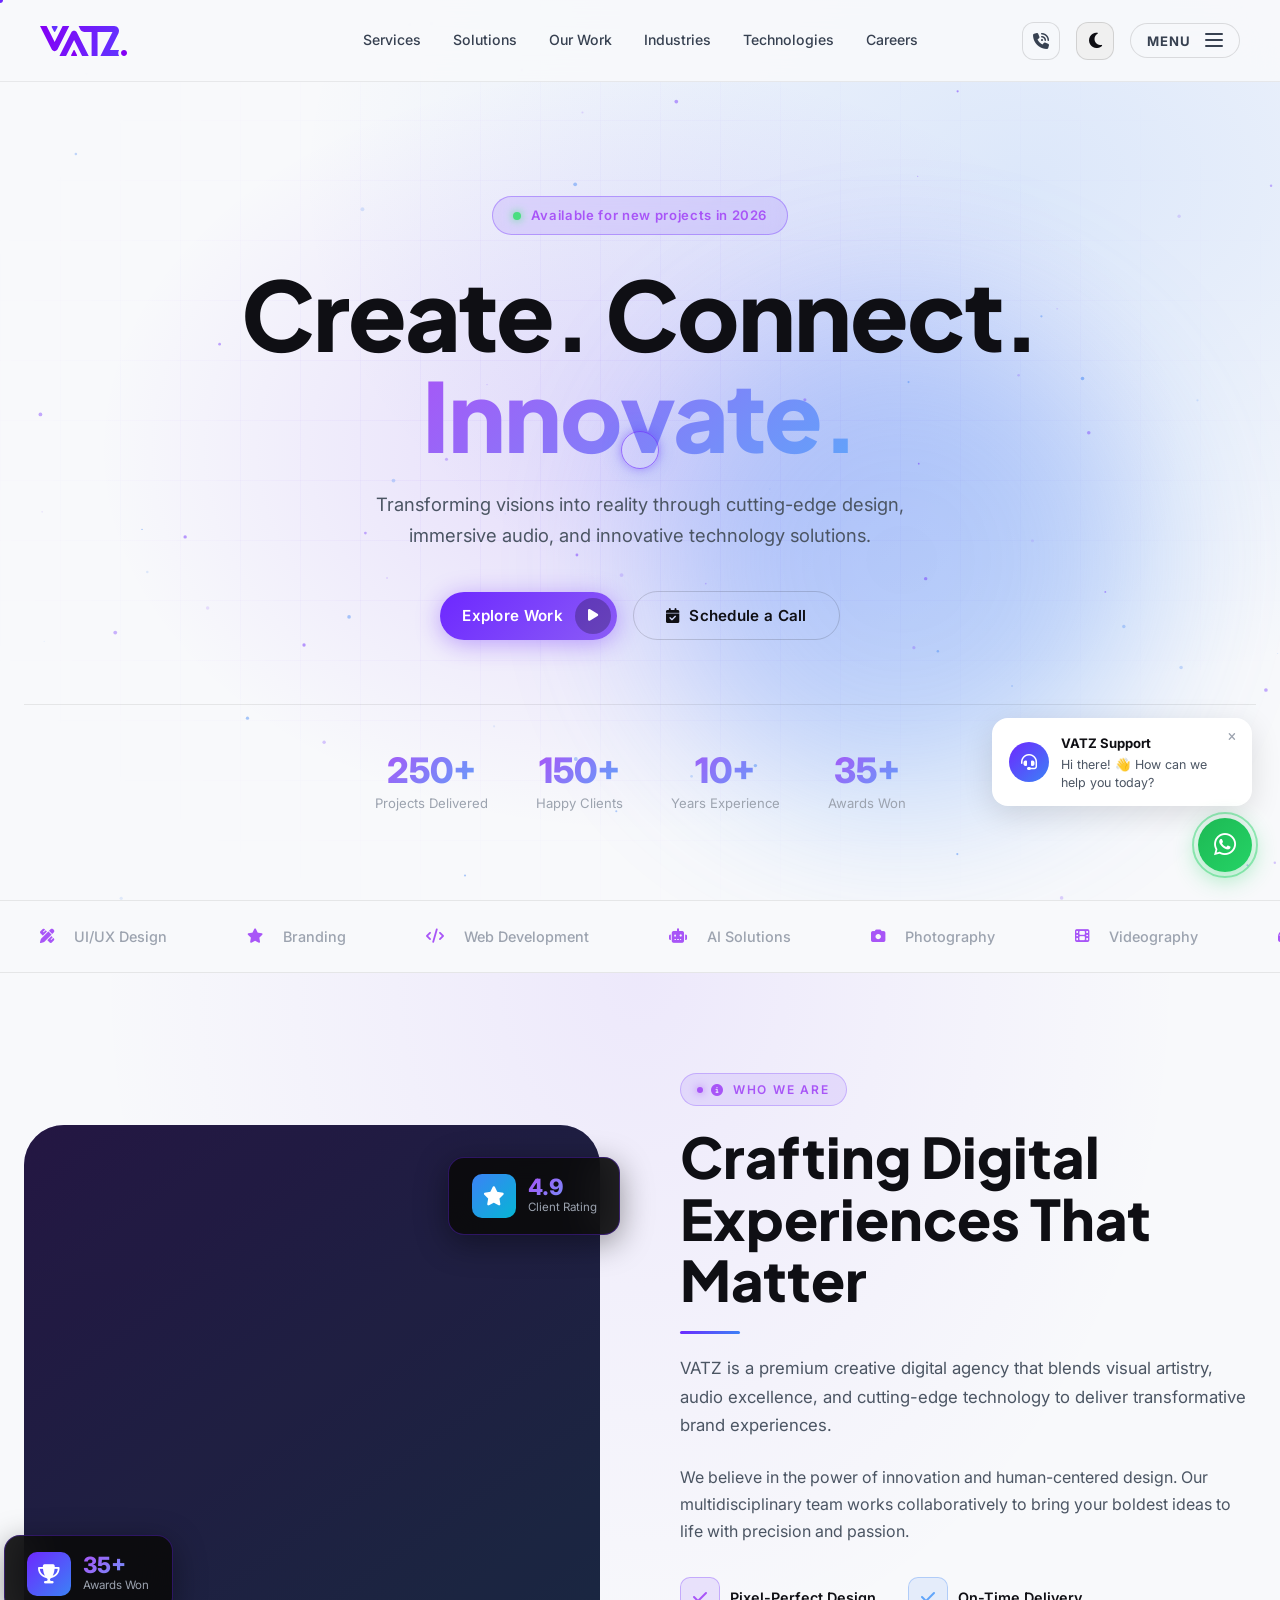
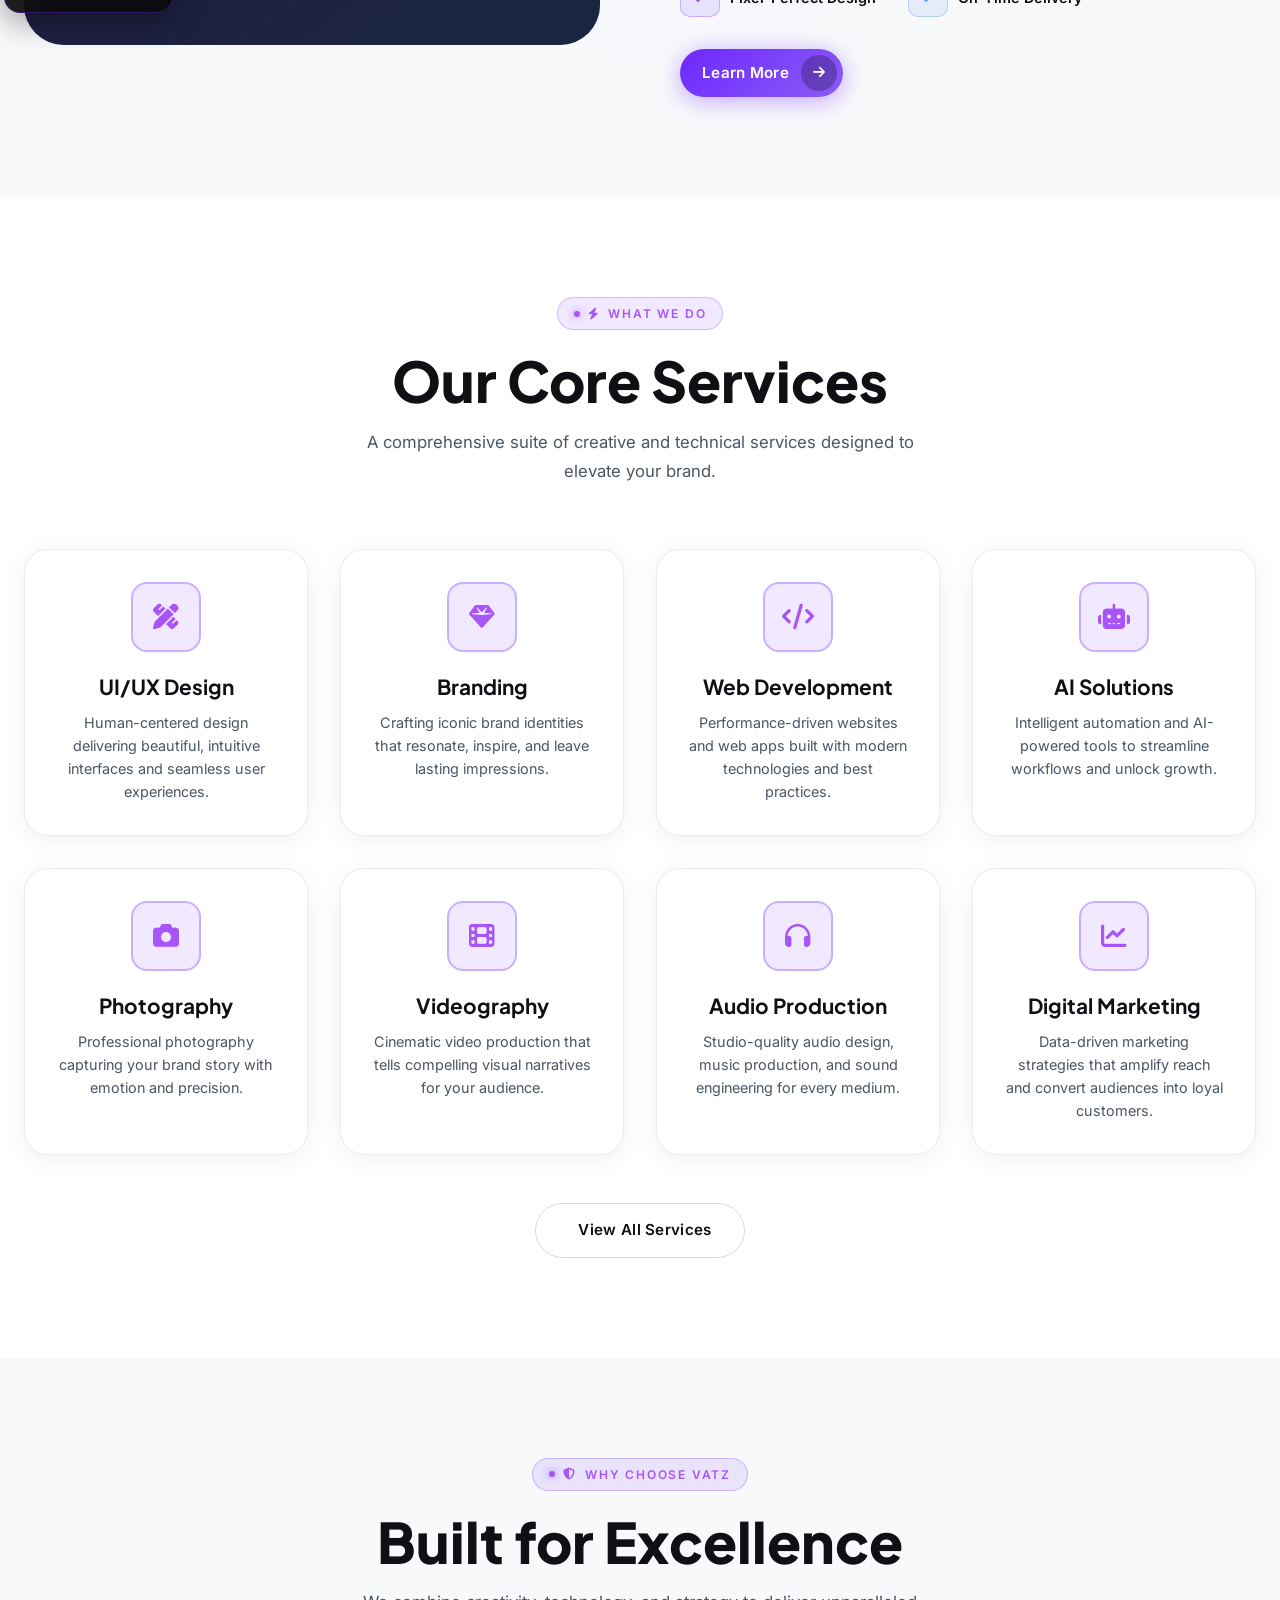
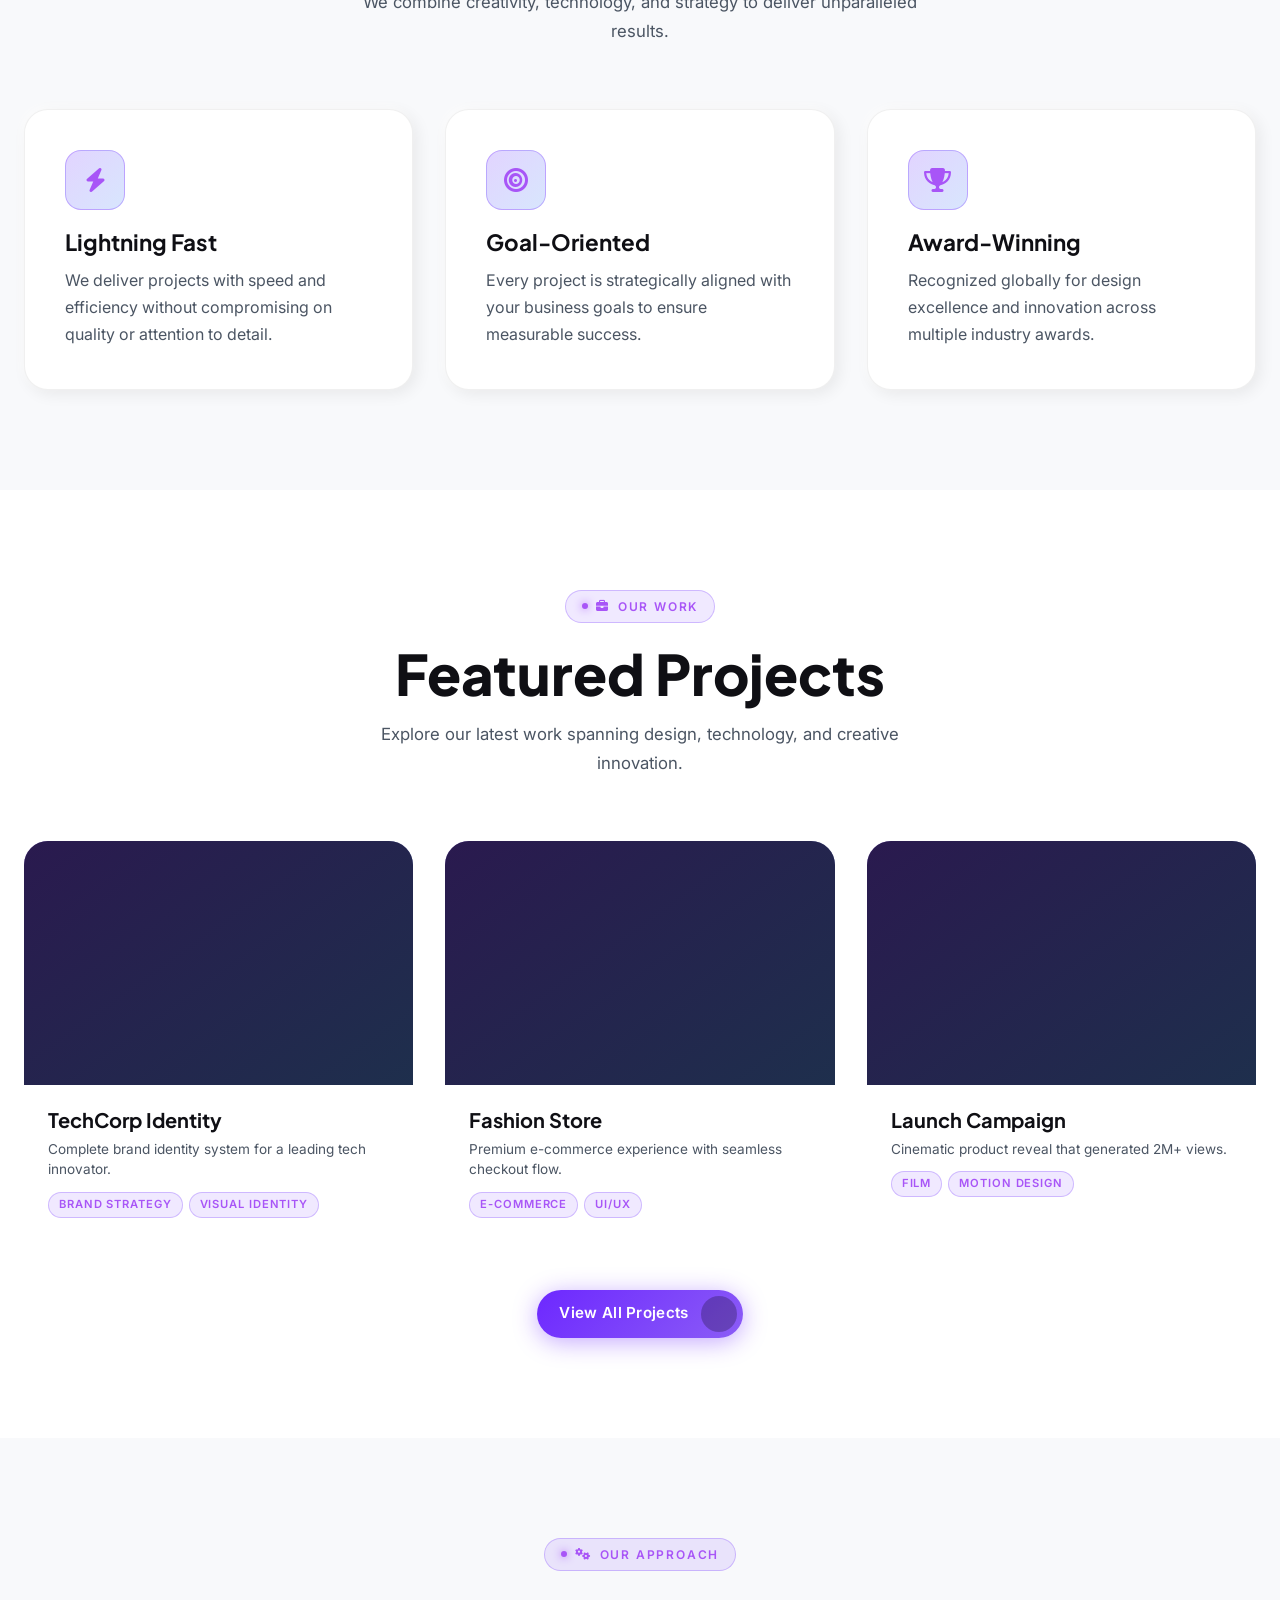
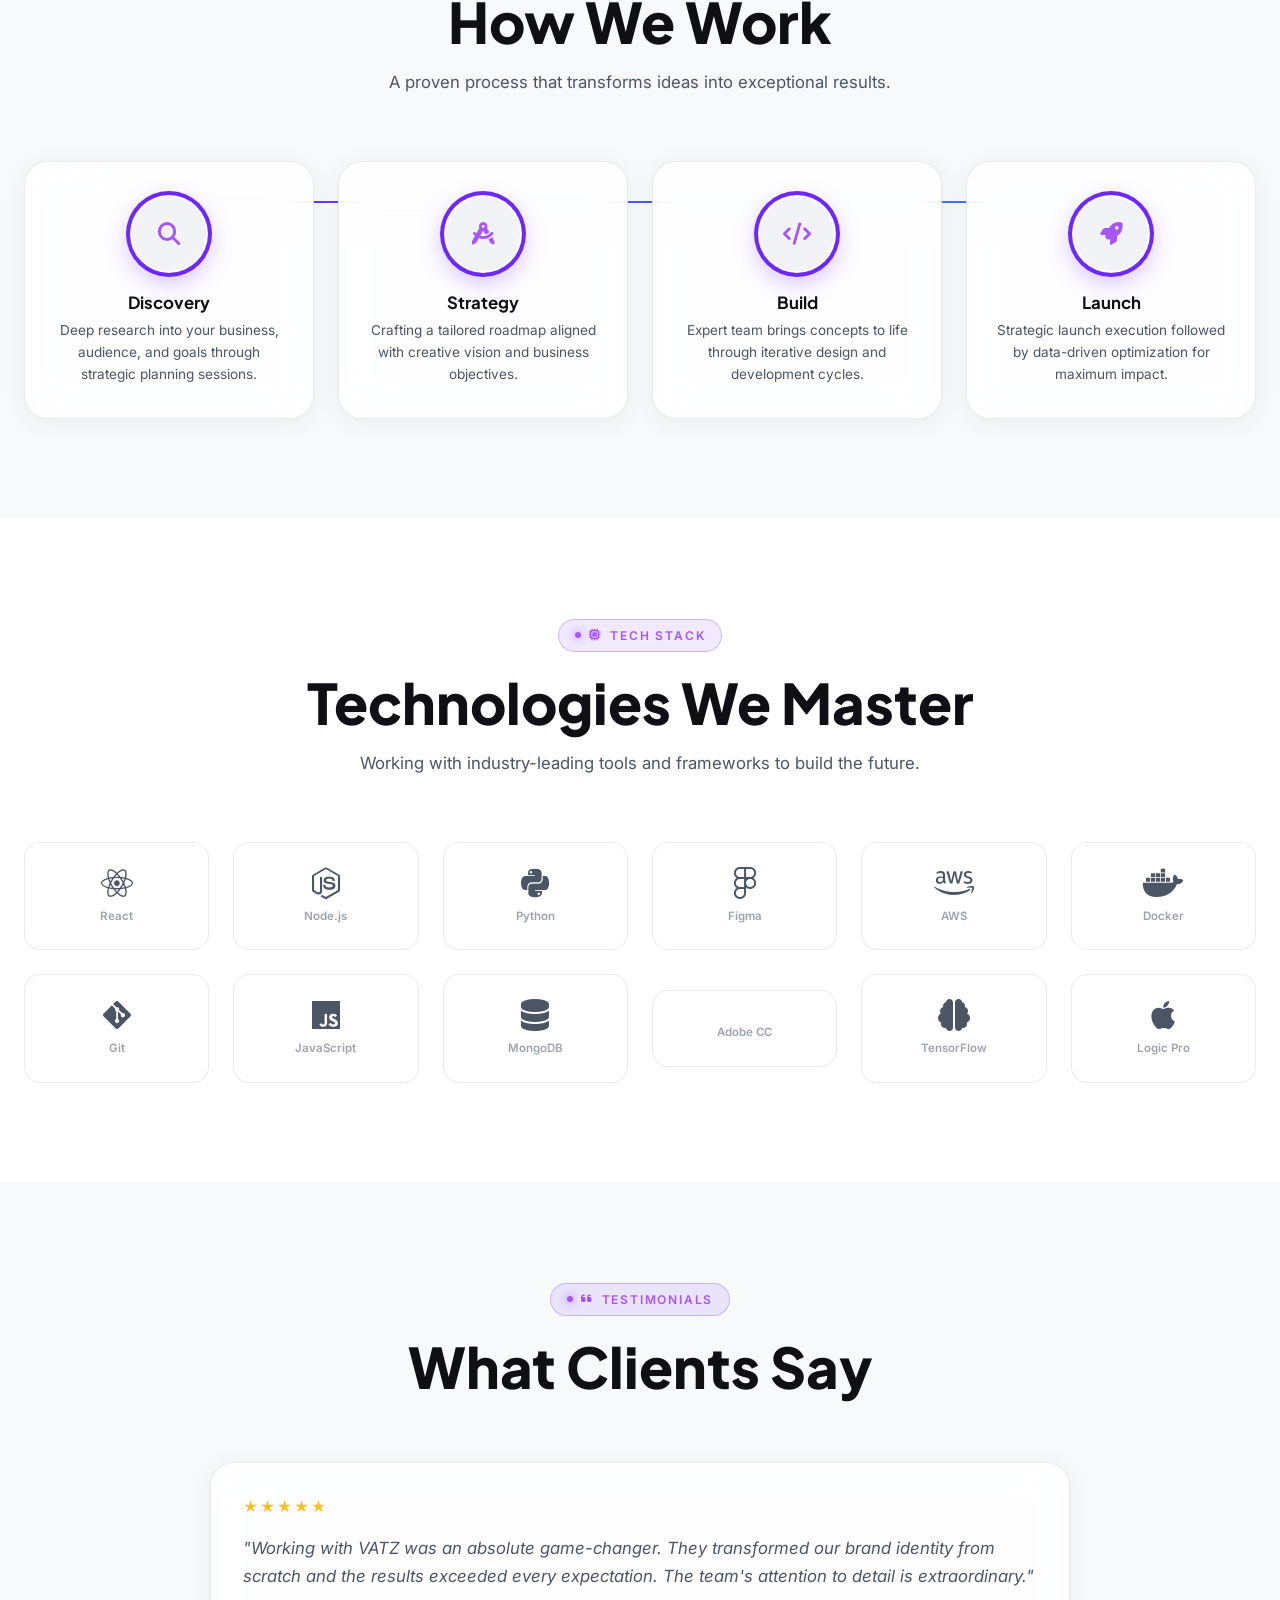
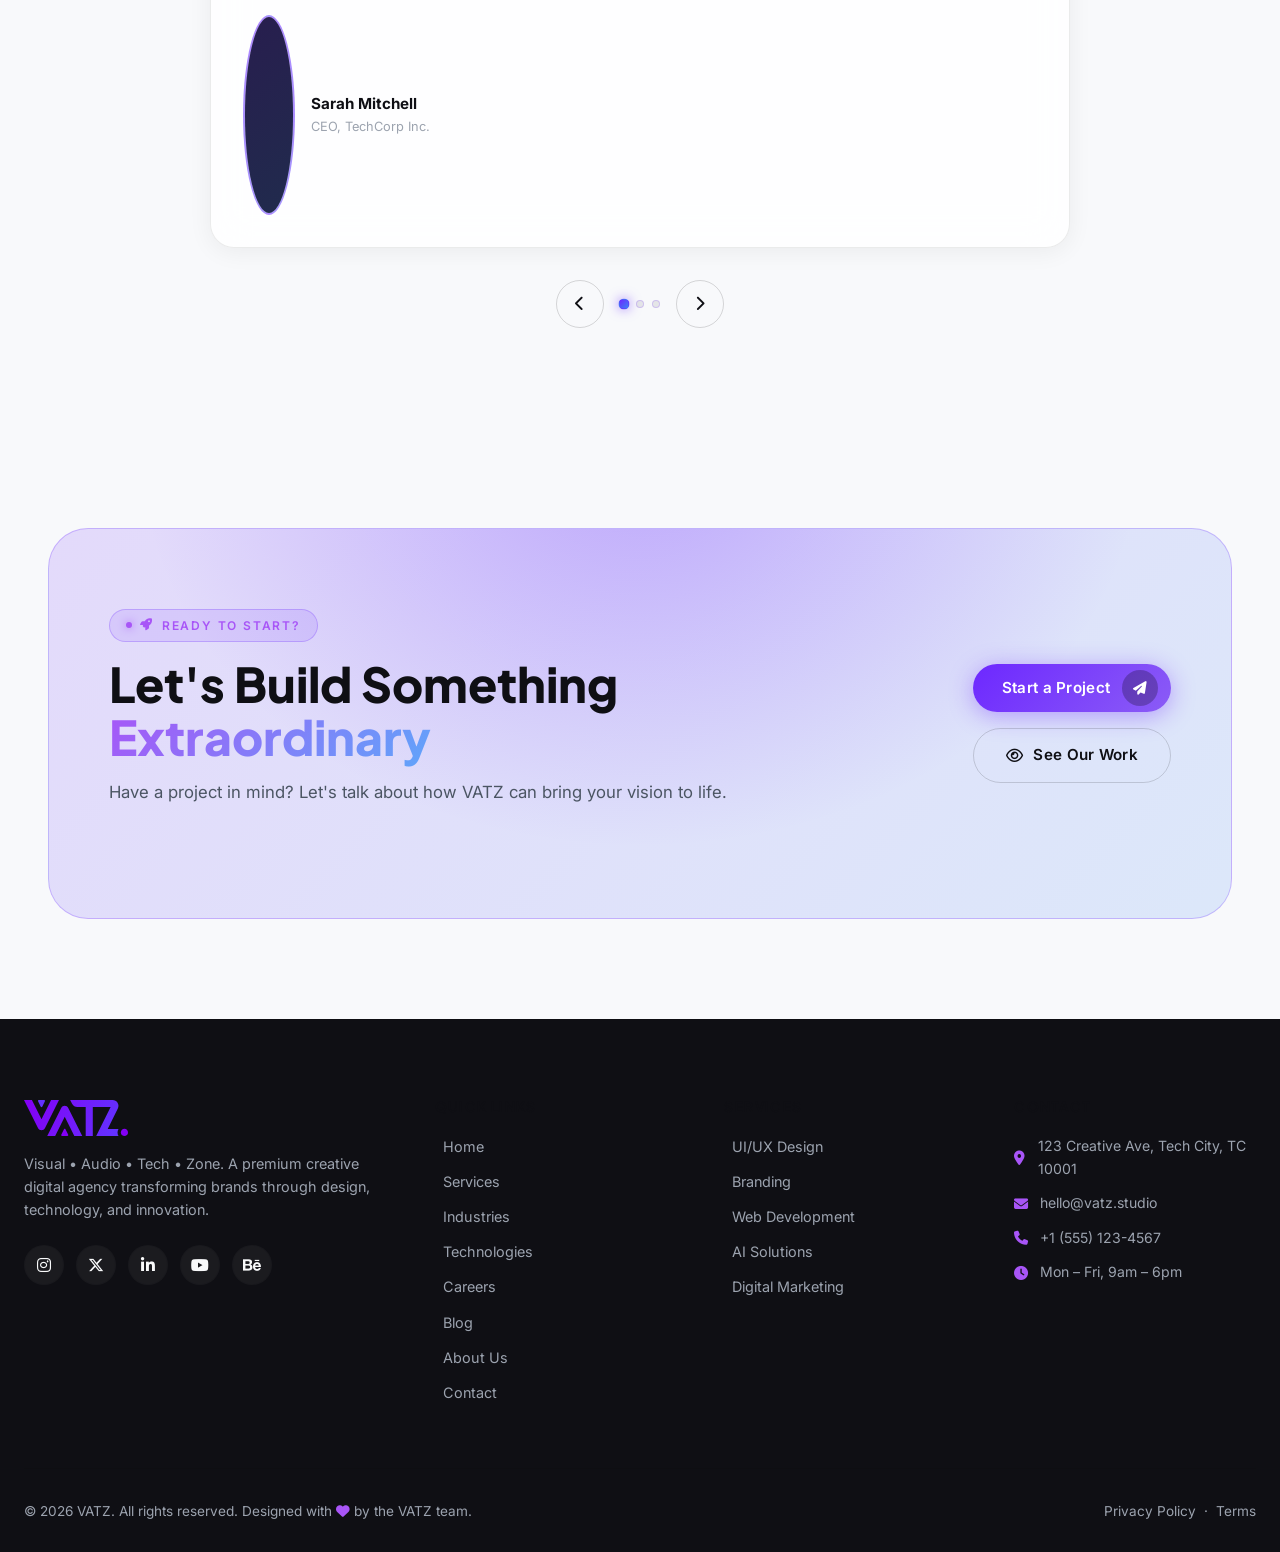
==== commit a473fad3: "feat: implement dark/light theme toggle - Add CSS variable-based light theme ([data-theme=light]) wi" ====
--- a/index.html
+++ b/index.html
@@ -88,6 +88,12 @@
       <i class="fa-solid fa-phone-volume"></i>
     </a>
 
+    <!-- Theme toggle -->
+    <button class="theme-toggle" aria-label="Switch to light mode" aria-pressed="false">
+      <i class="fa-solid fa-moon theme-icon theme-icon-moon" aria-hidden="true"></i>
+      <i class="fa-solid fa-sun  theme-icon theme-icon-sun"  aria-hidden="true"></i>
+    </button>
+
     <!-- MENU / CLOSE toggle -->
     <button
       class="mega-menu-trigger"
--- a/css/main.css
+++ b/css/main.css
@@ -1146,15 +1146,7 @@
    ============================================ */
 #scrollTop {
   position: fixed; bottom: 28px; right: 32px; z-index: 999;
-  display: flex; flex-direction: column; align-items: center; gap: 0;
-  background: none; border: none; padding: 0;
-  cursor: pointer;
-  opacity: 0; pointer-events: none;
-  transform: translateY(20px);
-  transition: opacity 0.4s ease, transform 0.4s ease;
-}
-#scrollTop.visible {
-  opacity: 1; pointer-events: all; transform: translateY(0);
+  display: none !important;
 }
 #scrollTop:hover .scroll-top-circle {
   border-color: rgba(109, 40, 255, 0.9);
@@ -1798,7 +1790,7 @@
    WHATSAPP FLOATING WIDGET
    ============================================ */
 .wa-widget {
-  position: fixed; bottom: 100px; right: 28px;
+  position: fixed; bottom: 28px; right: 28px;
   z-index: 1000;
   display: flex; flex-direction: column; align-items: flex-end; gap: 12px;
 }
@@ -1980,7 +1972,7 @@
   display: flex; align-items: center; gap: 1rem; flex-shrink: 0;
 }
 .header-phone-btn {
-  width: 38px; height: 38px; border-radius: 50%;
+  width: 38px; height: 38px; border-radius: 12px;
   display: flex; align-items: center; justify-content: center;
   background: rgba(255,255,255,0.06);
   border: 1px solid rgba(255,255,255,0.1);
@@ -3257,3 +3249,392 @@
     transition: none !important;
   }
 }
+
+
+/* ============================================================
+   THEME SYSTEM — Dark (default) & Light
+   Strategy:
+     - Dark theme is the default (all existing :root vars)
+     - Light theme overrides live on [data-theme="light"]
+     - Smooth transition on all color-sensitive props
+     - Respects prefers-color-scheme on first visit
+     - User choice is persisted in localStorage
+   ============================================================ */
+
+/* --- Smooth color transitions on theme switch --- */
+html {
+  transition:
+    background-color 0.35s ease,
+    color 0.35s ease;
+}
+body,
+body * {
+  transition:
+    background-color 0.35s ease,
+    color 0.35s ease,
+    border-color 0.35s ease,
+    box-shadow 0.35s ease,
+    fill 0.35s ease,
+    stroke 0.35s ease;
+}
+
+/* Exclude elements where transition would look wrong */
+body *::before,
+body *::after {
+  transition:
+    background-color 0.35s ease,
+    border-color 0.35s ease,
+    opacity 0.35s ease;
+}
+
+/* --- Light theme variable overrides --- */
+[data-theme="light"] {
+  /* Backgrounds */
+  --bg-primary:   #F8F9FB;
+  --bg-secondary: #FFFFFF;
+  --bg-tertiary:  #F1F3F7;
+  --bg-card:      #FFFFFF;
+  --bg-glass:     rgba(0, 0, 0, 0.04);
+
+  /* Text */
+  --text-primary:   #0F0F14;
+  --text-secondary: #4B5563;
+  --text-muted:     #9CA3AF;
+
+  /* Borders */
+  --border-glass:  rgba(0, 0, 0, 0.08);
+  --border-purple: rgba(109, 40, 255, 0.35);
+
+  /* Gradients stay brand-consistent */
+  --grad-glow: linear-gradient(135deg, rgba(109,40,255,0.15) 0%, rgba(59,130,246,0.15) 100%);
+}
+
+/* --- Light theme: surface-level overrides that use hard-coded rgba/hex --- */
+
+/* Body */
+[data-theme="light"] body {
+  background-color: var(--bg-primary);
+  color: var(--text-primary);
+}
+
+/* Scrollbar */
+[data-theme="light"] ::-webkit-scrollbar-track {
+  background: #E5E7EB;
+}
+[data-theme="light"] ::-webkit-scrollbar-thumb {
+  background: linear-gradient(180deg, #6D28FF, #3B82F6);
+}
+
+/* Site header */
+[data-theme="light"] #site-header {
+  background: rgba(248, 249, 251, 0.92);
+  border-bottom: 1px solid rgba(0, 0, 0, 0.07);
+}
+[data-theme="light"] #site-header.header-scrolled {
+  background: rgba(255, 255, 255, 0.97);
+  box-shadow: 0 4px 24px rgba(0, 0, 0, 0.08);
+}
+
+/* Nav links */
+[data-theme="light"] .header-nav-link {
+  color: #374151;
+}
+[data-theme="light"] .header-nav-link:hover,
+[data-theme="light"] .header-nav-link.active {
+  color: #6D28FF;
+}
+
+/* Phone button */
+[data-theme="light"] .header-phone-btn {
+  color: #374151;
+  border-color: rgba(0, 0, 0, 0.12);
+}
+[data-theme="light"] .header-phone-btn:hover {
+  color: #6D28FF;
+  border-color: rgba(109, 40, 255, 0.4);
+  background: rgba(109, 40, 255, 0.07);
+}
+
+/* Mega menu trigger */
+[data-theme="light"] .mega-menu-trigger {
+  color: #374151;
+  border-color: rgba(0, 0, 0, 0.12);
+}
+[data-theme="light"] .mega-menu-trigger .mega-trigger-lines span {
+  background: #374151;
+}
+[data-theme="light"] .mega-menu-trigger:hover {
+  background: rgba(109, 40, 255, 0.07);
+  border-color: rgba(109, 40, 255, 0.35);
+  color: #6D28FF;
+}
+
+/* Mega menu overlay */
+[data-theme="light"] .mega-menu-overlay {
+  background: rgba(248, 249, 251, 0.98);
+}
+[data-theme="light"] .mm-link {
+  color: #0F0F14;
+}
+[data-theme="light"] .mm-link:hover {
+  color: #6D28FF;
+}
+[data-theme="light"] .mm-link-num {
+  color: #9CA3AF;
+}
+[data-theme="light"] .mm-item-divider {
+  background: rgba(0, 0, 0, 0.07);
+}
+[data-theme="light"] .mm-info-panel {
+  background: rgba(109, 40, 255, 0.04);
+  border-color: rgba(109, 40, 255, 0.15);
+}
+
+/* Cards */
+[data-theme="light"] .glass-card {
+  background: rgba(255, 255, 255, 0.85);
+  border-color: rgba(0, 0, 0, 0.08);
+  box-shadow: 0 4px 24px rgba(0, 0, 0, 0.06);
+}
+[data-theme="light"] .glass-card:hover {
+  background: rgba(255, 255, 255, 0.97);
+  border-color: rgba(109, 40, 255, 0.25);
+  box-shadow: 0 20px 60px rgba(109, 40, 255, 0.10);
+}
+[data-theme="light"] .neo-card {
+  background: #FFFFFF;
+  box-shadow: 4px 4px 16px rgba(0,0,0,0.07), -2px -2px 8px rgba(255,255,255,0.9);
+  border-color: rgba(0, 0, 0, 0.06);
+}
+[data-theme="light"] .neo-card:hover {
+  box-shadow: 8px 8px 24px rgba(0,0,0,0.10), -2px -2px 8px rgba(255,255,255,0.9),
+              0 0 30px rgba(109, 40, 255, 0.08);
+  border-color: rgba(109, 40, 255, 0.2);
+}
+
+/* Outline button */
+[data-theme="light"] .btn-outline {
+  color: #0F0F14;
+  border-color: rgba(0, 0, 0, 0.15);
+}
+[data-theme="light"] .btn-outline:hover {
+  color: #6D28FF;
+  border-color: #6D28FF;
+  background: rgba(109, 40, 255, 0.07);
+}
+
+/* Schedule button */
+[data-theme="light"] .btn-schedule {
+  color: #6D28FF;
+  border-color: rgba(109, 40, 255, 0.35);
+}
+[data-theme="light"] .btn-schedule:hover {
+  background: rgba(109, 40, 255, 0.07);
+}
+
+/* Section backgrounds */
+[data-theme="light"] .section-alt {
+  background: #F1F3F7;
+}
+
+/* Form inputs */
+[data-theme="light"] input,
+[data-theme="light"] textarea,
+[data-theme="light"] select {
+  background: #FFFFFF;
+  color: #0F0F14;
+  border-color: rgba(0, 0, 0, 0.15);
+}
+[data-theme="light"] input::placeholder,
+[data-theme="light"] textarea::placeholder {
+  color: #9CA3AF;
+}
+[data-theme="light"] input:focus,
+[data-theme="light"] textarea:focus,
+[data-theme="light"] select:focus {
+  border-color: rgba(109, 40, 255, 0.5);
+  box-shadow: 0 0 0 3px rgba(109, 40, 255, 0.1);
+}
+
+/* Modal */
+[data-theme="light"] .modal-backdrop {
+  background: rgba(15, 15, 20, 0.6);
+}
+[data-theme="light"] .modal-box {
+  background: #FFFFFF;
+  border-color: rgba(109, 40, 255, 0.2);
+  box-shadow: 0 32px 80px rgba(0, 0, 0, 0.18), 0 0 0 1px rgba(109, 40, 255, 0.08);
+}
+[data-theme="light"] .modal-close {
+  background: rgba(0, 0, 0, 0.05);
+  border-color: rgba(0, 0, 0, 0.1);
+  color: #6B7280;
+}
+[data-theme="light"] .modal-close:hover {
+  background: rgba(109, 40, 255, 0.1);
+  color: #0F0F14;
+}
+
+/* WhatsApp widget tooltip */
+[data-theme="light"] .wa-tooltip {
+  background: #FFFFFF;
+  color: #0F0F14;
+  box-shadow: 0 8px 30px rgba(0, 0, 0, 0.12);
+}
+
+/* Cursor — keep vibrant on light too */
+[data-theme="light"] #cursor-ring {
+  border-color: rgba(109, 40, 255, 0.6);
+}
+[data-theme="light"] #cursor-dot {
+  background: #6D28FF;
+}
+
+/* Footer */
+[data-theme="light"] footer,
+[data-theme="light"] .site-footer {
+  background: #0F0F14;
+  color: #F9FAFB;
+}
+
+/* ============================================================
+   THEME TOGGLE BUTTON
+   Square icon button — sun shown in dark mode, moon in light mode.
+   Smooth icon swap via scale + rotate + fade.
+   ============================================================ */
+
+/* ── Keyframes ── */
+@keyframes theme-icon-in {
+  0%   { opacity: 0; transform: translate(-50%, -50%) rotate(-90deg) scale(0.5); }
+  60%  { transform: translate(-50%, -50%) rotate(8deg)  scale(1.15); }
+  100% { opacity: 1; transform: translate(-50%, -50%) rotate(0deg)   scale(1);   }
+}
+
+@keyframes theme-icon-out {
+  0%   { opacity: 1; transform: translate(-50%, -50%) rotate(0deg)   scale(1);   }
+  100% { opacity: 0; transform: translate(-50%, -50%) rotate(90deg)  scale(0.4); }
+}
+
+@keyframes theme-btn-pop {
+  0%   { transform: scale(1);    }
+  40%  { transform: scale(0.88); }
+  70%  { transform: scale(1.06); }
+  100% { transform: scale(1);    }
+}
+
+/* ── Base button ── */
+.theme-toggle {
+  /* Layout */
+  position: relative;
+  width: 38px;
+  height: 38px;
+  border-radius: 12px;
+  flex-shrink: 0;
+  cursor: pointer;
+  overflow: hidden;
+
+  /* Dark-mode appearance: near-black square, subtle border */
+  background: rgba(255,255,255,0.06);
+  border: 1.5px solid rgba(255, 255, 255, 0.12);
+
+  /* Transitions for bg / border / shadow */
+  transition:
+    background 0.35s ease,
+    border-color 0.35s ease,
+    box-shadow 0.35s ease,
+    border-radius 0.35s ease;
+
+  outline: none;
+}
+
+/* ── Hover / active ── */
+.theme-toggle:hover {
+  background: #222222;
+  border-color: rgba(255, 255, 255, 0.22);
+  box-shadow: 0 4px 16px rgba(0, 0, 0, 0.45);
+}
+.theme-toggle:active {
+  animation: theme-btn-pop 0.35s cubic-bezier(0.34, 1.56, 0.64, 1) forwards;
+}
+.theme-toggle:focus-visible {
+  outline: 2px solid var(--purple-400);
+  outline-offset: 3px;
+}
+
+/* ── Icons — both sit centred, stacked via absolute positioning ── */
+.theme-toggle .theme-icon {
+  position: absolute;
+  top:  50%;
+  left: 50%;
+  /* start centred; individual transforms add rotation / scale */
+  transform: translate(-50%, -50%);
+  font-size: 1.1rem;
+  line-height: 1;
+  pointer-events: none;
+  /* default: hidden until animation runs */
+  opacity: 0;
+  will-change: transform, opacity;
+}
+
+/* ── Dark mode: sun visible, moon hidden ── */
+/* Sun — entering state (visible by default in dark) */
+.theme-toggle .theme-icon-sun {
+  color: #FFFFFF;
+  opacity: 1;
+  transform: translate(-50%, -50%) rotate(0deg) scale(1);
+  transition: none; /* controlled by animation */
+}
+/* Moon — exited state in dark */
+.theme-toggle .theme-icon-moon {
+  color: #0F0F14;
+  opacity: 0;
+  transform: translate(-50%, -50%) rotate(-90deg) scale(0.4);
+  transition: none;
+}
+
+/* ── Light mode: moon visible, sun hidden ── */
+[data-theme="light"] .theme-toggle {
+  background: #F0F0F0;
+  border-color: rgba(0, 0, 0, 0.13);
+}
+[data-theme="light"] .theme-toggle:hover {
+  background: #E4E4E4;
+  border-color: rgba(0, 0, 0, 0.22);
+  box-shadow: 0 4px 16px rgba(0, 0, 0, 0.12);
+}
+
+/* Moon — entering state in light mode */
+[data-theme="light"] .theme-toggle .theme-icon-moon {
+  color: #0F0F14;
+  opacity: 1;
+  transform: translate(-50%, -50%) rotate(0deg) scale(1);
+}
+/* Sun — exited state in light mode */
+[data-theme="light"] .theme-toggle .theme-icon-sun {
+  color: #FFFFFF;
+  opacity: 0;
+  transform: translate(-50%, -50%) rotate(90deg) scale(0.4);
+}
+
+/* ── Animated swap — applied via JS class ── */
+
+/* When switching dark → light: sun exits, moon enters */
+.theme-toggle.theme-switching-to-light .theme-icon-sun {
+  animation: theme-icon-out 0.28s cubic-bezier(0.4, 0, 0.6, 1) forwards;
+}
+.theme-toggle.theme-switching-to-light .theme-icon-moon {
+  animation: theme-icon-in  0.35s cubic-bezier(0.34, 1.56, 0.64, 1) 0.08s forwards;
+}
+
+/* When switching light → dark: moon exits, sun enters */
+.theme-toggle.theme-switching-to-dark .theme-icon-moon {
+  animation: theme-icon-out 0.28s cubic-bezier(0.4, 0, 0.6, 1) forwards;
+}
+.theme-toggle.theme-switching-to-dark .theme-icon-sun {
+  animation: theme-icon-in  0.35s cubic-bezier(0.34, 1.56, 0.64, 1) 0.08s forwards;
+}
+
+/* ── Responsive ── */
+@media (max-width: 360px) {
+  .theme-toggle { display: none; }
+}
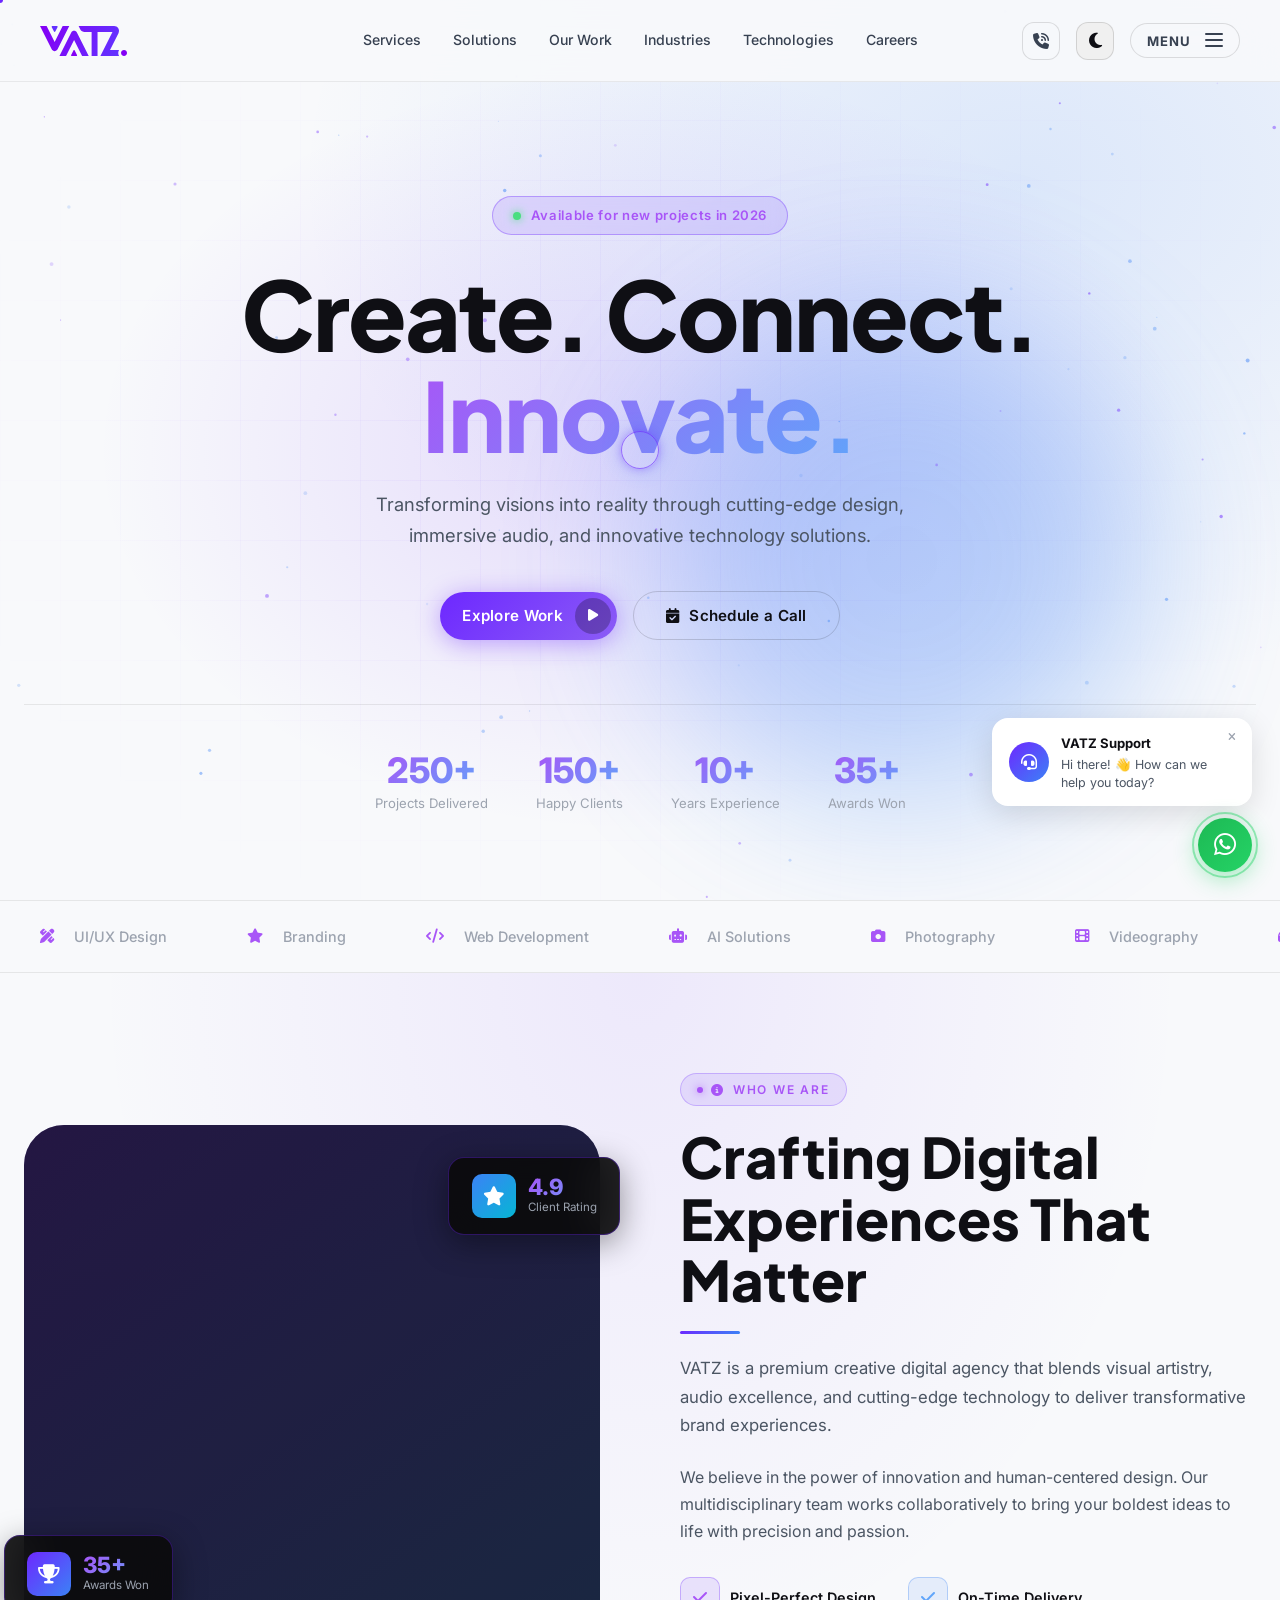
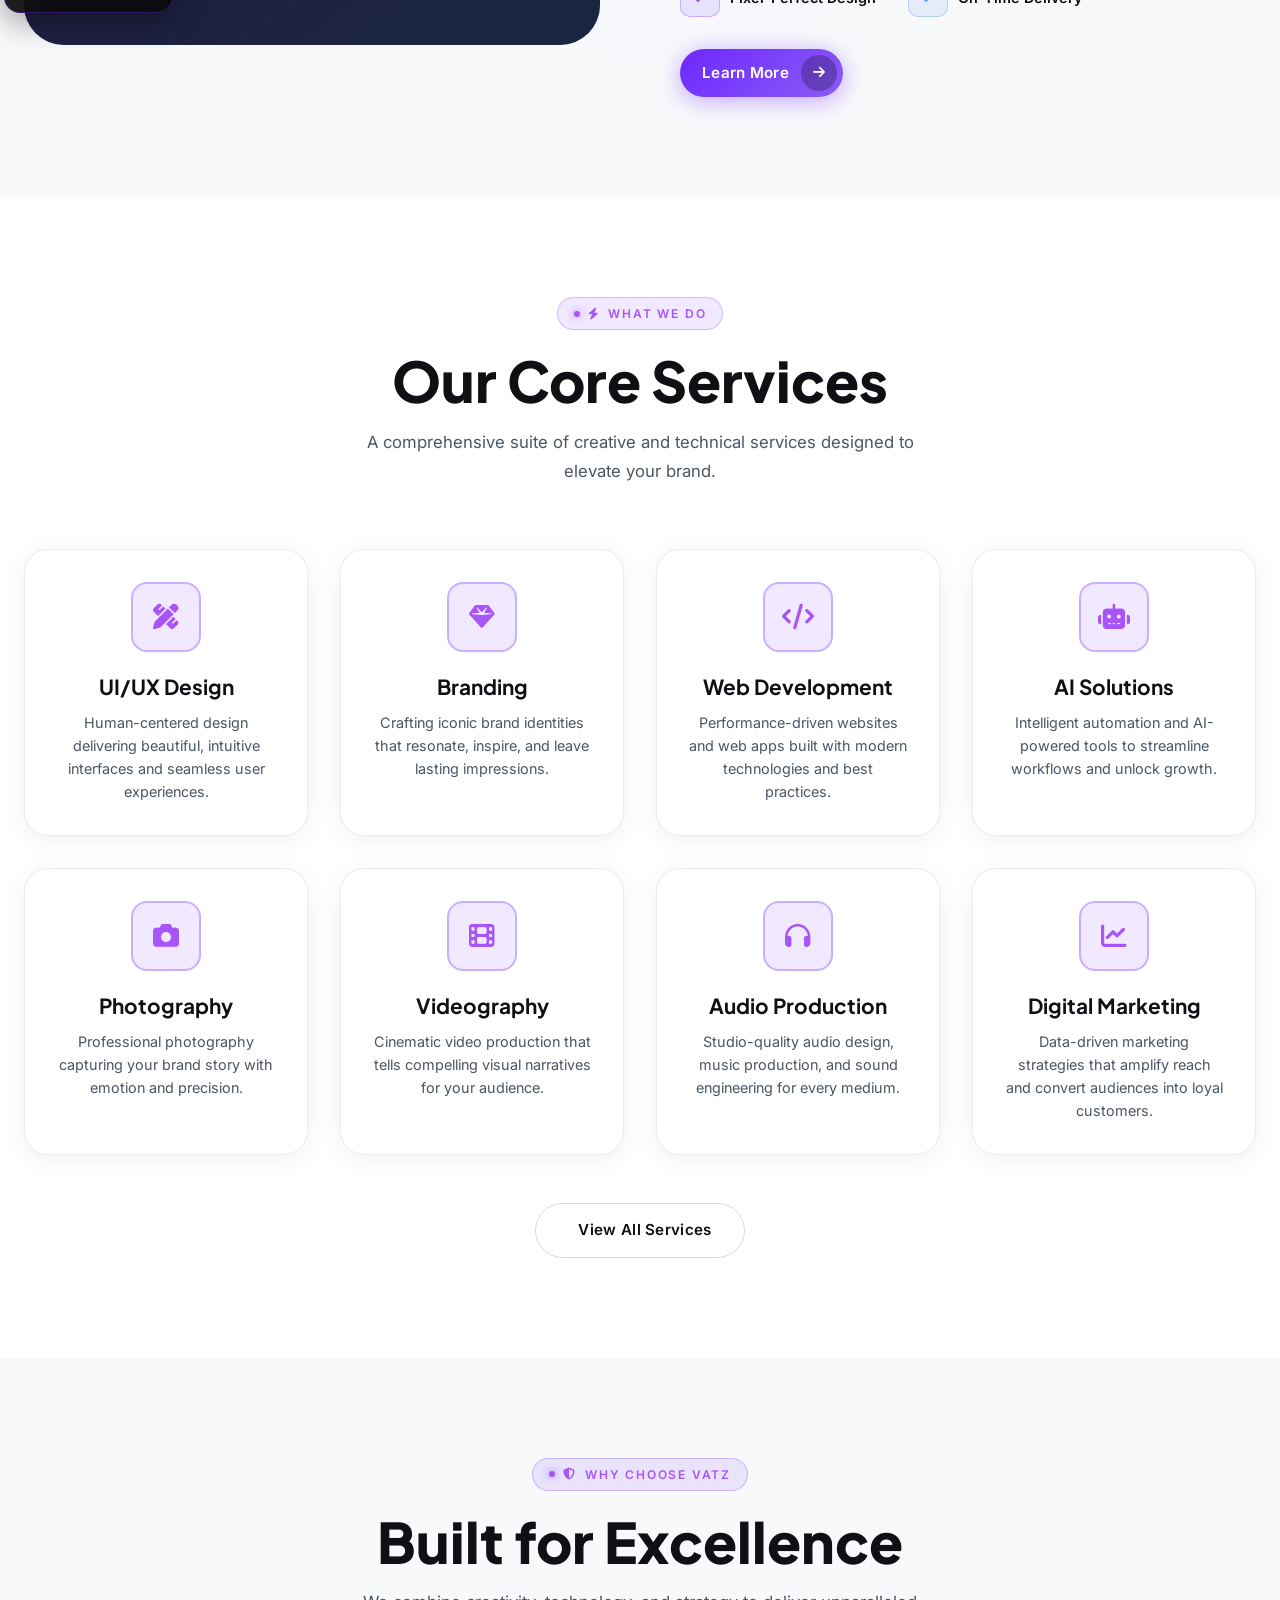
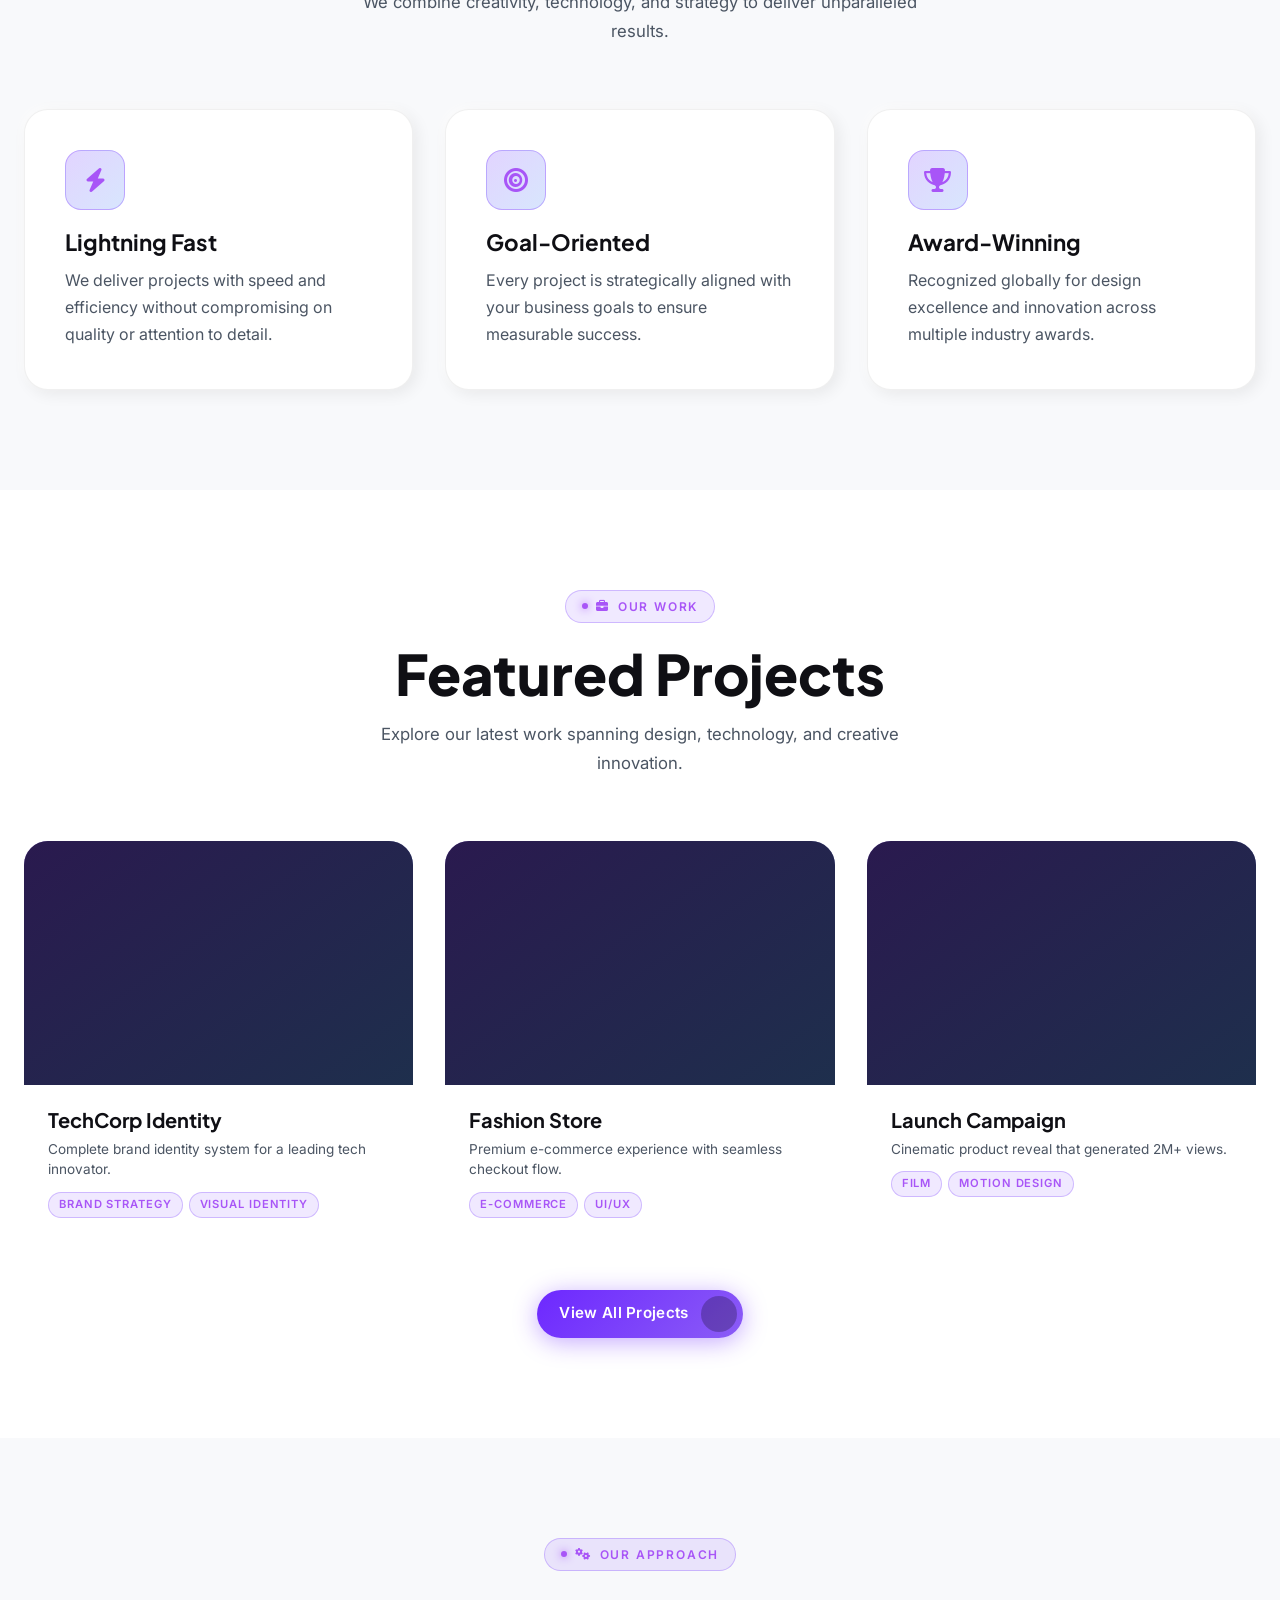
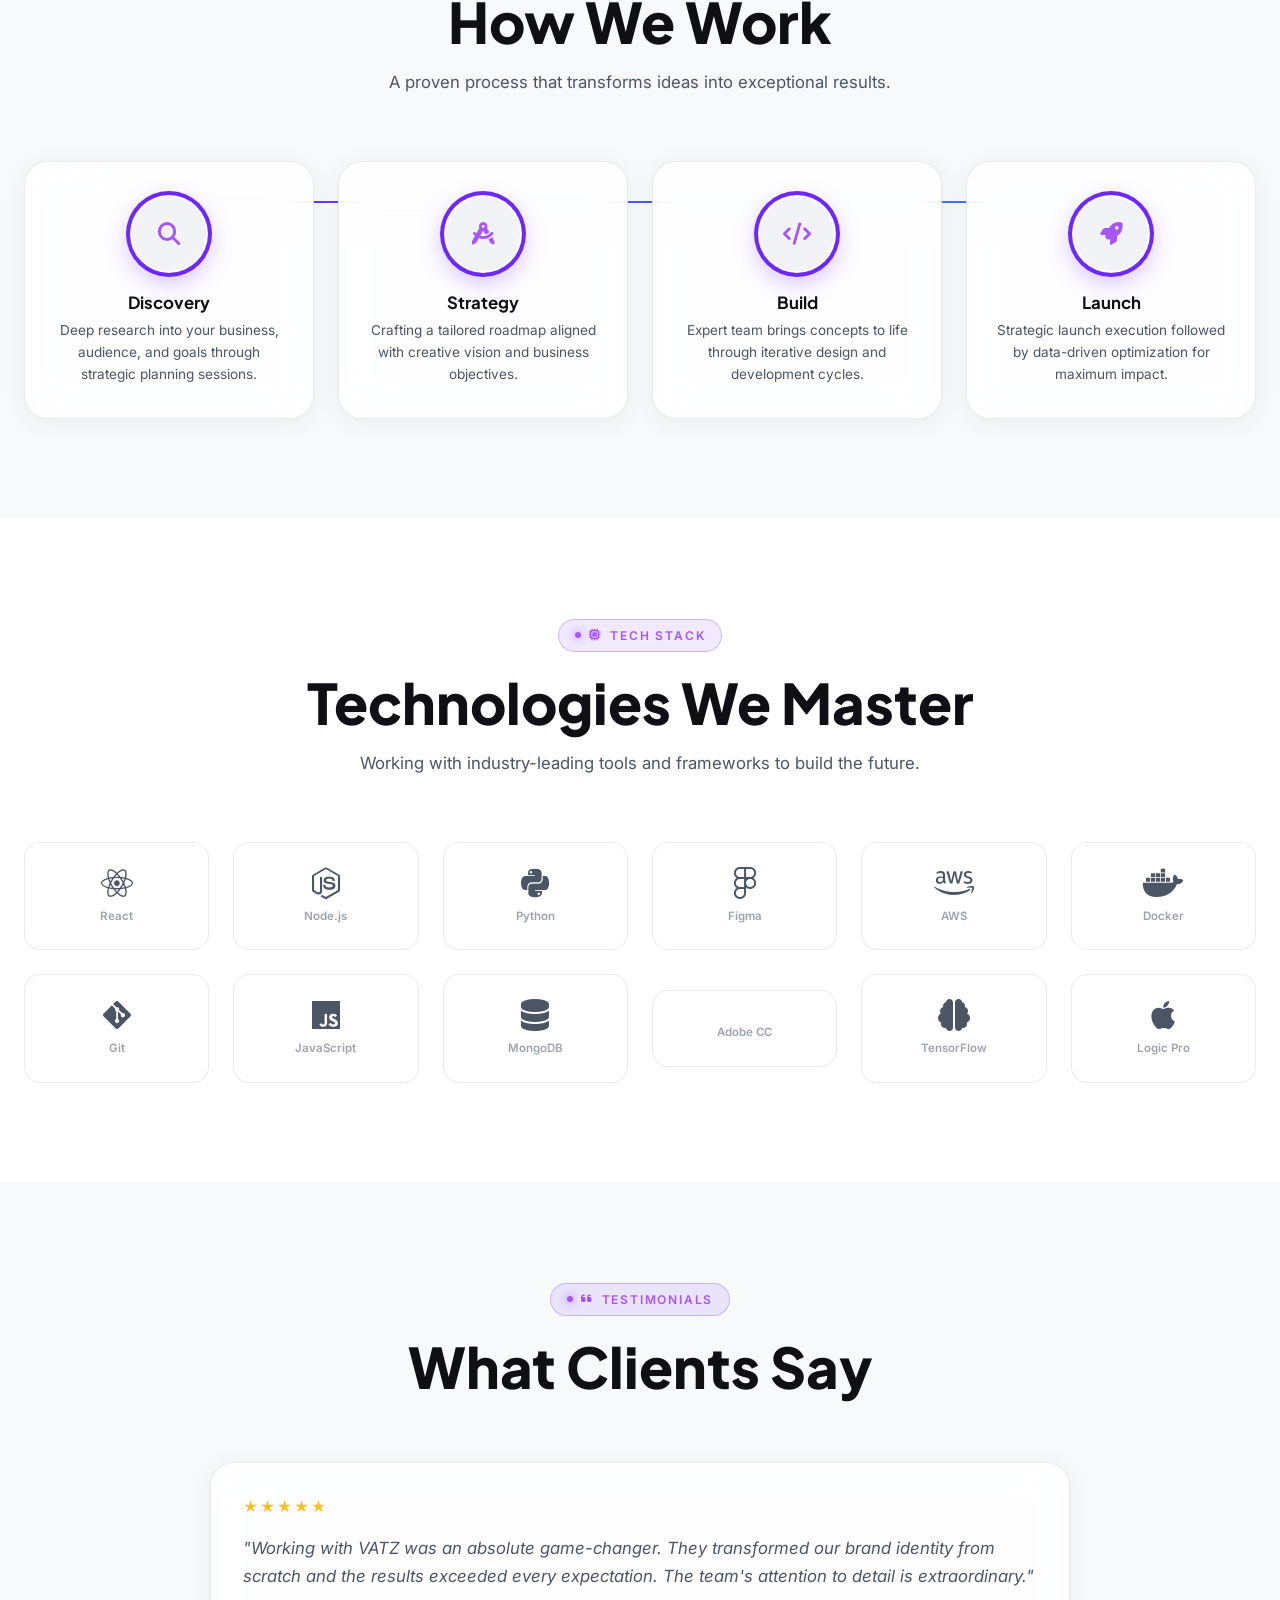
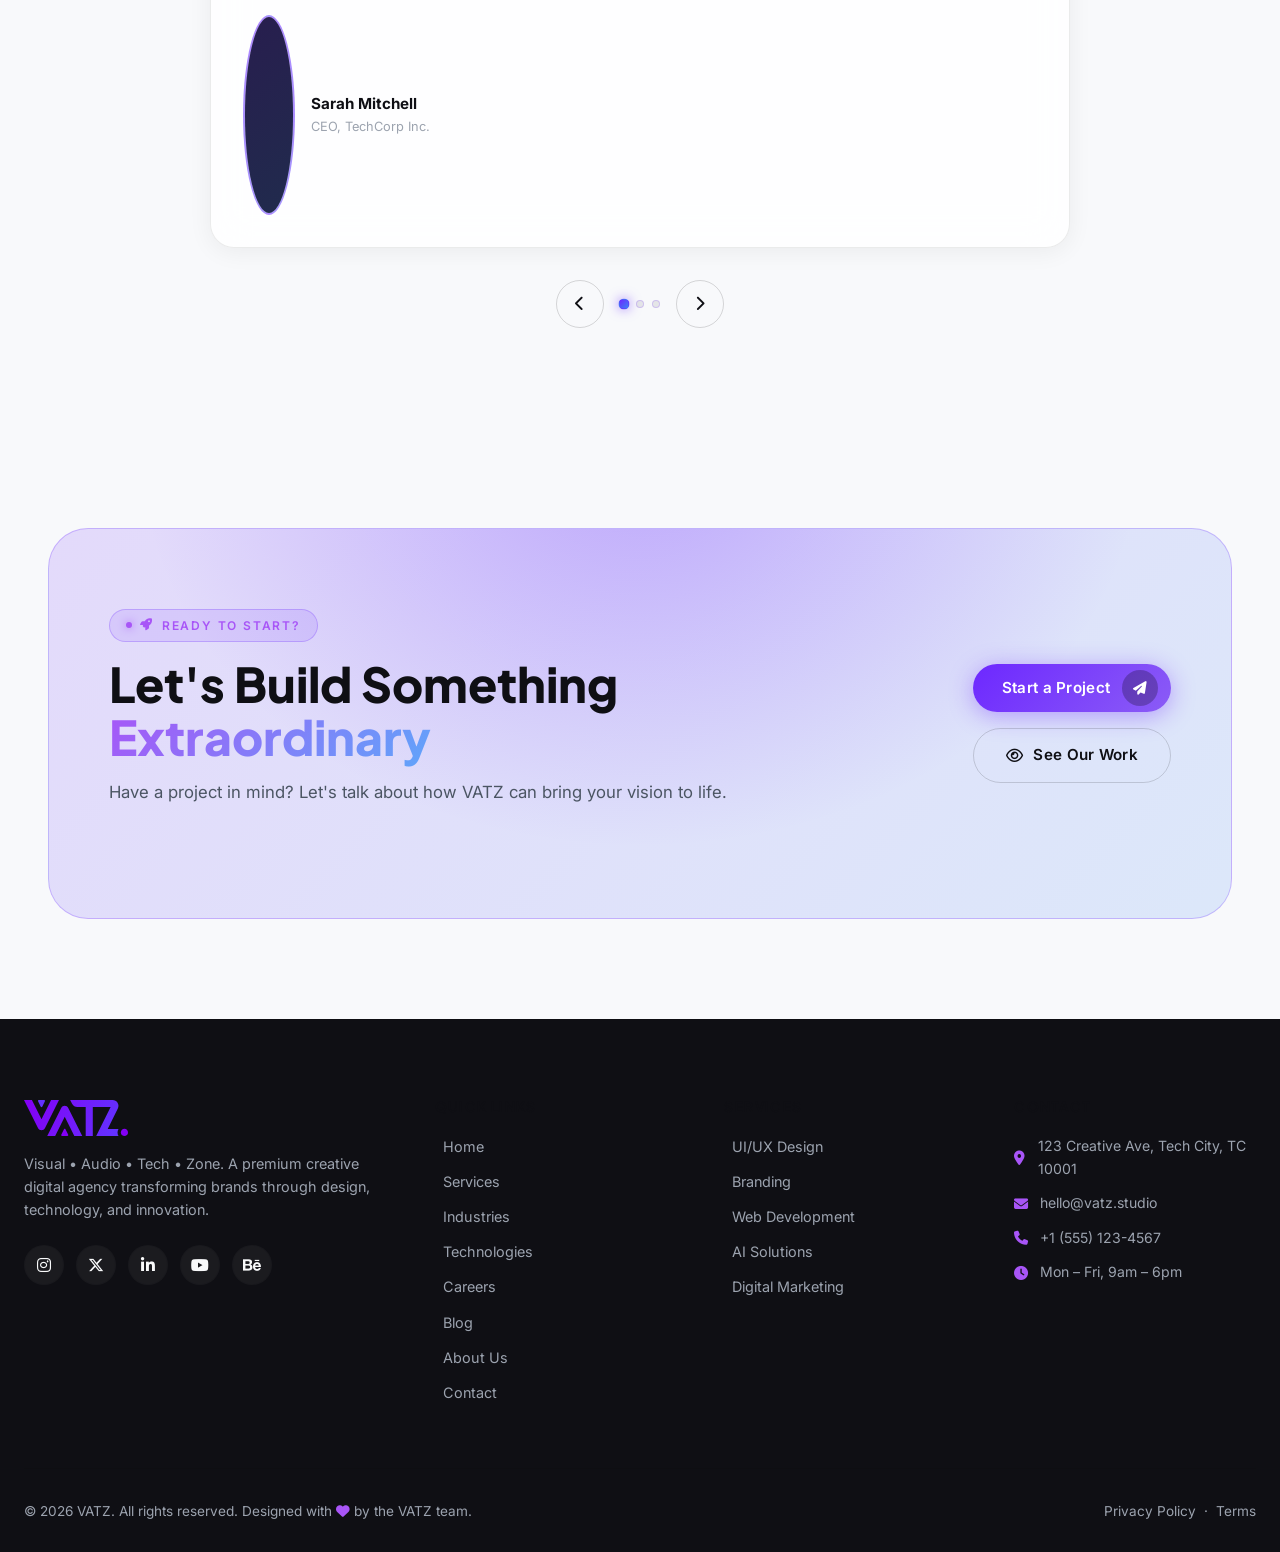
==== commit c61d4e79: "feat: add premium page loading animation across all pages - Full-screen preloader on all 11 HTML pag" ====
--- a/index.html
+++ b/index.html
@@ -63,6 +63,33 @@
   <link rel="stylesheet" href="css/main.css">
 </head>
 <body>
+
+<!-- ══════════════ PAGE LOADER ══════════════ -->
+<div id="page-loader" class="page-loader" role="status" aria-label="Loading" aria-live="polite">
+  <div class="loader-inner">
+    <!-- Animated logo mark -->
+    <div class="loader-logo" aria-hidden="true">
+      <svg viewBox="0 0 60 60" fill="none" xmlns="http://www.w3.org/2000/svg" class="loader-logo-svg">
+        <polygon class="loader-v" points="5,8 20,52 30,28 40,52 55,8 46,8 30,43 14,8" fill="url(#loaderGrad)"/>
+        <defs>
+          <linearGradient id="loaderGrad" x1="0%" y1="0%" x2="100%" y2="100%">
+            <stop offset="0%"   stop-color="#6D28FF"/>
+            <stop offset="100%" stop-color="#3B82F6"/>
+          </linearGradient>
+        </defs>
+      </svg>
+    </div>
+    <!-- Progress bar -->
+    <div class="loader-track" aria-hidden="true">
+      <div class="loader-bar"></div>
+    </div>
+    <!-- Percentage counter -->
+    <span class="loader-pct" aria-hidden="true">0</span>
+  </div>
+  <!-- Full-screen sweep overlay that wipes away on exit -->
+  <div class="loader-curtain" aria-hidden="true"></div>
+</div>
+
 <a href="#main-content" class="skip-link">Skip to main content</a>
 
 <!-- ══════════════ SITE HEADER ══════════════ -->
--- a/css/main.css
+++ b/css/main.css
@@ -3638,3 +3638,195 @@
 @media (max-width: 360px) {
   .theme-toggle { display: none; }
 }
+
+/* ============================================================
+   PAGE LOADER
+   Industry-standard full-screen preloader with:
+   — Gradient "V" logo pulse + draw-in animation
+   — Animated progress bar that JS drives to 100 %
+   — Percentage counter synced to the bar
+   — Curtain wipe-away on exit (slides up to reveal page)
+   — body.loader-hidden class removes overflow lock once done
+   — Reduced-motion: skips animations, instant dismiss
+   ============================================================ */
+
+/* ── Lock scroll while loader is visible ── */
+body:not(.loader-hidden) {
+  overflow: hidden;
+}
+
+/* ── Backdrop ── */
+.page-loader {
+  position: fixed;
+  inset: 0;
+  z-index: 999999;
+  display: flex;
+  align-items: center;
+  justify-content: center;
+  background: var(--bg-primary);          /* #050505 — matches site bg */
+  /* Subtle radial glow behind the logo */
+  background-image:
+    radial-gradient(ellipse 55% 40% at 50% 60%,
+      rgba(109, 40, 255, 0.12) 0%,
+      transparent 70%);
+
+  /* Exit: the whole panel fades out AFTER the curtain has wiped up */
+  transition: opacity 0.35s ease 0.55s, visibility 0s linear 0.9s;
+}
+
+/* Dismissed state — set by JS */
+.page-loader.loader-exit {
+  opacity: 0;
+  visibility: hidden;
+  pointer-events: none;
+}
+
+/* ── Central content wrapper ── */
+.loader-inner {
+  display: flex;
+  flex-direction: column;
+  align-items: center;
+  gap: 28px;
+  position: relative;
+  z-index: 2;
+}
+
+/* ── Logo container ── */
+.loader-logo {
+  width: 72px;
+  height: 72px;
+  position: relative;
+  display: flex;
+  align-items: center;
+  justify-content: center;
+}
+
+/* Soft outer glow ring */
+.loader-logo::before {
+  content: '';
+  position: absolute;
+  inset: -18px;
+  border-radius: 50%;
+  background: radial-gradient(circle,
+    rgba(109, 40, 255, 0.18) 0%,
+    transparent 70%);
+  animation: loader-glow-pulse 2s ease-in-out infinite;
+}
+
+/* SVG itself — draws in then gently breathes */
+.loader-logo-svg {
+  width: 100%;
+  height: 100%;
+  filter: drop-shadow(0 0 18px rgba(109, 40, 255, 0.55));
+  animation: loader-logo-in 0.7s cubic-bezier(0.34, 1.56, 0.64, 1) both,
+             loader-logo-breathe 2.4s ease-in-out 0.7s infinite;
+}
+
+/* SVG polygon draw-in: clip from bottom with scale */
+.loader-v {
+  transform-origin: center bottom;
+  animation: loader-v-draw 0.65s cubic-bezier(0.22, 1, 0.36, 1) 0.1s both;
+}
+
+/* ── Progress track ── */
+.loader-track {
+  width: 160px;
+  height: 2px;
+  background: rgba(255, 255, 255, 0.08);
+  border-radius: var(--radius-full);
+  overflow: hidden;
+  position: relative;
+}
+
+/* Shimmering fill bar — JS sets --loader-pct custom property (0-100) */
+.loader-bar {
+  height: 100%;
+  width: 0%;
+  border-radius: var(--radius-full);
+  background: var(--grad-primary);        /* purple → blue brand gradient */
+  box-shadow: 0 0 10px rgba(109, 40, 255, 0.7);
+  transition: width 0.08s linear;
+  position: relative;
+}
+
+/* Leading edge gleam */
+.loader-bar::after {
+  content: '';
+  position: absolute;
+  right: 0;
+  top: 50%;
+  transform: translateY(-50%);
+  width: 6px;
+  height: 6px;
+  border-radius: 50%;
+  background: #fff;
+  box-shadow: 0 0 8px 3px rgba(109, 40, 255, 0.9);
+  opacity: 0.9;
+}
+
+/* ── Percentage number ── */
+.loader-pct {
+  font-family: var(--font-primary);
+  font-size: 0.7rem;
+  font-weight: 600;
+  letter-spacing: 0.2em;
+  color: var(--text-muted);
+  /* append "%" via pseudo-element so screen readers skip it */
+}
+.loader-pct::after {
+  content: '%';
+}
+
+/* ── Curtain wipe ── */
+.loader-curtain {
+  position: absolute;
+  inset: 0;
+  background: var(--bg-secondary);        /* #0B0B0B */
+  transform: translateY(100%);            /* starts below viewport */
+  z-index: 1;
+  /* On exit: slides UP in 0.5 s → covers everything → loader fades out on top */
+  transition: transform 0.55s cubic-bezier(0.76, 0, 0.24, 1);
+}
+
+.page-loader.loader-exit .loader-curtain {
+  transform: translateY(0%);
+}
+
+/* ── Keyframes ── */
+@keyframes loader-logo-in {
+  from { opacity: 0; transform: scale(0.72) translateY(10px); }
+  to   { opacity: 1; transform: scale(1)    translateY(0);    }
+}
+
+@keyframes loader-logo-breathe {
+  0%,  100% { transform: scale(1);    filter: drop-shadow(0 0 18px rgba(109, 40, 255, 0.55)); }
+  50%        { transform: scale(1.07); filter: drop-shadow(0 0 26px rgba(109, 40, 255, 0.80)); }
+}
+
+@keyframes loader-v-draw {
+  from { transform: scaleY(0); opacity: 0; }
+  to   { transform: scaleY(1); opacity: 1; }
+}
+
+@keyframes loader-glow-pulse {
+  0%,  100% { opacity: 0.6; transform: scale(1);    }
+  50%        { opacity: 1;   transform: scale(1.15); }
+}
+
+/* ── Reduced motion — skip all animations; instant hide ── */
+@media (prefers-reduced-motion: reduce) {
+  .loader-logo-svg,
+  .loader-v,
+  .loader-logo::before {
+    animation: none !important;
+  }
+  .page-loader.loader-exit {
+    /* Instant dismiss — no transition delay */
+    transition: opacity 0.001ms, visibility 0s !important;
+    opacity: 0 !important;
+    visibility: hidden !important;
+  }
+  .loader-curtain {
+    transition: none !important;
+  }
+}
